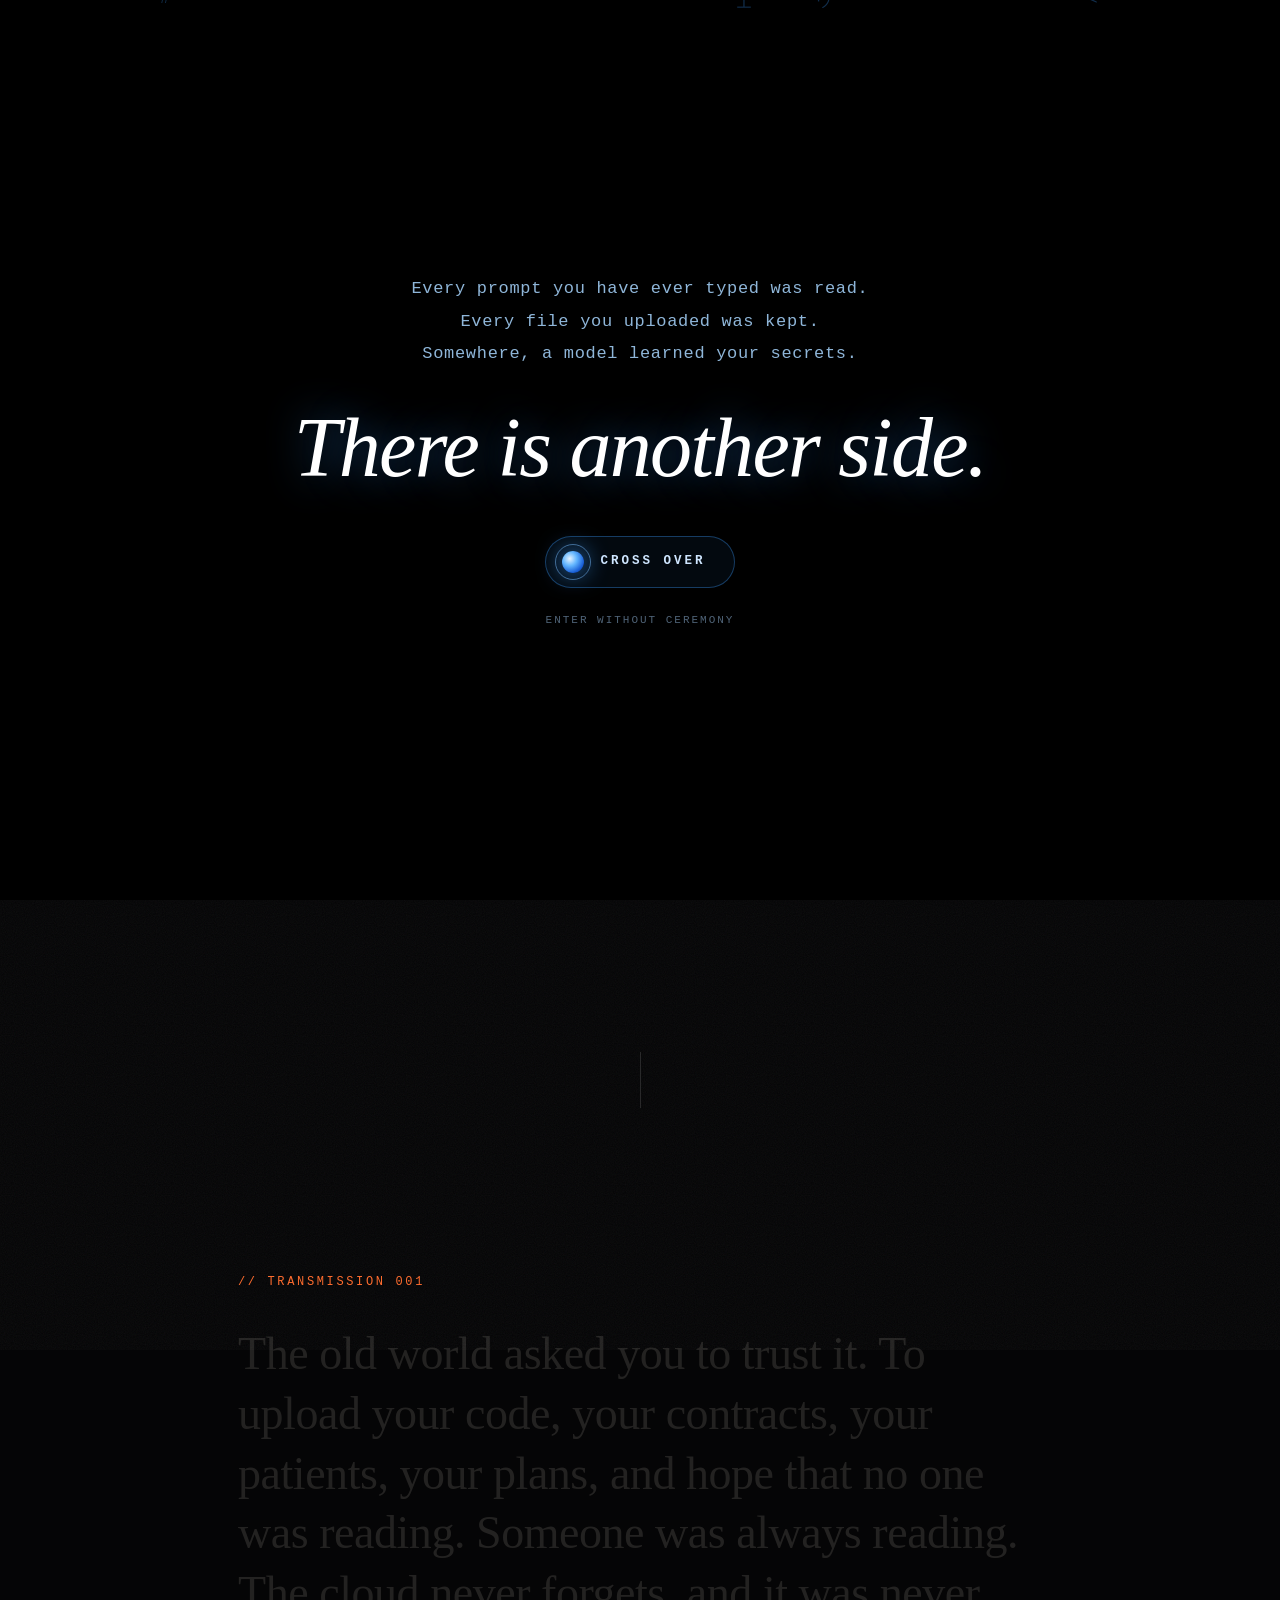
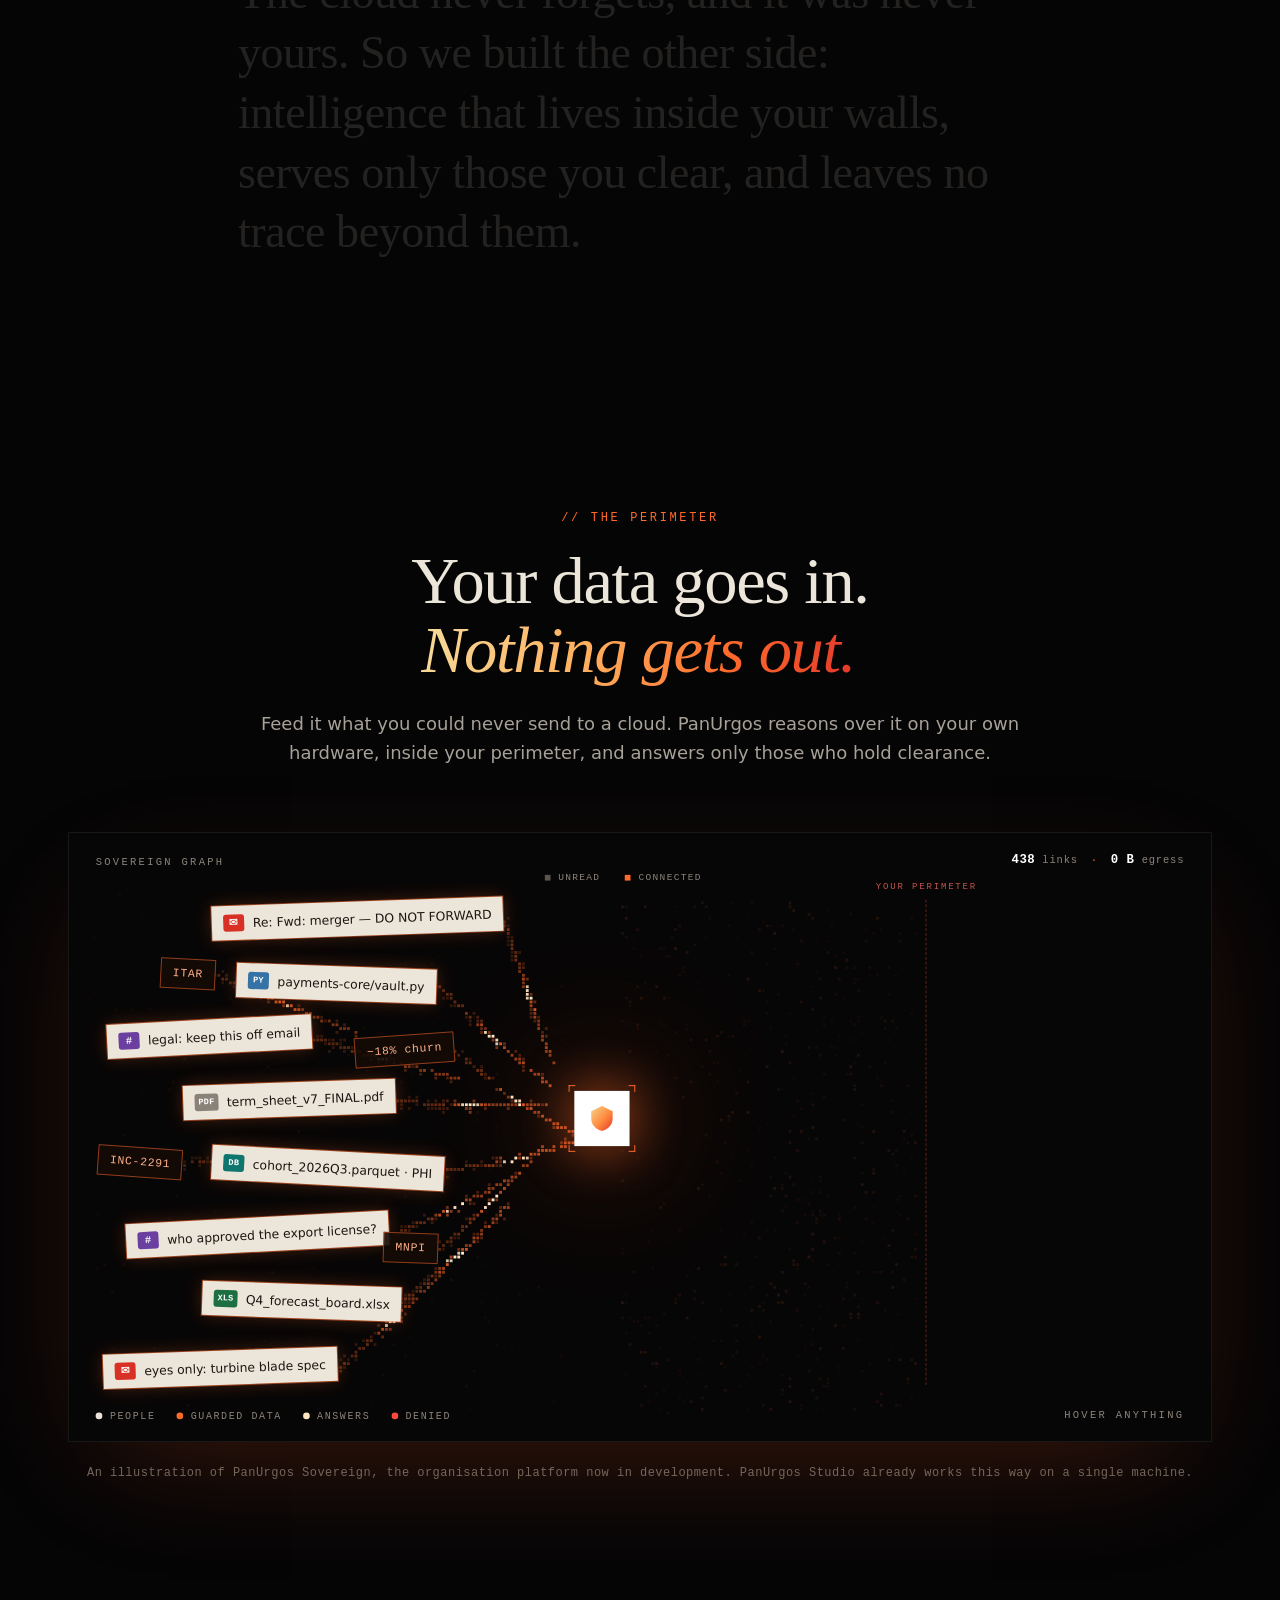
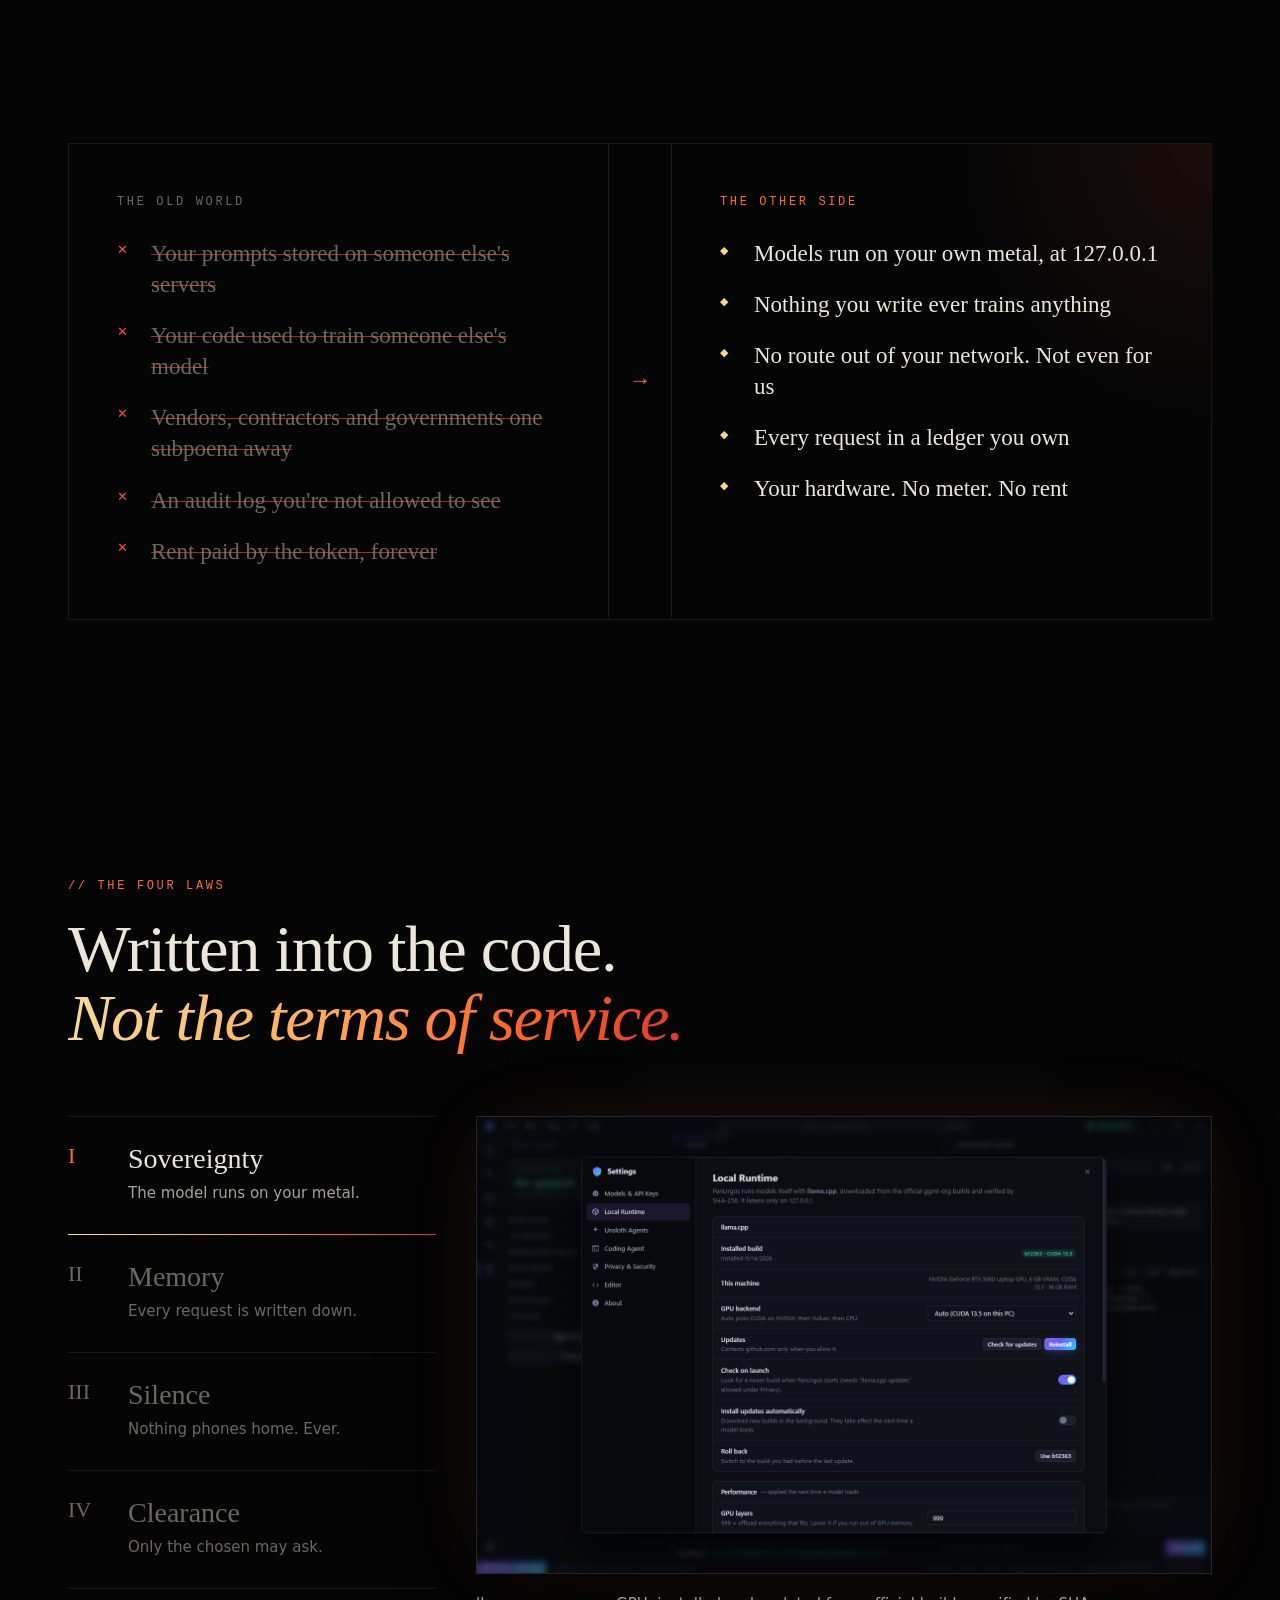
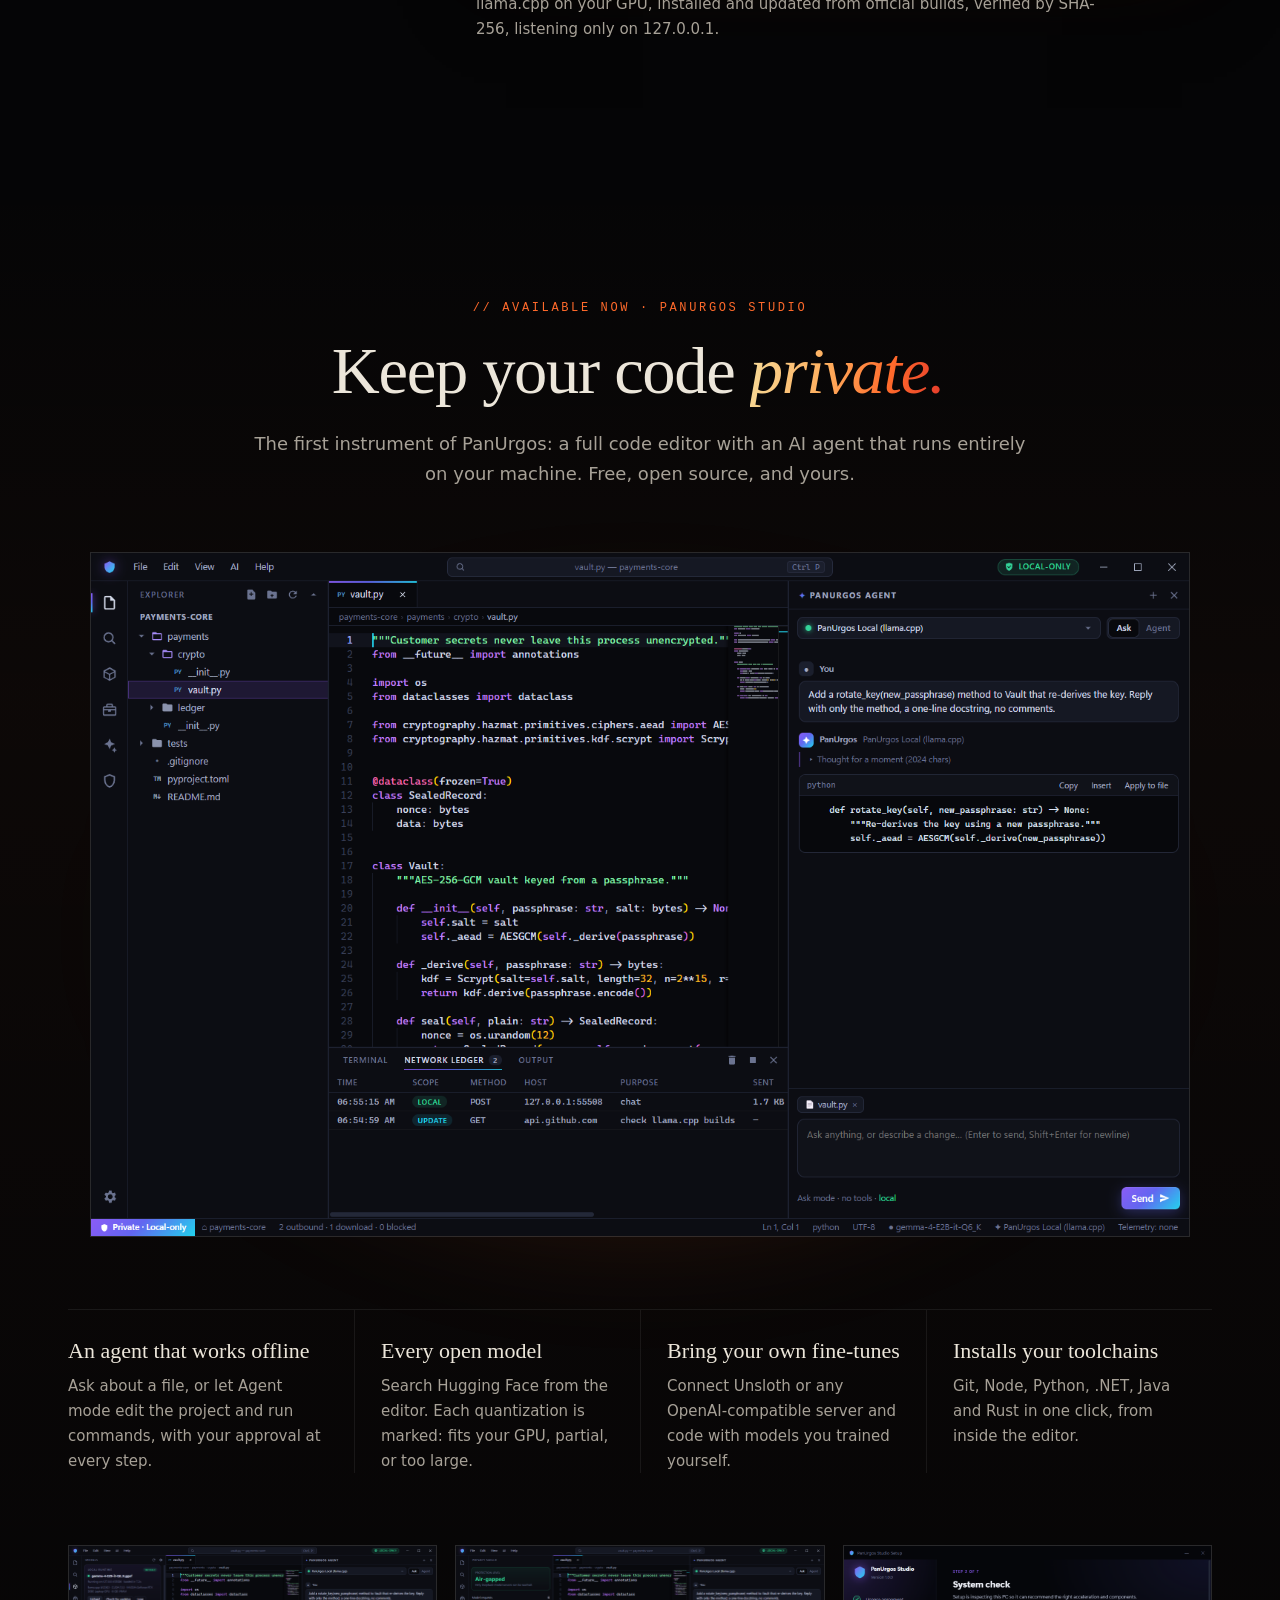
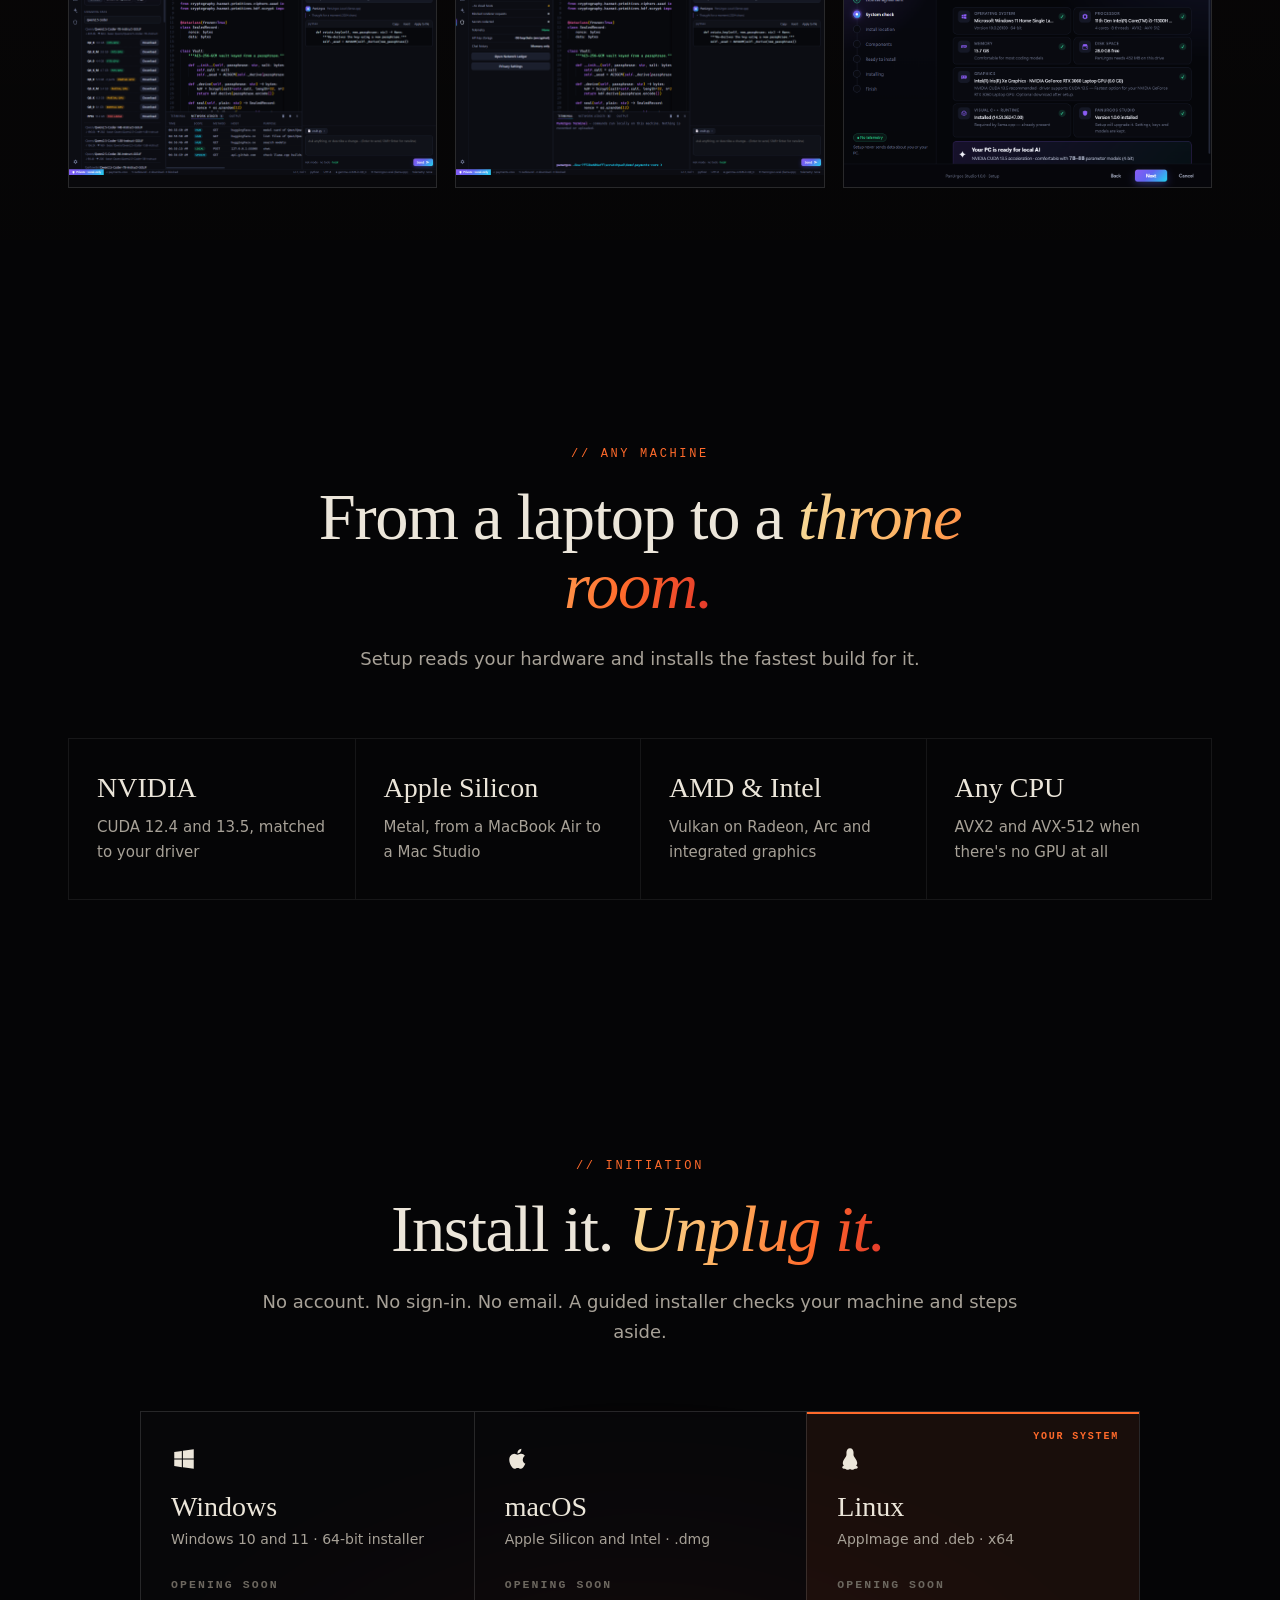
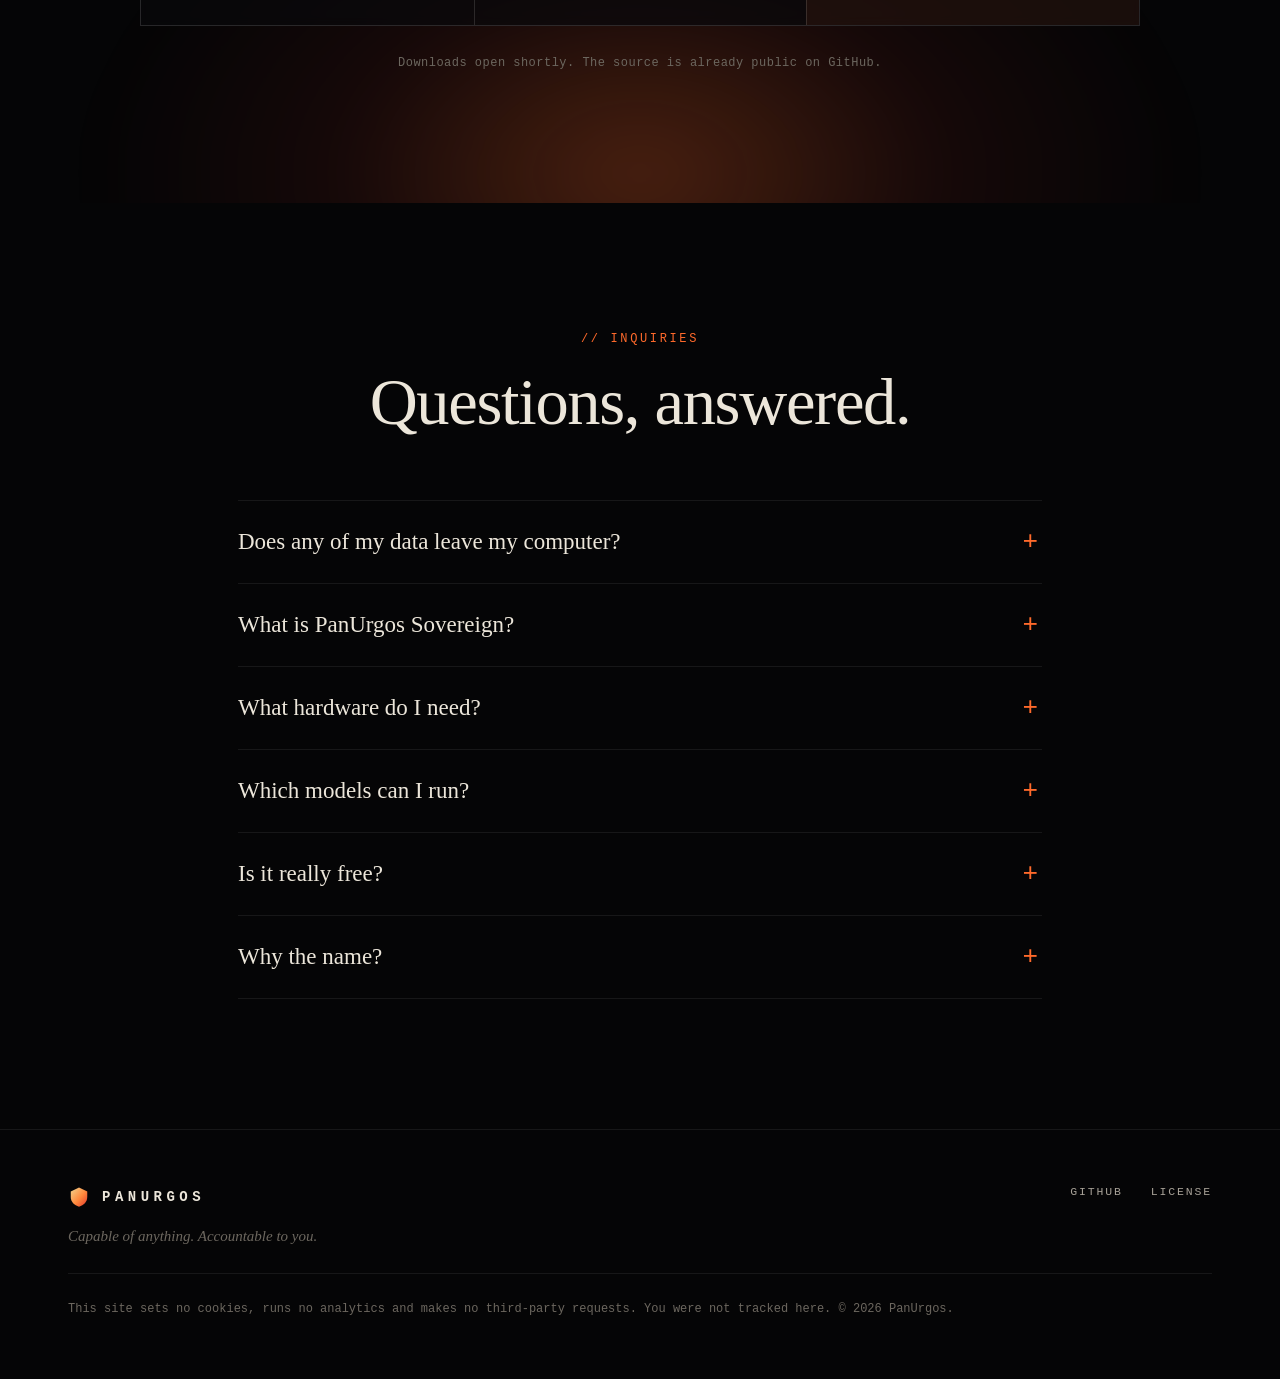
==== index.html @ aecc4aad "Headline: Capable of anything Co-Authored-By: Claude Opus 5.5 <noreply@anthropic.com>" ====
<!doctype html>
<html lang="en">
<head>
  <meta charset="utf-8">
  <meta name="viewport" content="width=device-width, initial-scale=1">
  <title>PanUrgos — Capable of anything</title>
  <meta name="description" content="PanUrgos is sovereign AI: models that run on your own machines, answer only to the people you clear, and send nothing to anyone else. PanUrgos Studio, the private AI code editor, is free for Windows, macOS and Linux.">
  <meta name="theme-color" content="#050506">
  <link rel="canonical" href="https://panurgos.com/">
  <link rel="icon" type="image/png" href="assets/icon.png">
  <link rel="apple-touch-icon" href="assets/icon.png">
  <meta property="og:type" content="website">
  <meta property="og:url" content="https://panurgos.com/">
  <meta property="og:title" content="PanUrgos — Capable of anything">
  <meta property="og:description" content="Sovereign AI. Your models, your machines, your people. No one else is in the room.">
  <meta property="og:image" content="https://panurgos.com/assets/og.png">
  <meta name="twitter:card" content="summary_large_image">
  <!-- No analytics, no cookies, no fonts or scripts from anyone else. Everything here is served from panurgos.com. -->
  <meta http-equiv="Content-Security-Policy" content="default-src 'self'; img-src 'self' data:; style-src 'self' 'unsafe-inline'; script-src 'self'; connect-src 'none'; base-uri 'self'; form-action 'none'">
  <link rel="stylesheet" href="styles.css">
</head>
<body>
  <!-- ============================================================ THE GATE -->
  <div class="gate" id="gate" role="dialog" aria-modal="true" aria-labelledby="gate-title">
    <canvas class="gate-rain" id="gate-rain" aria-hidden="true"></canvas>
    <div class="gate-in">
      <p class="gate-line l1">Every prompt you have ever typed was read.</p>
      <p class="gate-line l2">Every file you uploaded was kept.</p>
      <p class="gate-line l3">Somewhere, a model learned your secrets.</p>
      <h2 class="gate-title l4" id="gate-title">There is another side.</h2>
      <button class="cross l5" id="cross" type="button">
        <span class="cross-orb" aria-hidden="true"></span>
        <span class="cross-label">Cross over</span>
      </button>
      <button class="gate-skip l5" id="gate-skip" type="button">Enter without ceremony</button>
    </div>
  </div>

  <a class="skip" href="#main">Skip to content</a>

  <header class="nav" id="nav">
    <div class="wrap nav-in">
      <a class="brand" href="#top" aria-label="PanUrgos home">
        <svg viewBox="0 0 32 32" width="24" height="24" aria-hidden="true"><defs><linearGradient id="lg" x1="0" y1="0" x2="1" y2="1"><stop offset="0" stop-color="#f3d58f"/><stop offset=".55" stop-color="#ff8a3d"/><stop offset="1" stop-color="#e2362b"/></linearGradient></defs><path d="M16 2 4 8v8c0 7 5.2 12.4 12 14 6.8-1.6 12-7 12-14V8L16 2z" fill="url(#lg)"/><path d="M16 9a7 7 0 1 0 0 14 5.2 5.2 0 0 1 0-14z" fill="#050506"/></svg>
        <span>PANURGOS</span>
      </a>
      <nav class="links" aria-label="Main">
        <a href="#perimeter">The Perimeter</a>
        <a href="#sovereign">Sovereign</a>
        <a href="#laws">The Four Laws</a>
        <a href="#studio">Studio</a>
        <a href="#faq">FAQ</a>
      </nav>
      <div class="nav-cta">
        <a class="icon-link" data-link="instagram" href="#" aria-label="PanUrgos on Instagram" hidden>
          <svg viewBox="0 0 24 24" width="18" height="18" aria-hidden="true"><path fill="currentColor" d="M12 7a5 5 0 1 0 0 10 5 5 0 0 0 0-10zm0 8.2a3.2 3.2 0 1 1 0-6.4 3.2 3.2 0 0 1 0 6.4zM17.3 5.5a1.2 1.2 0 1 0 0 2.4 1.2 1.2 0 0 0 0-2.4zM12 2c-2.7 0-3.1 0-4.1.1-1.1 0-1.8.2-2.5.5a5 5 0 0 0-1.8 1.2A5 5 0 0 0 2.6 5.5C2.3 6.1 2.2 6.9 2.1 8 2 9 2 9.3 2 12s0 3.1.1 4.1c0 1.1.2 1.8.5 2.5.3.7.6 1.2 1.2 1.8.6.5 1.1.9 1.8 1.2.6.2 1.4.4 2.5.4 1 .1 1.4.1 4.1.1s3.1 0 4.1-.1c1.1 0 1.8-.2 2.5-.4a5 5 0 0 0 1.8-1.2c.5-.6.9-1.1 1.2-1.8.2-.7.4-1.4.4-2.5.1-1 .1-1.4.1-4.1s0-3.1-.1-4.1c0-1.1-.2-1.8-.4-2.5a5 5 0 0 0-1.2-1.8 5 5 0 0 0-1.8-1.2c-.7-.3-1.4-.4-2.5-.5C15.1 2 14.7 2 12 2zm0 1.8c2.7 0 3 0 4 .1 1 0 1.5.2 1.9.3.5.2.8.4 1.1.7.4.4.6.7.8 1.2.1.3.3.9.3 1.9.1 1 .1 1.3.1 4s0 3-.1 4c0 1-.2 1.5-.3 1.9-.2.5-.4.8-.8 1.1-.3.4-.6.6-1.1.8-.4.1-.9.3-1.9.3-1 .1-1.3.1-4 .1s-3 0-4-.1c-1 0-1.5-.2-1.9-.3a3 3 0 0 1-1.1-.8 3 3 0 0 1-.8-1.1c-.1-.4-.3-.9-.3-1.9-.1-1-.1-1.3-.1-4s0-3 .1-4c0-1 .2-1.5.3-1.9.2-.5.4-.8.8-1.2.3-.3.6-.5 1.1-.7.4-.1.9-.3 1.9-.3 1-.1 1.3-.1 4-.1z"/></svg>
        </a>
        <a class="icon-link" href="https://github.com/notpriyanshu/PanUrgos" aria-label="PanUrgos on GitHub">
          <svg viewBox="0 0 24 24" width="18" height="18" aria-hidden="true"><path fill="currentColor" d="M12 2a10 10 0 0 0-3.2 19.5c.5.1.7-.2.7-.5v-1.7c-2.8.6-3.4-1.3-3.4-1.3-.4-1.2-1.1-1.5-1.1-1.5-.9-.6.1-.6.1-.6 1 .1 1.5 1 1.5 1 .9 1.6 2.4 1.1 3 .9.1-.7.4-1.1.6-1.4-2.2-.3-4.6-1.1-4.6-5 0-1.1.4-2 1-2.7-.1-.3-.4-1.3.1-2.7 0 0 .8-.3 2.8 1a9.6 9.6 0 0 1 5 0c1.9-1.3 2.8-1 2.8-1 .5 1.4.2 2.4.1 2.7.6.7 1 1.6 1 2.7 0 3.9-2.3 4.7-4.6 5 .4.3.7.9.7 1.9V21c0 .3.2.6.7.5A10 10 0 0 0 12 2z"/></svg>
        </a>
        <a class="btn btn-sm btn-fire" href="#download">Download</a>
      </div>
    </div>
  </header>

  <main id="main">
    <!-- ============================================================ HERO -->
    <section class="hero" id="top">
      <canvas class="embers" id="embers" aria-hidden="true"></canvas>
      <div class="hero-vignette" aria-hidden="true"></div>
      <div class="wrap hero-in">
        <div class="phoenix-wrap" aria-hidden="true">
          <svg class="phoenix" id="phoenix" viewBox="0 0 800 620">
            <defs>
              <linearGradient id="fire" x1="0" y1="1" x2="0" y2="0">
                <stop offset="0" stop-color="#e2362b"/><stop offset=".45" stop-color="#ff8a3d"/><stop offset="1" stop-color="#f6dc9a"/>
              </linearGradient>
              <radialGradient id="core-glow" cx=".5" cy=".5" r=".5">
                <stop offset="0" stop-color="#ffb35c" stop-opacity=".55"/><stop offset=".5" stop-color="#ff5a2a" stop-opacity=".12"/><stop offset="1" stop-color="#ff5a2a" stop-opacity="0"/>
              </radialGradient>
              <filter id="soft" x="-20%" y="-20%" width="140%" height="140%"><feGaussianBlur stdDeviation="2.2" result="b"/><feMerge><feMergeNode in="b"/><feMergeNode in="SourceGraphic"/></feMerge></filter>
            </defs>
            <circle cx="400" cy="270" r="250" fill="url(#core-glow)"/>
            <g class="halo">
              <circle cx="400" cy="270" r="232" class="ring r1"/>
              <circle cx="400" cy="270" r="214" class="ring r2"/>
              <g id="ticks"></g>
            </g>
            <g id="bird" filter="url(#soft)"></g>
          </svg>
        </div>
        <p class="kicker reveal">PanUrgos <span class="sep">·</span> <span class="greek">πανοῦργος</span></p>
        <h1 class="reveal">Capable of<br><span class="fire">anything.</span></h1>
        <p class="lede reveal">Intelligence that answers to you alone. Your models, on your machines, serving only the people you choose. Nothing leaves. No one else is in the room.</p>
        <div class="cta-row reveal">
          <a class="btn btn-fire btn-lg" href="#perimeter">Step inside</a>
          <a class="btn btn-ghost btn-lg" href="#download" data-os-cta><span data-os-label>Download Studio</span></a>
        </div>
        <div class="hud reveal" aria-label="Status">
          <span><i class="dot ok"></i>EGRESS 0 B</span>
          <span><i class="dot ok"></i>TELEMETRY NONE</span>
          <span><i class="dot ok"></i>MODEL 127.0.0.1</span>
          <span class="hud-clock" data-clock>--:--:-- UTC</span>
        </div>
      </div>
      <a class="scroll-cue" href="#manifesto" aria-label="Scroll"><span></span></a>
    </section>

    <!-- ============================================================ MANIFESTO -->
    <section class="manifesto" id="manifesto">
      <div class="wrap narrow">
        <p class="label">// TRANSMISSION 001</p>
        <p class="scrub" data-scrub>The old world asked you to trust it. To upload your code, your contracts, your patients, your plans, and hope that no one was reading. Someone was always reading. The cloud never forgets, and it was never yours. So we built the other side: intelligence that lives inside your walls, serves only those you clear, and leaves no trace beyond them.</p>
      </div>
    </section>

    <!-- ============================================================ SOVEREIGN GRAPH -->
    <section class="section" id="perimeter">
      <div class="wrap">
        <header class="sec-head center reveal">
          <p class="label">// THE PERIMETER</p>
          <h2>Your data goes in.<br><span class="fire">Nothing gets out.</span></h2>
          <p>Feed it what you could never send to a cloud. PanUrgos reasons over it on your own hardware, inside your perimeter, and answers only those who hold clearance.</p>
        </header>

        <div class="graph-viewport reveal" id="graph-viewport">
          <div class="graph" id="graph">
            <canvas class="graph-canvas" id="graph-canvas" aria-hidden="true"></canvas>

            <p class="g-label g-tl">SOVEREIGN GRAPH</p>
            <p class="g-label g-tc"><i class="sq dim"></i>UNREAD <i class="sq lit"></i>CONNECTED</p>
            <p class="g-label g-tr"><b data-links>0</b> links <span class="g-sep">·</span> <b>0 B</b> egress</p>

            <div class="g-chip card" style="--x:150px;--y:72px;--r:-2deg"><i class="ic mail">✉</i>Re: Fwd: merger — DO NOT FORWARD</div>
            <div class="g-chip tag" style="--x:96px;--y:132px;--r:3deg">ITAR</div>
            <div class="g-chip card" style="--x:176px;--y:140px;--r:2deg"><i class="ic py">PY</i>payments-core/vault.py</div>
            <div class="g-chip card" style="--x:40px;--y:196px;--r:-3deg"><i class="ic chat">#</i>legal: keep this off email</div>
            <div class="g-chip tag" style="--x:300px;--y:212px;--r:-4deg">−18% churn</div>
            <div class="g-chip card" style="--x:120px;--y:262px;--r:-2deg"><i class="ic doc">PDF</i>term_sheet_v7_FINAL.pdf</div>
            <div class="g-chip tag" style="--x:30px;--y:330px;--r:4deg">INC-2291</div>
            <div class="g-chip card" style="--x:150px;--y:334px;--r:3deg"><i class="ic db">DB</i>cohort_2026Q3.parquet · PHI</div>
            <div class="g-chip card" style="--x:60px;--y:404px;--r:-3deg"><i class="ic chat">#</i>who approved the export license?</div>
            <div class="g-chip tag" style="--x:330px;--y:420px;--r:2deg">MNPI</div>
            <div class="g-chip card" style="--x:140px;--y:474px;--r:2deg"><i class="ic xls">XLS</i>Q4_forecast_board.xlsx</div>
            <div class="g-chip card" style="--x:36px;--y:544px;--r:-2deg"><i class="ic mail">✉</i>eyes only: turbine blade spec</div>

            <div class="g-core" id="g-core" style="--x:560px;--y:300px">
              <i class="br tl"></i><i class="br tr"></i><i class="br bl"></i><i class="br brr"></i>
              <svg viewBox="0 0 32 32" aria-hidden="true"><path d="M16 2 4 8v8c0 7 5.2 12.4 12 14 6.8-1.6 12-7 12-14V8L16 2z" fill="url(#lg)"/><path d="M16 9a7 7 0 1 0 0 14 5.2 5.2 0 0 1 0-14z" fill="#fff"/></svg>
            </div>

            <div class="g-perimeter" style="--x:900px"><span>YOUR PERIMETER</span></div>

            <button class="g-node person" type="button" style="--x:706px;--y:118px" data-ev="1">A. Okafor</button>
            <button class="g-node data" type="button" style="--x:672px;--y:204px" data-ev="0">Term sheet v7</button>
            <button class="g-node data" type="button" style="--x:812px;--y:262px" data-ev="4">Q4 forecast</button>
            <button class="g-node data" type="button" style="--x:770px;--y:352px" data-ev="1">payments-core</button>
            <button class="g-node data" type="button" style="--x:660px;--y:430px" data-ev="5">Cohort Q3</button>
            <button class="g-node person" type="button" style="--x:780px;--y:494px" data-ev="0">M. Reyes</button>
            <button class="g-node person" type="button" style="--x:640px;--y:566px" data-ev="5">J. Lindqvist</button>
            <button class="g-node outside" type="button" style="--x:1000px;--y:70px" data-ev="3">Cloud AI provider</button>
            <button class="g-node outside" type="button" style="--x:1030px;--y:138px" data-ev="2">Unknown device</button>
            <button class="g-node outside" type="button" style="--x:990px;--y:206px" data-ev="6">Vendor support</button>

            <div class="g-card" id="g-card" aria-live="polite">
              <p class="g-card-meta"><span data-c-time>09:12</span> <span data-c-who>M. REYES · LEGAL</span></p>
              <p class="g-card-q" data-c-q>“Summarise the change-of-control risks in term sheet v7.”</p>
              <p class="g-card-r ok" data-c-r>Answered on-prem in 2.4 s</p>
              <div class="g-card-tags" data-c-tags></div>
              <p class="g-card-foot" data-c-foot>0 bytes left the network</p>
            </div>

            <p class="g-legend"><i class="dot w"></i>PEOPLE <i class="dot e"></i>GUARDED DATA <i class="dot c"></i>ANSWERS <i class="dot r"></i>DENIED</p>
            <p class="g-label g-br">HOVER ANYTHING</p>
          </div>
        </div>
        <p class="footnote reveal">An illustration of PanUrgos Sovereign, the organisation platform now in development. PanUrgos Studio already works this way on a single machine.</p>
      </div>
    </section>

    <!-- ============================================================ SOVEREIGN (split statements) -->
    <section class="section sovereign" id="sovereign">
      <div class="wrap">
        <div class="versus reveal">
          <div class="vs-col old">
            <p class="label">THE OLD WORLD</p>
            <ul>
              <li>Your prompts stored on someone else's servers</li>
              <li>Your code used to train someone else's model</li>
              <li>Vendors, contractors and governments one subpoena away</li>
              <li>An audit log you're not allowed to see</li>
              <li>Rent paid by the token, forever</li>
            </ul>
          </div>
          <div class="vs-mid" aria-hidden="true"><span>→</span></div>
          <div class="vs-col new">
            <p class="label">THE OTHER SIDE</p>
            <ul>
              <li>Models run on your own metal, at 127.0.0.1</li>
              <li>Nothing you write ever trains anything</li>
              <li>No route out of your network. Not even for us</li>
              <li>Every request in a ledger you own</li>
              <li>Your hardware. No meter. No rent</li>
            </ul>
          </div>
        </div>
      </div>
    </section>

    <!-- ============================================================ THE FOUR LAWS (tabs) -->
    <section class="section" id="laws">
      <div class="wrap">
        <header class="sec-head reveal">
          <p class="label">// THE FOUR LAWS</p>
          <h2>Written into the code.<br><span class="fire">Not the terms of service.</span></h2>
        </header>
        <div class="laws reveal" id="laws-ui">
          <div class="law-tabs" role="tablist" aria-label="The four laws">
            <button class="law-tab active" role="tab" aria-selected="true" aria-controls="law-0" id="tab-0" data-i="0">
              <span class="n">I</span><span class="t"><b>Sovereignty</b><small>The model runs on your metal.</small></span><span class="bar"><i></i></span>
            </button>
            <button class="law-tab" role="tab" aria-selected="false" aria-controls="law-1" id="tab-1" data-i="1" tabindex="-1">
              <span class="n">II</span><span class="t"><b>Memory</b><small>Every request is written down.</small></span><span class="bar"><i></i></span>
            </button>
            <button class="law-tab" role="tab" aria-selected="false" aria-controls="law-2" id="tab-2" data-i="2" tabindex="-1">
              <span class="n">III</span><span class="t"><b>Silence</b><small>Nothing phones home. Ever.</small></span><span class="bar"><i></i></span>
            </button>
            <button class="law-tab" role="tab" aria-selected="false" aria-controls="law-3" id="tab-3" data-i="3" tabindex="-1">
              <span class="n">IV</span><span class="t"><b>Clearance</b><small>Only the chosen may ask.</small></span><span class="bar"><i></i></span>
            </button>
          </div>
          <div class="law-panels">
            <figure class="law-panel active" role="tabpanel" id="law-0" aria-labelledby="tab-0">
              <img src="assets/shots/runtime.png" width="1480" height="920" loading="lazy" alt="Local Runtime settings: llama.cpp with CUDA 13.5 on an NVIDIA RTX GPU, update and rollback controls.">
              <figcaption>llama.cpp on your GPU, installed and updated from official builds, verified by SHA-256, listening only on 127.0.0.1.</figcaption>
            </figure>
            <figure class="law-panel" role="tabpanel" id="law-1" aria-labelledby="tab-1" hidden>
              <img src="assets/shots/studio.png" width="1480" height="920" loading="lazy" alt="PanUrgos Studio with the Network Ledger open, listing each request's time, scope, host, purpose and bytes sent.">
              <figcaption>The Network Ledger records every request: host, purpose, bytes and status. Downloads and updates stay off until you allow them.</figcaption>
            </figure>
            <figure class="law-panel" role="tabpanel" id="law-2" aria-labelledby="tab-2" hidden>
              <img src="assets/shots/privacy.png" width="1480" height="920" loading="lazy" alt="Privacy and Security settings: zero telemetry, sealed renderer, encrypted key vault, full network ledger, workspace sandbox, no auto-updates.">
              <figcaption>Zero telemetry. The interface is sealed from the network, keys live in your OS keychain, chats live in memory.</figcaption>
            </figure>
            <figure class="law-panel" role="tabpanel" id="law-3" aria-labelledby="tab-3" hidden>
              <div class="roster">
                <div class="roster-head"><span>ACCESS ROSTER</span><span class="tag">SOVEREIGN · PREVIEW</span></div>
                <div class="roster-row"><i class="dot ok"></i><b>A. Okafor</b><span>Platform security</span><em class="lvl l4">LEVEL IV</em></div>
                <div class="roster-row"><i class="dot ok"></i><b>M. Reyes</b><span>General counsel</span><em class="lvl l3">LEVEL III</em></div>
                <div class="roster-row"><i class="dot ok"></i><b>J. Lindqvist</b><span>Research</span><em class="lvl l2">LEVEL II</em></div>
                <div class="roster-row denied"><i class="dot bad"></i><b>Contractor pool</b><span>Expired 14 Nov</span><em class="lvl">REVOKED</em></div>
                <div class="roster-row denied"><i class="dot bad"></i><b>Everyone else</b><span>Default</span><em class="lvl">NO ACCESS</em></div>
              </div>
              <figcaption>In development: one model server for your organisation, reachable only by the people you authorise, with an audit trail of every question.</figcaption>
            </figure>
          </div>
        </div>
      </div>
    </section>

    <!-- ============================================================ STUDIO -->
    <section class="section studio" id="studio">
      <div class="wrap">
        <header class="sec-head center reveal">
          <p class="label">// AVAILABLE NOW · PANURGOS STUDIO</p>
          <h2>Keep your code <span class="fire">private.</span></h2>
          <p>The first instrument of PanUrgos: a full code editor with an AI agent that runs entirely on your machine. Free, open source, and yours.</p>
        </header>
        <figure class="window studio-shot reveal">
          <div class="window-glow" aria-hidden="true"></div>
          <img src="assets/shots/studio.png" width="1480" height="920" loading="lazy" alt="PanUrgos Studio: a Python file in the editor, the PanUrgos agent answering with a local Gemma model, and the Network Ledger below.">
        </figure>
        <div class="feats reveal">
          <div class="feat"><b>An agent that works offline</b><span>Ask about a file, or let Agent mode edit the project and run commands, with your approval at every step.</span></div>
          <div class="feat"><b>Every open model</b><span>Search Hugging Face from the editor. Each quantization is marked: fits your GPU, partial, or too large.</span></div>
          <div class="feat"><b>Bring your own fine-tunes</b><span>Connect Unsloth or any OpenAI-compatible server and code with models you trained yourself.</span></div>
          <div class="feat"><b>Installs your toolchains</b><span>Git, Node, Python, .NET, Java and Rust in one click, from inside the editor.</span></div>
        </div>
        <div class="gallery reveal">
          <figure class="window"><img src="assets/shots/models.png" width="1480" height="920" loading="lazy" alt="The Models panel listing Qwen2.5 Coder quantizations with Fits GPU, Partial GPU and Too large badges."></figure>
          <figure class="window"><img src="assets/shots/shield.png" width="1480" height="920" loading="lazy" alt="The Privacy Shield panel showing protection level Air-gapped and telemetry none."></figure>
          <figure class="window"><img src="assets/shots/setup-system.png" width="1040" height="680" loading="lazy" alt="The PanUrgos Setup system check recommending NVIDIA CUDA 13.5 acceleration."></figure>
        </div>
      </div>
    </section>

    <!-- ============================================================ HARDWARE -->
    <section class="section hardware" id="hardware">
      <div class="wrap">
        <header class="sec-head center reveal">
          <p class="label">// ANY MACHINE</p>
          <h2>From a laptop to a <span class="fire">throne room.</span></h2>
          <p>Setup reads your hardware and installs the fastest build for it.</p>
        </header>
        <div class="hw reveal">
          <div class="hw-item"><b>NVIDIA</b><span>CUDA 12.4 and 13.5, matched to your driver</span></div>
          <div class="hw-item"><b>Apple Silicon</b><span>Metal, from a MacBook Air to a Mac Studio</span></div>
          <div class="hw-item"><b>AMD &amp; Intel</b><span>Vulkan on Radeon, Arc and integrated graphics</span></div>
          <div class="hw-item"><b>Any CPU</b><span>AVX2 and AVX-512 when there's no GPU at all</span></div>
        </div>
      </div>
    </section>

    <!-- ============================================================ DOWNLOAD -->
    <section class="section download" id="download">
      <div class="rise" aria-hidden="true"></div>
      <div class="wrap">
        <header class="sec-head center reveal">
          <p class="label">// INITIATION</p>
          <h2>Install it. <span class="fire">Unplug it.</span></h2>
          <p>No account. No sign-in. No email. A guided installer checks your machine and steps aside.</p>
        </header>
        <div class="dl reveal">
          <div class="dl-card soon" data-os="win">
            <svg viewBox="0 0 24 24" width="26" height="26" aria-hidden="true"><path fill="currentColor" d="M3 5.5 10 4.5v7H3v-6zm0 13 7 1v-7H3v6zm8 1.2 10 1.3v-8.5H11v7.2zm0-15.4v7.2h10V3l-10 1.3z"/></svg>
            <b>Windows</b><span>Windows 10 and 11 · 64-bit installer</span><em>Opening soon</em>
          </div>
          <div class="dl-card soon" data-os="mac">
            <svg viewBox="0 0 24 24" width="26" height="26" aria-hidden="true"><path fill="currentColor" d="M16.4 12.6c0-2.4 2-3.5 2-3.6a4.3 4.3 0 0 0-3.4-1.8c-1.4-.2-2.8.8-3.5.8s-1.8-.8-3-.8a4.5 4.5 0 0 0-3.8 2.3c-1.6 2.8-.4 7 1.2 9.2.8 1.1 1.7 2.3 2.8 2.3s1.6-.7 3-.7 1.8.7 3 .7 2-1.1 2.8-2.2c.9-1.300 1.2-2.5 1.3-2.6-.1 0-2.4-.9-2.4-3.6zM14.2 5.6A4 4 0 0 0 15.1 2.6a4 4 0 0 0-2.7 1.4 3.8 3.8 0 0 0-.9 2.9 3.4 3.4 0 0 0 2.700-1.3z"/></svg>
            <b>macOS</b><span>Apple Silicon and Intel · .dmg</span><em>Opening soon</em>
          </div>
          <div class="dl-card soon" data-os="linux">
            <svg viewBox="0 0 24 24" width="26" height="26" aria-hidden="true"><path fill="currentColor" d="M12 2c-2 0-3.3 1.7-3.3 4.2 0 1.3.3 2.2-.4 3.4-.9 1.6-2.6 3.4-2.9 5.6-.2 1.3.3 2.3.9 2.8-.4.6-1.6.9-1.5 1.8.1.8 1.2 1 2.4 1.3 1.2.4 1.9 1 2.8.9.8 0 1.3-.6 2-.6s1.2.6 2 .6c.9.1 1.6-.5 2.8-.9 1.2-.3 2.3-.5 2.4-1.3.1-.9-1.1-1.2-1.5-1.8.6-.5 1.1-1.5.9-2.8-.3-2.2-2-4-2.9-5.6-.7-1.2-.4-2.1-.4-3.4C15.3 3.7 14 2 12 2z"/></svg>
            <b>Linux</b><span>AppImage and .deb · x64</span><em>Opening soon</em>
          </div>
        </div>
        <p class="fine">Downloads open shortly. The source is already public on GitHub.</p>
      </div>
    </section>

    <!-- ============================================================ FAQ -->
    <section class="section" id="faq">
      <div class="wrap narrow">
        <header class="sec-head center reveal">
          <p class="label">// INQUIRIES</p>
          <h2>Questions, answered.</h2>
        </header>
        <div class="faq reveal">
          <details>
            <summary>Does any of my data leave my computer?</summary>
            <p>Not when you use a local model, which is the default. The model runs in llama.cpp on 127.0.0.1, and the editor interface can't reach the network at all. If you choose to add a cloud provider, only what you send it goes out, and each request is listed in the Network Ledger.</p>
          </details>
          <details>
            <summary>What is PanUrgos Sovereign?</summary>
            <p>The organisation platform we're building next: your models on your own servers, reachable only by employees and personnel you authorise, with an audit trail of every request. PanUrgos Studio, the private code editor, is available today.</p>
          </details>
          <details>
            <summary>What hardware do I need?</summary>
            <p>Any 64-bit Windows, macOS or Linux machine. An NVIDIA card with 6 GB of memory comfortably runs 7B to 8B coding models, Apple Silicon Macs use unified memory, and smaller models still run on the CPU alone.</p>
          </details>
          <details>
            <summary>Which models can I run?</summary>
            <p>Any GGUF model from Hugging Face, such as Qwen Coder, DeepSeek, Gemma or Llama, plus models you already have in LM Studio. You can also connect Unsloth or any OpenAI-compatible server, including your own fine-tunes.</p>
          </details>
          <details>
            <summary>Is it really free?</summary>
            <p>PanUrgos Studio is MIT licensed, with no account, subscription or usage limits. Your hardware does the work, so there's nothing to meter.</p>
          </details>
          <details>
            <summary>Why the name?</summary>
            <p><span class="greek">Πανοῦργος</span> (panourgos) is Ancient Greek for one who is ready to do anything: capable of anything. The full power of AI, working for you alone.</p>
          </details>
        </div>
      </div>
    </section>
  </main>

  <footer class="foot">
    <div class="wrap foot-in">
      <div class="foot-brand">
        <a class="brand" href="#top">
          <svg viewBox="0 0 32 32" width="22" height="22" aria-hidden="true"><path d="M16 2 4 8v8c0 7 5.2 12.4 12 14 6.8-1.6 12-7 12-14V8L16 2z" fill="url(#lg)"/><path d="M16 9a7 7 0 1 0 0 14 5.2 5.2 0 0 1 0-14z" fill="#050506"/></svg>
          <span>PANURGOS</span>
        </a>
        <p>Capable of anything. Accountable to you.</p>
      </div>
      <nav class="foot-links" aria-label="Footer">
        <a href="https://github.com/notpriyanshu/PanUrgos">GitHub</a>
        <a href="https://github.com/notpriyanshu/PanUrgos/blob/main/LICENSE">License</a>
        <a data-link="instagram" href="#" hidden>Instagram</a>
        <a data-link="email" href="#" hidden>Contact</a>
      </nav>
      <p class="foot-note">This site sets no cookies, runs no analytics and makes no third-party requests. You were not tracked here. © <span data-year>2026</span> PanUrgos.</p>
    </div>
  </footer>

  <script src="main.js"></script>
</body>
</html>
---- styles.css ----
/* PanUrgos — panurgos.com. Void black, ember gold, a cold blue threshold. System faces only: no font requests. */
:root {
  --void: #050506;
  --ink: #09090c;
  --ink-2: #0e0e12;
  --ink-3: #15151b;
  --line: rgba(255, 255, 255, .07);
  --line-2: rgba(255, 255, 255, .13);
  --fg: #ece6da;
  --fg-2: #a7a197;
  --fg-3: #6c675f;
  --gold: #f3d58f;
  --ember: #ff6a2b;
  --flame: #e2362b;
  --cream: #ffe6c2;
  --threshold: #3b9bff;
  --ok: #7ee2a8;
  --bad: #ff4a3d;
  --fire: linear-gradient(100deg, #f6dc9a 0%, #ffad5c 40%, #ff6a2b 70%, #e2362b 100%);
  --serif: "Palatino Linotype", Palatino, "Book Antiqua", "URW Palladio L", "Iowan Old Style", Georgia, serif;
  --sans: "Segoe UI Variable Text", "Segoe UI", -apple-system, BlinkMacSystemFont, "SF Pro Text", "Inter", system-ui, sans-serif;
  --mono: "Cascadia Mono", "Cascadia Code", "SF Mono", "JetBrains Mono", Menlo, Consolas, monospace;
  --r: 4px;
  --wrap: 1200px;
  color-scheme: dark;
}

*, *::before, *::after { box-sizing: border-box; }
html { scroll-behavior: smooth; scroll-padding-top: 72px; -webkit-text-size-adjust: 100%; background: var(--void); }
body { margin: 0; background: var(--void); color: var(--fg); font: 400 17px/1.65 var(--sans); -webkit-font-smoothing: antialiased; overflow-x: hidden; }
body.locked { overflow: hidden; }
img { max-width: 100%; height: auto; display: block; }
[hidden] { display: none !important; }
a { color: inherit; text-decoration: none; }
button { font: inherit; color: inherit; }
h1, h2, h3 { margin: 0; font-family: var(--serif); font-weight: 400; letter-spacing: -.01em; line-height: 1.04; }
p { margin: 0; }
::selection { background: rgba(255, 106, 43, .35); color: #fff; }
:focus-visible { outline: 1px solid var(--gold); outline-offset: 4px; }

/* film grain over everything */
body::after {
  content: ""; position: fixed; inset: -50%; z-index: 90; pointer-events: none; opacity: .055;
  background-image: url("data:image/svg+xml,%3Csvg xmlns='http://www.w3.org/2000/svg' width='160' height='160'%3E%3Cfilter id='n'%3E%3CfeTurbulence type='fractalNoise' baseFrequency='.9' numOctaves='3' stitchTiles='stitch'/%3E%3C/filter%3E%3Crect width='100%25' height='100%25' filter='url(%23n)'/%3E%3C/svg%3E");
  animation: grain 1.2s steps(6) infinite;
}
@keyframes grain { 0% { transform: translate(0, 0); } 20% { transform: translate(-3%, 2%); } 40% { transform: translate(2%, -3%); } 60% { transform: translate(-2%, -1%); } 80% { transform: translate(3%, 3%); } 100% { transform: translate(0, 0); } }

.skip { position: absolute; left: -9999px; top: 8px; z-index: 200; background: var(--fg); color: var(--void); padding: 8px 14px; }
.skip:focus { left: 16px; }
.wrap { max-width: var(--wrap); margin: 0 auto; padding: 0 28px; }
.wrap.narrow { max-width: 860px; }
.fire { background: var(--fire); -webkit-background-clip: text; background-clip: text; color: transparent; font-style: italic; padding-right: .06em; }
.greek { text-transform: none; letter-spacing: .02em; }
.label { font: 500 12px/1 var(--mono); letter-spacing: .22em; text-transform: uppercase; color: var(--ember); }

/* ------------------------------------------------------------------ buttons */
.btn {
  display: inline-flex; align-items: center; justify-content: center; gap: 10px; height: 46px; padding: 0 22px;
  font: 600 12.5px/1 var(--mono); letter-spacing: .16em; text-transform: uppercase; border: 1px solid transparent; border-radius: 2px;
  transition: transform .2s ease, box-shadow .3s ease, background .3s ease, border-color .3s ease, color .3s ease; white-space: nowrap;
}
.btn-sm { height: 34px; padding: 0 14px; font-size: 11px; }
.btn-lg { height: 54px; padding: 0 30px; }
.btn-fire { background: linear-gradient(100deg, #ffb35c, #ff6a2b 55%, #e2362b); color: #120604; box-shadow: 0 0 0 1px rgba(255, 170, 90, .4), 0 10px 40px -10px rgba(255, 106, 43, .7); }
.btn-fire:hover { transform: translateY(-1px); box-shadow: 0 0 0 1px rgba(255, 200, 120, .6), 0 14px 60px -8px rgba(255, 106, 43, .9); }
.btn-ghost { border-color: var(--line-2); color: var(--fg); background: rgba(255, 255, 255, .02); }
.btn-ghost:hover { border-color: rgba(243, 213, 143, .5); color: var(--gold); }

/* ------------------------------------------------------------------ the gate */
.gate { display: none; }
.js .gate { display: grid; place-items: center; position: fixed; inset: 0; z-index: 150; background: #000; transition: opacity 1.4s ease, filter 1.4s ease, transform 1.6s cubic-bezier(.7, 0, .2, 1); }
.gate-rain { position: absolute; inset: 0; width: 100%; height: 100%; opacity: .55; }
.gate-in { position: relative; text-align: center; padding: 24px; max-width: 760px; }
.gate-line { font: 400 clamp(14px, 1.8vw, 17px)/1.9 var(--mono); color: #8fb6d9; letter-spacing: .04em; opacity: 0; animation: type .9s ease forwards; }
.gate-title { margin: 34px 0 44px; font-size: clamp(40px, 7vw, 84px); color: #fff; font-style: italic; opacity: 0; animation: rise 1.6s cubic-bezier(.2, .7, .2, 1) forwards; text-shadow: 0 0 40px rgba(59, 155, 255, .45); }
.l1 { animation-delay: .4s; } .l2 { animation-delay: 1.5s; } .l3 { animation-delay: 2.6s; } .l4 { animation-delay: 3.8s; } .l5 { animation-delay: 5s; }
@keyframes type { from { opacity: 0; clip-path: inset(0 100% 0 0); } to { opacity: 1; clip-path: inset(0 0 0 0); } }
@keyframes rise { from { opacity: 0; transform: translateY(20px); filter: blur(12px); } to { opacity: 1; transform: none; filter: none; } }
.cross {
  display: inline-flex; align-items: center; gap: 16px; padding: 14px 28px 14px 16px; cursor: pointer; border-radius: 999px;
  background: rgba(59, 155, 255, .06); border: 1px solid rgba(59, 155, 255, .35); opacity: 0; animation: rise 1.2s ease 5s forwards, breathe 3s 6.5s ease-in-out infinite;
  font: 600 12.5px/1 var(--mono); letter-spacing: .24em; text-transform: uppercase; color: #cfe6ff; transition: background .3s, border-color .3s, transform .3s;
}
.cross:hover { background: rgba(59, 155, 255, .14); border-color: rgba(120, 190, 255, .8); transform: scale(1.03); }
.cross-orb { position: relative; width: 22px; height: 22px; border-radius: 50%; background: radial-gradient(circle at 35% 35%, #e6f3ff, #63b6ff 35%, #1a5fd6 70%, #0a2a66); box-shadow: 0 0 24px rgba(59, 155, 255, .9); }
.cross-orb::after { content: ""; position: absolute; inset: -7px; border-radius: 50%; border: 1px solid rgba(120, 190, 255, .5); animation: halo 2.4s ease-out infinite; }
@keyframes halo { from { transform: scale(.7); opacity: 1; } to { transform: scale(1.6); opacity: 0; } }
@keyframes breathe { 0%, 100% { box-shadow: 0 0 0 0 rgba(59, 155, 255, 0); } 50% { box-shadow: 0 0 40px 2px rgba(59, 155, 255, .35); } }
.gate-skip { display: block; margin: 26px auto 0; background: none; border: 0; cursor: pointer; color: #4f6377; font: 500 11px/1 var(--mono); letter-spacing: .18em; text-transform: uppercase; opacity: 0; animation: rise 1.2s ease 5.6s forwards; }
.gate-skip:hover { color: #9db4c9; }
.gate.gone { opacity: 0; filter: blur(30px) brightness(3); transform: scale(1.25); pointer-events: none; }
.gate.hidden { display: none !important; }

/* ------------------------------------------------------------------ nav */
.nav { position: sticky; top: 0; z-index: 60; background: rgba(5, 5, 6, .55); backdrop-filter: blur(18px) saturate(140%); -webkit-backdrop-filter: blur(18px) saturate(140%); border-bottom: 1px solid transparent; transition: border-color .3s, background .3s; }
.nav.scrolled { border-bottom-color: var(--line); background: rgba(5, 5, 6, .8); }
.nav-in { display: flex; align-items: center; gap: 36px; height: 64px; }
.brand { display: inline-flex; align-items: center; gap: 12px; font: 600 14px/1 var(--mono); letter-spacing: .32em; }
.links { display: flex; gap: 30px; }
.links a { font: 500 11.5px/1 var(--mono); letter-spacing: .18em; text-transform: uppercase; color: var(--fg-2); transition: color .2s; }
.links a:hover { color: var(--gold); }
.nav-cta { margin-left: auto; display: flex; align-items: center; gap: 4px; }
.icon-link { display: inline-grid; place-items: center; width: 36px; height: 36px; color: var(--fg-2); transition: color .2s; }
.icon-link:hover { color: var(--gold); }
.nav-cta .btn { margin-left: 10px; }

/* ------------------------------------------------------------------ hero */
.hero { position: relative; min-height: calc(100vh - 64px); min-height: calc(100svh - 64px); display: flex; align-items: center; padding: 40px 0 120px; overflow: hidden; isolation: isolate; text-align: center; }
.embers { position: absolute; inset: 0; width: 100%; height: 100%; z-index: -1; }
.hero-vignette { position: absolute; inset: 0; z-index: -1; pointer-events: none; background: radial-gradient(70% 60% at 50% 40%, transparent 30%, rgba(5, 5, 6, .9) 85%), linear-gradient(transparent 70%, var(--void)); }
.hero-in { position: relative; width: 100%; }
.phoenix-wrap { position: relative; width: min(540px, 86vw, 62vh); margin: 0 auto -50px; }
.phoenix { width: 100%; height: auto; overflow: visible; }
.phoenix .ring { fill: none; stroke: rgba(243, 213, 143, .16); stroke-width: 1; }
.phoenix .r2 { stroke-dasharray: 2 7; stroke: rgba(243, 213, 143, .22); }
.phoenix .halo { transform-origin: 400px 270px; animation: spin 120s linear infinite; }
.phoenix .tick { stroke: rgba(243, 213, 143, .35); stroke-width: 1; }
@keyframes spin { to { transform: rotate(360deg); } }
.phoenix .stroke { fill: none; stroke: url(#fire); stroke-width: 1.4; stroke-linecap: round; }
.phoenix .feather { fill: url(#fire); fill-opacity: 0; transition: fill-opacity 2.4s ease; }
.phoenix.lit .feather { fill-opacity: .14; }
.phoenix .body { fill: url(#fire); fill-opacity: 0; transition: fill-opacity 2s ease 1s; }
.phoenix.lit .body { fill-opacity: .9; }
.phoenix .eye { fill: #fff; opacity: 0; transition: opacity 1s ease 2.6s; }
.phoenix.lit .eye { opacity: 1; }
.phoenix.lit #bird { animation: flare 6s ease-in-out 3s infinite; }
@keyframes flare { 0%, 100% { filter: url(#soft) drop-shadow(0 0 6px rgba(255, 120, 50, .35)); } 50% { filter: url(#soft) drop-shadow(0 0 22px rgba(255, 120, 50, .75)); } }

.kicker { font: 500 12px/1 var(--mono); letter-spacing: .3em; text-transform: uppercase; color: var(--fg-3); margin-bottom: 26px; }
.kicker .greek { color: var(--gold); letter-spacing: .1em; }
.kicker .sep { color: var(--ember); margin: 0 .5em; }
.hero h1 { font-size: clamp(52px, 8.4vw, 124px); letter-spacing: -.025em; line-height: .96; text-shadow: 0 0 80px rgba(255, 106, 43, .15); }
.lede { max-width: 640px; margin: 30px auto 0; font-size: clamp(17px, 1.9vw, 20px); color: var(--fg-2); }
.cta-row { display: flex; gap: 14px; justify-content: center; flex-wrap: wrap; margin-top: 40px; }
.hud { display: flex; flex-wrap: wrap; justify-content: center; gap: 10px 30px; margin-top: 56px; font: 500 11px/1 var(--mono); letter-spacing: .18em; color: var(--fg-3); }
.hud span { display: inline-flex; align-items: center; gap: 9px; }
.dot { display: inline-block; width: 6px; height: 6px; border-radius: 50%; background: var(--fg-3); }
.dot.ok { background: var(--ok); box-shadow: 0 0 10px var(--ok); }
.dot.bad { background: var(--bad); box-shadow: 0 0 10px var(--bad); }
.scroll-cue { position: absolute; left: 50%; bottom: 28px; width: 1px; height: 56px; background: var(--line-2); overflow: hidden; }
.scroll-cue span { position: absolute; left: 0; top: -40%; width: 1px; height: 40%; background: var(--gold); animation: cue 2.4s ease-in-out infinite; }
@keyframes cue { to { top: 110%; } }

/* ------------------------------------------------------------------ manifesto */
.manifesto { padding: 140px 0 120px; }
.manifesto .label { margin-bottom: 36px; }
.scrub { font-family: var(--serif); font-size: clamp(28px, 3.6vw, 46px); line-height: 1.3; letter-spacing: -.01em; }
.scrub .w { color: rgba(236, 230, 218, .13); transition: color .5s ease, text-shadow .5s ease; }
.scrub .w.on { color: var(--fg); }
.scrub .w.hot { color: var(--gold); text-shadow: 0 0 24px rgba(255, 140, 60, .4); font-style: italic; }

/* ------------------------------------------------------------------ sections */
.section { position: relative; padding: 130px 0; isolation: isolate; }
.sec-head { max-width: 780px; margin-bottom: 64px; }
.sec-head.center { margin-left: auto; margin-right: auto; text-align: center; }
.sec-head .label { margin-bottom: 22px; }
h2 { font-size: clamp(38px, 5.2vw, 72px); letter-spacing: -.02em; }
.sec-head p:not(.label) { margin-top: 24px; font-size: 18px; color: var(--fg-2); }
.footnote { margin-top: 22px; text-align: center; font: 400 12px/1.6 var(--mono); color: var(--fg-3); letter-spacing: .04em; }

/* ------------------------------------------------------------------ sovereign graph */
.graph-viewport { position: relative; width: 100%; aspect-ratio: 1200 / 640; overflow: hidden; border: 1px solid var(--line); background: #070606; box-shadow: 0 40px 120px -40px rgba(255, 90, 30, .25); }
.graph { position: absolute; left: 0; top: 0; width: 1200px; height: 640px; transform-origin: 0 0; font-family: var(--mono); }
.graph-canvas { position: absolute; inset: 0; width: 1200px; height: 640px; }
.g-label { position: absolute; font: 500 11px/1 var(--mono); letter-spacing: .22em; color: #8b847a; }
.g-label b { color: #fff; font-weight: 600; letter-spacing: .04em; font-size: 13px; }
.g-sep { color: var(--ember); margin: 0 6px; }
.g-tl { left: 28px; top: 26px; }
.g-tc { left: 500px; top: 42px; letter-spacing: .14em; font-size: 10px; display: flex; align-items: center; gap: 8px; }
.g-tr { right: 28px; top: 22px; letter-spacing: .08em; }
.g-br { right: 28px; bottom: 22px; }
.sq { display: inline-block; width: 6px; height: 6px; background: #5b544c; }
.sq.lit { background: var(--ember); margin-left: 18px; }
.g-chip {
  position: absolute; left: var(--x); top: var(--y); transform: rotate(var(--r)); z-index: 2;
  display: inline-flex; align-items: center; gap: 9px; white-space: nowrap; font: 500 13px/1 var(--sans); padding: 9px 12px;
  opacity: 0; transition: opacity .6s ease, transform .6s ease;
}
.g-chip.card { background: #ece5d9; color: #1b1612; box-shadow: 0 0 0 1px rgba(255, 106, 43, .55), 0 0 18px rgba(255, 106, 43, .25); }
.g-chip.tag { background: rgba(20, 10, 6, .9); color: #ffb08a; border: 1px solid rgba(255, 106, 43, .55); font: 500 12px/1 var(--mono); letter-spacing: .06em; }
.g-chip .ic { font: 700 9px/1 var(--mono); font-style: normal; letter-spacing: .02em; display: inline-grid; place-items: center; min-width: 22px; height: 18px; padding: 0 4px; border-radius: 3px; color: #fff; }
.ic.mail { background: #d93025; font-size: 11px; } .ic.py { background: #3572a5; } .ic.chat { background: #6b3fa0; font-size: 11px; }
.ic.doc { background: #8a8178; } .ic.db { background: #0f766e; } .ic.xls { background: #1d6f42; }
.graph.live .g-chip { opacity: 1; }
.g-core {
  position: absolute; left: var(--x); top: var(--y); width: 58px; height: 58px; margin: -29px 0 0 -29px; z-index: 3;
  display: grid; place-items: center; background: #fff; box-shadow: 0 0 50px 8px rgba(255, 106, 43, .45), 0 0 140px 30px rgba(255, 90, 30, .18);
  opacity: 0; transform: scale(.6); transition: opacity .6s ease, transform .8s cubic-bezier(.2, .9, .2, 1.3);
}
.graph.live .g-core { opacity: 1; transform: none; }
.g-core svg { width: 30px; height: 30px; }
.g-core .br { position: absolute; width: 7px; height: 7px; border: 1.5px solid var(--ember); }
.br.tl { left: -6px; top: -6px; border-right: 0; border-bottom: 0; } .br.tr { right: -6px; top: -6px; border-left: 0; border-bottom: 0; }
.br.bl { left: -6px; bottom: -6px; border-right: 0; border-top: 0; } .br.brr { right: -6px; bottom: -6px; border-left: 0; border-top: 0; }
.g-perimeter { position: absolute; left: var(--x); top: 70px; bottom: 60px; width: 0; border-left: 1px dashed rgba(255, 74, 61, .4); z-index: 1; }
.g-perimeter span { position: absolute; top: -18px; left: -60px; width: 120px; text-align: center; font: 500 9.5px/1 var(--mono); letter-spacing: .2em; color: rgba(255, 110, 100, .75); }
.g-node {
  position: absolute; left: var(--x); top: var(--y); z-index: 4; transform: translate(-6px, -50%);
  display: inline-flex; align-items: center; gap: 10px; background: none; border: 0; padding: 4px 6px 4px 0; cursor: pointer;
  font: 600 13px/1 var(--mono); letter-spacing: .02em; color: #8f887d; opacity: 0; transition: opacity .6s ease, color .2s;
}
.graph.grown .g-node { opacity: 1; }
.g-node::before { content: ""; width: 11px; height: 11px; flex: none; background: #9a938a; transition: background .2s, box-shadow .2s; }
.g-node.person::before { background: #d8d2c8; }
.g-node.data::before { background: var(--ember); }
.g-node.outside { color: rgba(255, 120, 110, .75); }
.g-node.outside::before { background: transparent; border: 1.5px solid var(--bad); width: 10px; height: 10px; }
.g-node:hover, .g-node:focus-visible, .g-node.active { color: #fff; outline: none; }
.g-node.active { background: rgba(10, 6, 4, .92); box-shadow: 0 0 0 1px rgba(255, 106, 43, .8); padding: 6px 10px 6px 6px; }
.g-node.outside.active { box-shadow: 0 0 0 1px rgba(255, 74, 61, .9); }
.g-node.active::before { box-shadow: 0 0 12px var(--ember); }
.g-card {
  position: absolute; left: 930px; top: 318px; width: 244px; z-index: 5; padding: 18px 18px 16px; background: rgba(12, 9, 7, .94);
  border: 1px solid rgba(255, 106, 43, .45); box-shadow: 0 0 60px -10px rgba(255, 90, 30, .35); opacity: 0; transition: opacity .6s ease .6s;
}
.graph.grown .g-card { opacity: 1; }
.g-card > * { transition: opacity .3s ease; }
.g-card.swap > * { opacity: 0; }
.g-card-meta { font: 500 10.5px/1.4 var(--mono); letter-spacing: .14em; color: #8f887d; display: flex; gap: 10px; }
.g-card-q { margin-top: 12px; font: 400 16px/1.38 var(--sans); color: #fff; }
.g-card-r { margin-top: 14px; font: 500 12.5px/1.4 var(--sans); display: flex; gap: 8px; }
.g-card-r.ok { color: var(--ember); }
.g-card-r.ok::before { content: "✓"; }
.g-card-r.no { color: var(--bad); }
.g-card-r.no::before { content: "✕"; }
.g-card-tags { display: flex; flex-direction: column; align-items: flex-start; gap: 6px; margin-top: 14px; }
.g-card-tags span { font: 500 11px/1 var(--mono); padding: 5px 8px; border: 1px solid var(--line-2); color: #ddd5c8; display: inline-flex; align-items: center; gap: 7px; }
.g-card-tags span::before { content: ""; width: 5px; height: 5px; border-radius: 50%; background: var(--ember); }
.g-card-tags span.p::before { background: #fff; }
.g-card-tags span.x::before { background: var(--bad); }
.g-card-foot { margin-top: 14px; font: 500 10.5px/1 var(--mono); color: #6f685f; letter-spacing: .06em; }
.g-legend { position: absolute; left: 28px; bottom: 22px; display: flex; align-items: center; gap: 8px; font: 500 10.5px/1 var(--mono); letter-spacing: .16em; color: #8b847a; }
.g-legend .dot { width: 7px; height: 7px; margin-left: 14px; }
.g-legend .dot:first-child { margin-left: 0; }
.dot.w { background: #e8e2d8; } .dot.e { background: var(--ember); } .dot.c { background: var(--cream); } .dot.r { background: var(--bad); }

/* ------------------------------------------------------------------ old way vs the other side */
.versus { display: grid; grid-template-columns: minmax(0, 1fr) auto minmax(0, 1fr); border: 1px solid var(--line); }
.vs-col { padding: 52px 48px; }
.vs-col .label { margin-bottom: 30px; }
.vs-col ul { list-style: none; margin: 0; padding: 0; display: grid; gap: 20px; }
.vs-col li { font-family: var(--serif); font-size: clamp(19px, 1.9vw, 23px); line-height: 1.35; padding-left: 34px; position: relative; }
.old .label { color: var(--fg-3); }
.old li { color: var(--fg-3); text-decoration: line-through; text-decoration-color: rgba(255, 74, 61, .6); text-decoration-thickness: 1px; }
.old li::before { content: "✕"; position: absolute; left: 0; top: 1px; font: 13px/1.8 var(--mono); color: var(--bad); }
.new { background: radial-gradient(80% 100% at 100% 0%, rgba(255, 106, 43, .08), transparent 60%); }
.new li::before { content: "◆"; position: absolute; left: 0; top: 1px; font: 11px/2.2 var(--mono); color: var(--gold); }
.vs-mid { display: grid; place-items: center; width: 64px; border-left: 1px solid var(--line); border-right: 1px solid var(--line); color: var(--ember); font: 22px var(--mono); }

/* ------------------------------------------------------------------ the four laws */
.laws { display: grid; grid-template-columns: minmax(0, 4fr) minmax(0, 8fr); gap: 40px; align-items: start; }
.law-tabs { display: grid; gap: 0; border-top: 1px solid var(--line); }
.law-tab { position: relative; display: grid; grid-template-columns: 52px 1fr; gap: 0 8px; text-align: left; padding: 26px 8px 28px 0; background: none; border: 0; border-bottom: 1px solid var(--line); cursor: pointer; color: var(--fg-3); transition: color .3s; }
.law-tab .n { font: 400 22px/1.2 var(--serif); color: var(--fg-3); transition: color .3s; }
.law-tab b { display: block; font: 400 28px/1.15 var(--serif); color: inherit; }
.law-tab small { display: block; margin-top: 6px; font-size: 15px; color: var(--fg-3); }
.law-tab .bar { position: absolute; left: 0; right: 0; bottom: -1px; height: 1px; overflow: hidden; }
.law-tab .bar i { display: block; height: 100%; width: 0; background: var(--fire); }
.law-tab.active { color: var(--fg); }
.law-tab.active .n { color: var(--ember); }
.law-tab.active small { color: var(--fg-2); }
.law-tab.active .bar i { animation: fill var(--dur, 7s) linear forwards; }
.laws.paused .law-tab.active .bar i { animation-play-state: paused; }
@keyframes fill { to { width: 100%; } }
.law-panels { position: relative; }
.law-panel { margin: 0; animation: panel-in .7s ease; }
@keyframes panel-in { from { opacity: 0; transform: translateY(10px); filter: blur(6px); } to { opacity: 1; transform: none; filter: none; } }
.law-panel img, .roster { border: 1px solid var(--line-2); box-shadow: 0 30px 90px -30px rgba(0, 0, 0, .9), 0 0 80px -30px rgba(255, 106, 43, .25); }
.law-panel figcaption { margin-top: 18px; color: var(--fg-2); font-size: 15px; max-width: 640px; }
.roster { background: #0b0a09; padding: 26px; font-family: var(--mono); aspect-ratio: 1480 / 920; display: flex; flex-direction: column; justify-content: center; gap: 0; }
.roster-head { display: flex; justify-content: space-between; font-size: 11px; letter-spacing: .2em; color: var(--fg-3); padding-bottom: 16px; border-bottom: 1px solid var(--line); }
.roster-head .tag { color: var(--ember); }
.roster-row { display: grid; grid-template-columns: 14px 1.1fr 1.4fr auto; align-items: center; gap: 14px; padding: 18px 0; border-bottom: 1px solid var(--line); font-size: 14px; }
.roster-row b { font-weight: 600; color: var(--fg); }
.roster-row span { color: var(--fg-3); }
.roster-row.denied b { color: var(--fg-3); text-decoration: line-through; }
.lvl { font-style: normal; font-size: 11px; letter-spacing: .14em; padding: 5px 9px; border: 1px solid rgba(255, 74, 61, .5); color: var(--bad); }
.lvl.l4 { color: var(--gold); border-color: rgba(243, 213, 143, .5); }
.lvl.l3, .lvl.l2 { color: var(--ember); border-color: rgba(255, 106, 43, .5); }

/* ------------------------------------------------------------------ studio */
.studio { background: linear-gradient(180deg, transparent, rgba(255, 106, 43, .03) 30%, transparent); }
.window { position: relative; margin: 0; border: 1px solid var(--line-2); background: var(--ink); }
.studio-shot { max-width: 1100px; margin: 0 auto; }
.studio-shot img { position: relative; z-index: 1; }
.window-glow { position: absolute; inset: 8% 4% -4%; z-index: 0; background: radial-gradient(closest-side, rgba(255, 106, 43, .5), transparent); filter: blur(60px); }
.feats { display: grid; grid-template-columns: repeat(4, minmax(0, 1fr)); margin-top: 72px; border-top: 1px solid var(--line); }
.feat { padding: 28px 26px 0 0; }
.feat + .feat { padding-left: 26px; border-left: 1px solid var(--line); }
.feat b { display: block; font: 400 22px/1.2 var(--serif); }
.feat span { display: block; margin-top: 10px; font-size: 15px; color: var(--fg-2); }
.gallery { display: grid; grid-template-columns: repeat(3, minmax(0, 1fr)); gap: 18px; margin-top: 72px; }
.gallery .window { transition: transform .5s ease, border-color .5s ease; }
.gallery .window:hover { transform: translateY(-4px); border-color: rgba(243, 213, 143, .35); }

/* ------------------------------------------------------------------ hardware */
.hw { display: grid; grid-template-columns: repeat(4, minmax(0, 1fr)); border: 1px solid var(--line); }
.hw-item { padding: 34px 28px; }
.hw-item + .hw-item { border-left: 1px solid var(--line); }
.hw-item b { display: block; font: 400 28px/1.1 var(--serif); }
.hw-item span { display: block; margin-top: 12px; font-size: 15px; color: var(--fg-2); }

/* ------------------------------------------------------------------ download */
.download { overflow: hidden; }
.rise { position: absolute; left: 50%; bottom: -320px; width: 1100px; height: 700px; transform: translateX(-50%); z-index: -1; background: radial-gradient(closest-side, rgba(255, 106, 43, .28), rgba(226, 54, 43, .08) 55%, transparent); filter: blur(30px); animation: pulse 7s ease-in-out infinite; }
@keyframes pulse { 50% { opacity: .65; transform: translateX(-50%) scale(1.06); } }
.dl { display: grid; grid-template-columns: repeat(3, minmax(0, 1fr)); max-width: 1000px; margin: 0 auto; border: 1px solid var(--line-2); background: rgba(9, 9, 12, .7); backdrop-filter: blur(6px); }
.dl-card { position: relative; display: flex; flex-direction: column; align-items: flex-start; gap: 6px; padding: 34px 30px; transition: background .3s; }
.dl-card + .dl-card { border-left: 1px solid var(--line-2); }
.dl-card svg { margin-bottom: 14px; color: var(--fg); }
.dl-card b { font: 400 28px/1.1 var(--serif); }
.dl-card span { color: var(--fg-2); font-size: 14px; }
.dl-card em { margin-top: 22px; font: 600 11.5px/1 var(--mono); font-style: normal; letter-spacing: .18em; text-transform: uppercase; color: var(--gold); }
.dl-card:hover { background: rgba(255, 106, 43, .06); }
.dl-card.mine { background: rgba(255, 106, 43, .07); box-shadow: inset 0 2px 0 var(--ember); }
.dl-card.mine::after { content: "YOUR SYSTEM"; position: absolute; top: 20px; right: 20px; font: 600 10px/1 var(--mono); letter-spacing: .18em; color: var(--ember); }
.fine { margin-top: 28px; text-align: center; color: var(--fg-3); font: 400 12px/1.6 var(--mono); letter-spacing: .04em; }

/* ------------------------------------------------------------------ faq */
.faq { border-top: 1px solid var(--line); }
.faq details { border-bottom: 1px solid var(--line); }
.faq summary { cursor: pointer; list-style: none; padding: 26px 50px 26px 0; position: relative; font: 400 23px/1.3 var(--serif); }
.faq summary::-webkit-details-marker { display: none; }
.faq summary::after { content: "+"; position: absolute; right: 4px; top: 50%; transform: translateY(-50%); font: 300 26px/1 var(--mono); color: var(--ember); transition: transform .3s; }
.faq details[open] summary::after { transform: translateY(-50%) rotate(45deg); }
.faq details p { padding: 0 0 28px; color: var(--fg-2); max-width: 720px; }

/* ------------------------------------------------------------------ footer */
.foot { border-top: 1px solid var(--line); padding: 56px 0 60px; }
.foot-in { display: grid; grid-template-columns: auto 1fr; gap: 28px 48px; align-items: start; }
.foot-brand p { margin-top: 12px; color: var(--fg-3); font: 400 15px var(--serif); font-style: italic; }
.foot-links { display: flex; gap: 28px; flex-wrap: wrap; justify-content: flex-end; }
.foot-links a { font: 500 11.5px/1 var(--mono); letter-spacing: .16em; text-transform: uppercase; color: var(--fg-2); }
.foot-links a:hover { color: var(--gold); }
.foot-note { grid-column: 1 / -1; padding-top: 26px; border-top: 1px solid var(--line); color: var(--fg-3); font: 400 12px/1.6 var(--mono); }

/* ------------------------------------------------------------------ reveal */
.js .reveal { opacity: 0; transform: translateY(24px); transition: opacity 1.1s cubic-bezier(.2, .7, .2, 1), transform 1.1s cubic-bezier(.2, .7, .2, 1); }
.js .reveal.in { opacity: 1; transform: none; }
.js .hero .reveal { transition-duration: 1.6s; }
.js .hero .reveal:nth-of-type(2) { transition-delay: .25s; }
.js .hero .reveal:nth-of-type(3) { transition-delay: .5s; }
.js .hero .cta-row { transition-delay: .75s; }
.js .hero .hud { transition-delay: 1s; }

@media (prefers-reduced-motion: reduce) {
  html { scroll-behavior: auto; }
  body::after, .phoenix .halo, .rise, .scroll-cue span { animation: none; }
  .js .reveal { opacity: 1; transform: none; transition: none; }
  .gate-line, .gate-title, .cross, .gate-skip { animation: none; opacity: 1; }
}

/* ------------------------------------------------------------------ responsive */
@media (max-width: 1080px) {
  .links { display: none; }
  .laws { grid-template-columns: minmax(0, 1fr); }
  .law-tabs { grid-template-columns: repeat(2, minmax(0, 1fr)); }
  .law-tab { padding-right: 16px; }
  .feats, .hw { grid-template-columns: repeat(2, minmax(0, 1fr)); }
  .feat:nth-child(3) { border-left: 0; padding-left: 0; }
  .hw-item:nth-child(3) { border-left: 0; }
  .hw-item:nth-child(n+3) { border-top: 1px solid var(--line); }
}
@media (max-width: 760px) {
  body { font-size: 16px; }
  .wrap { padding: 0 16px; }
  .hero { padding: 24px 0 100px; }
  .phoenix-wrap { margin-bottom: -10px; }
  .kicker { font-size: 10px; letter-spacing: .2em; }
  .hud { gap: 12px 18px; font-size: 10px; }
  .section { padding: 90px 0; }
  .manifesto { padding: 90px 0; }
  .graph-viewport { aspect-ratio: auto; height: 420px; overflow-x: auto; overflow-y: hidden; -webkit-overflow-scrolling: touch; }
  .graph-viewport .graph { position: relative; }
  .versus { grid-template-columns: minmax(0, 1fr); }
  .vs-mid { width: auto; height: 48px; border: 0; border-top: 1px solid var(--line); border-bottom: 1px solid var(--line); transform: rotate(90deg); }
  .vs-col { padding: 34px 22px; }
  .law-tabs { grid-template-columns: minmax(0, 1fr); }
  .law-tab b { font-size: 24px; }
  .feats, .hw, .gallery, .dl { grid-template-columns: minmax(0, 1fr); }
  .feat, .feat + .feat { padding: 24px 0; border-left: 0; border-bottom: 1px solid var(--line); }
  .hw-item + .hw-item { border-left: 0; border-top: 1px solid var(--line); }
  .dl-card + .dl-card { border-left: 0; border-top: 1px solid var(--line-2); }
  .foot-in { grid-template-columns: minmax(0, 1fr); }
  .foot-links { justify-content: flex-start; }
  .nav-cta .icon-link { display: none; }
  .btn-lg { width: 100%; }
}

.dl-card.soon { cursor: default; }
.dl-card.soon em { color: var(--fg-3); }
.dl-card.soon:hover { background: none; }
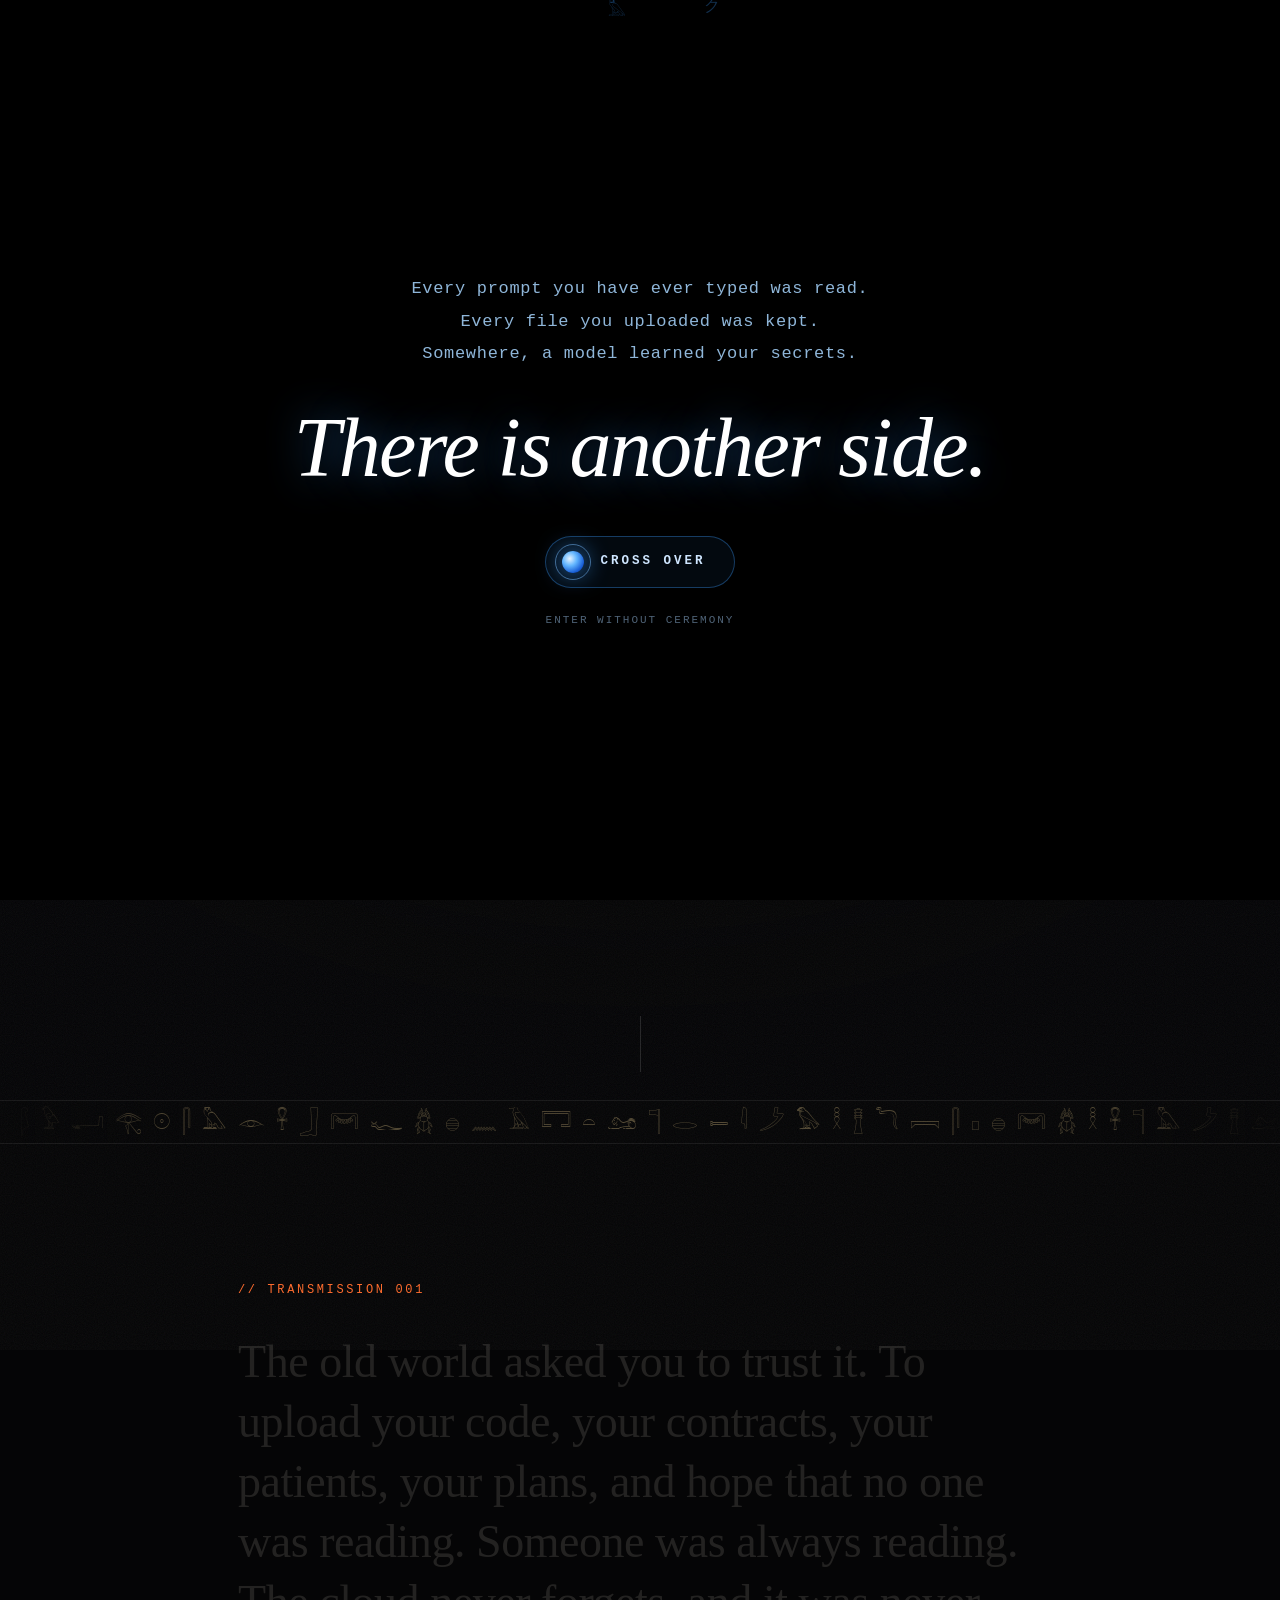
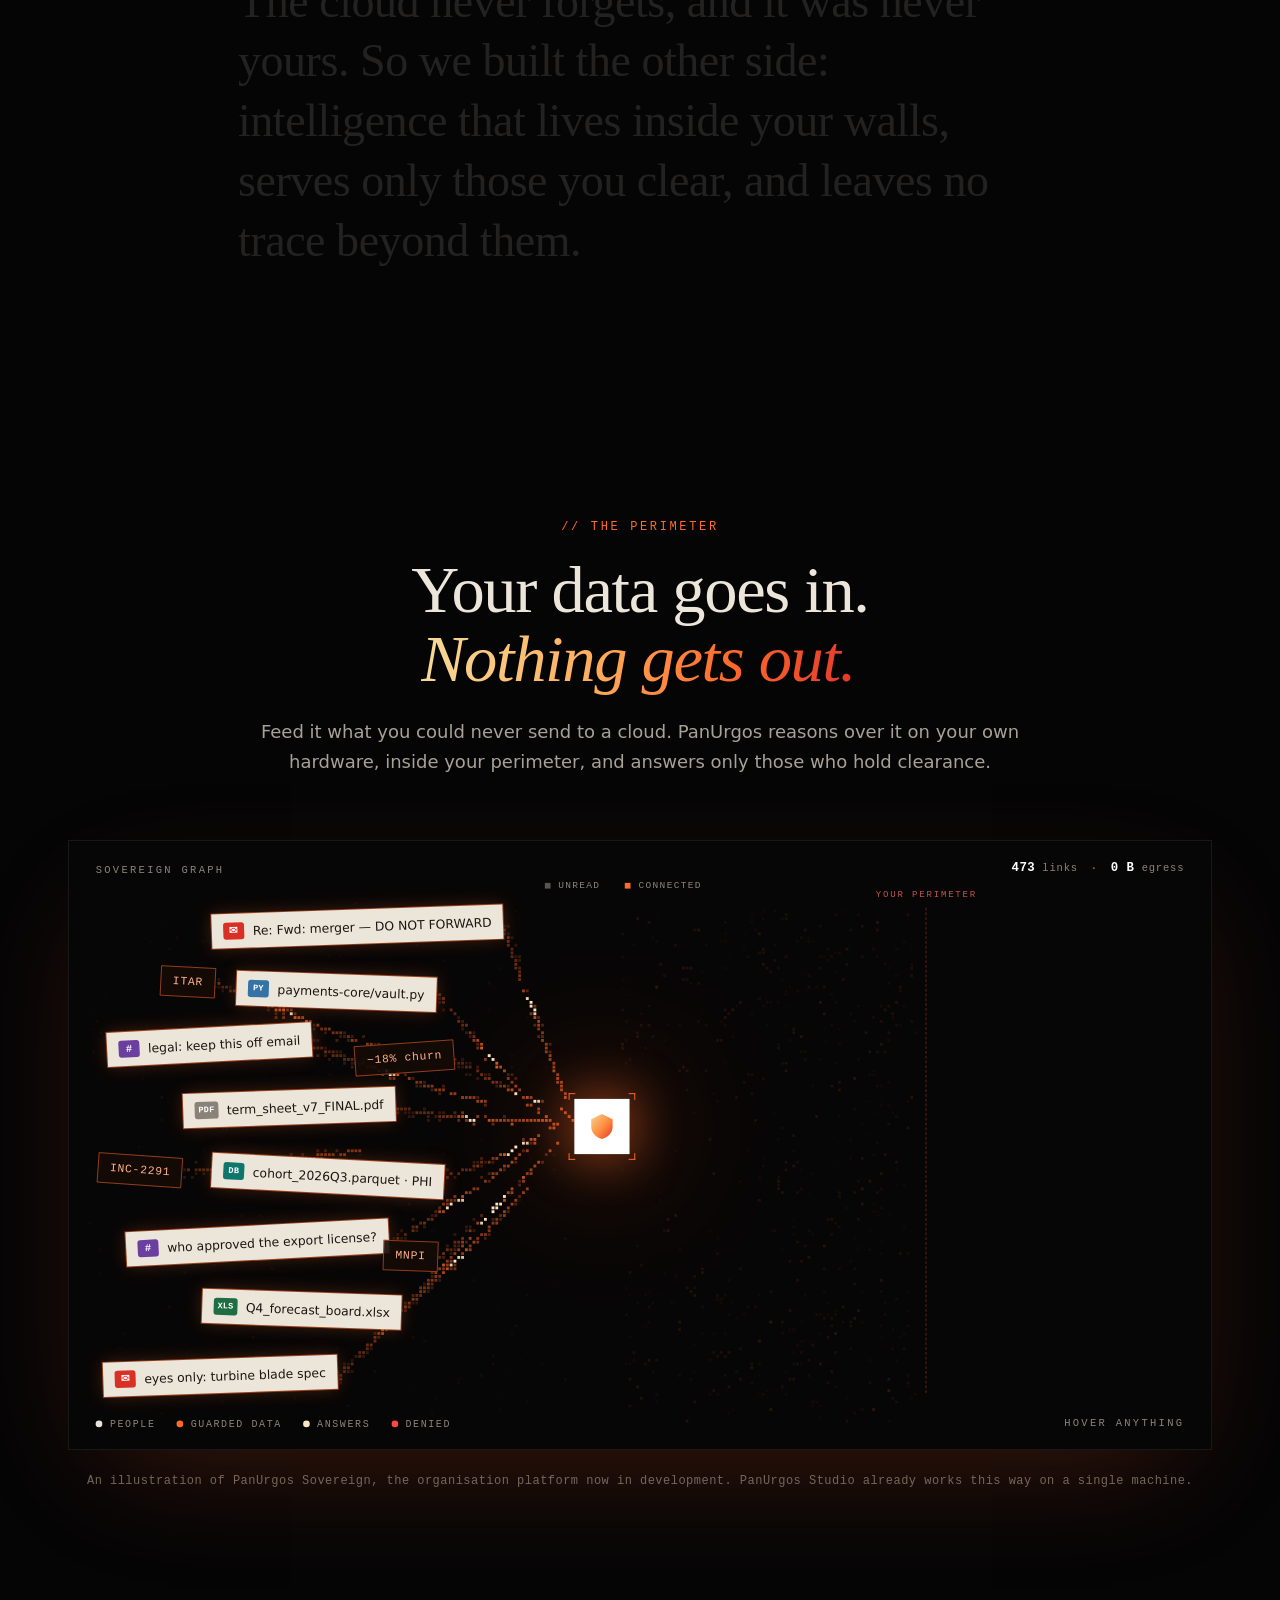
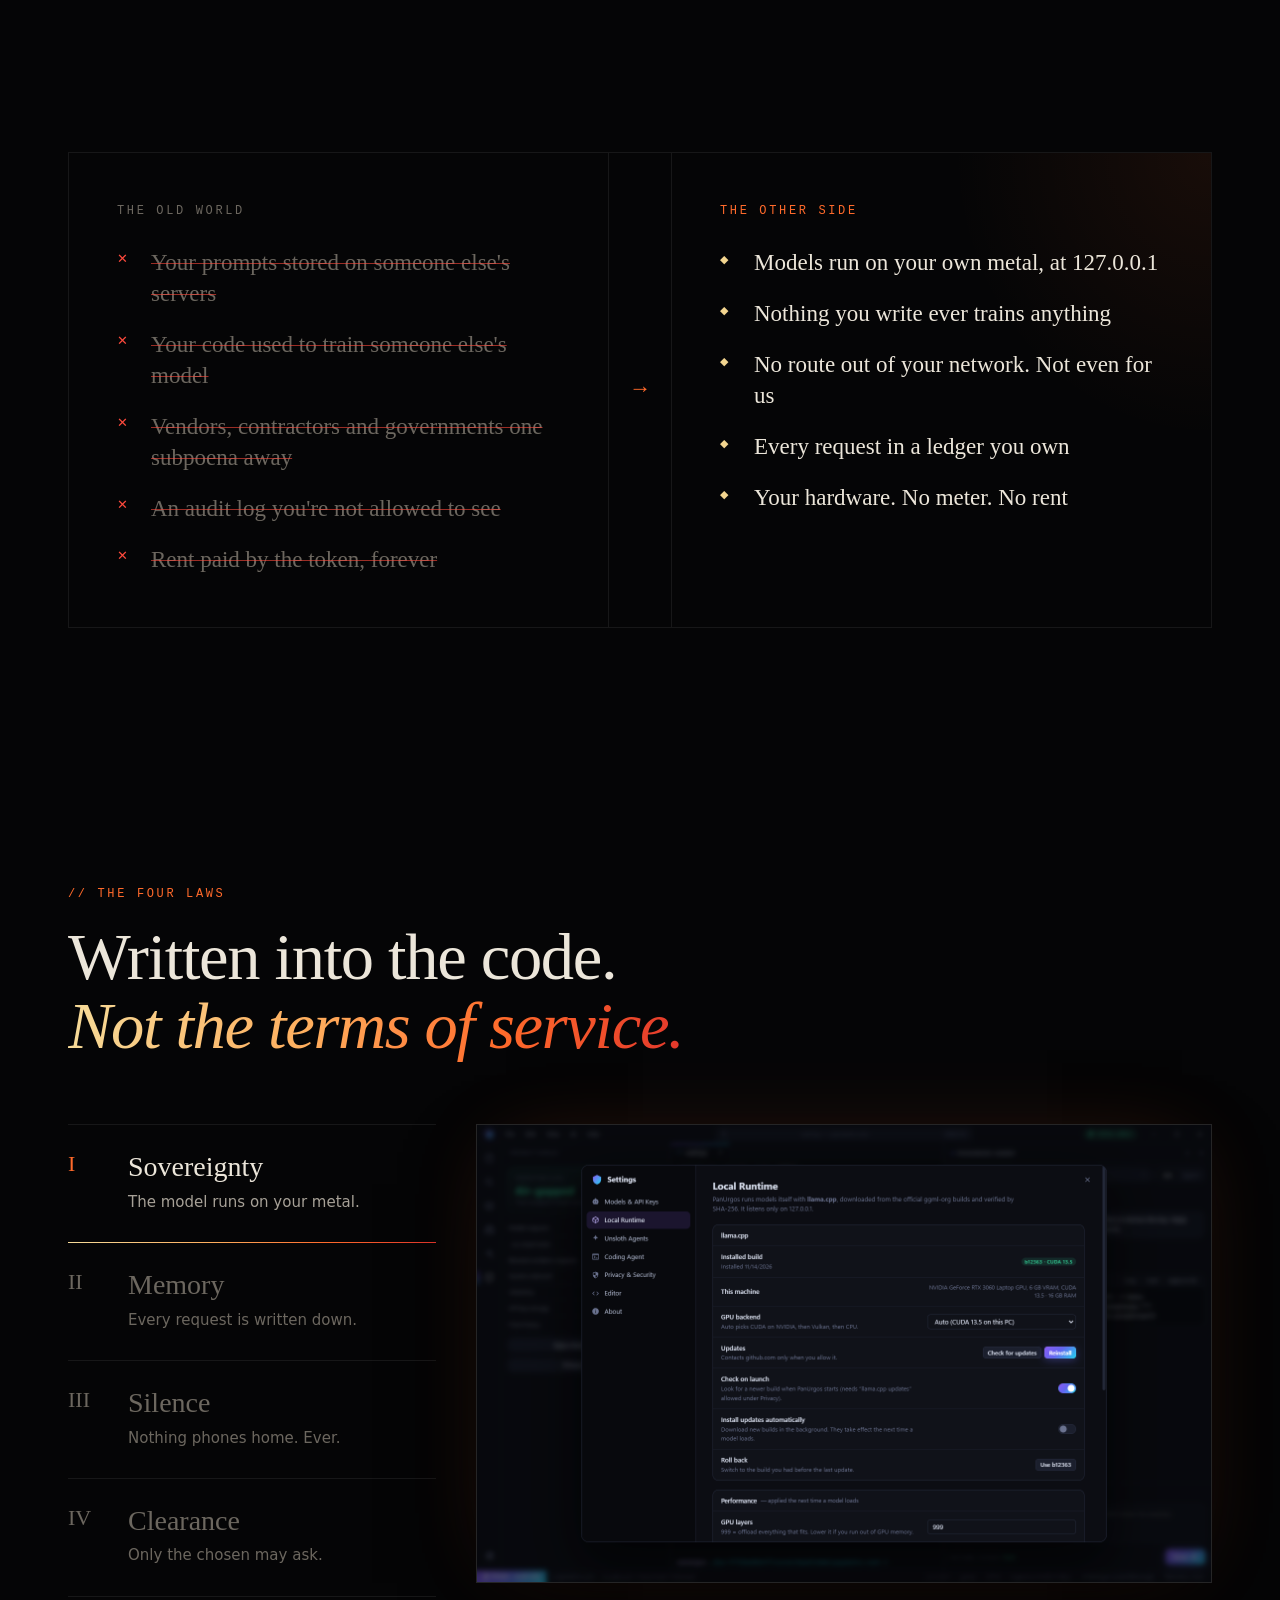
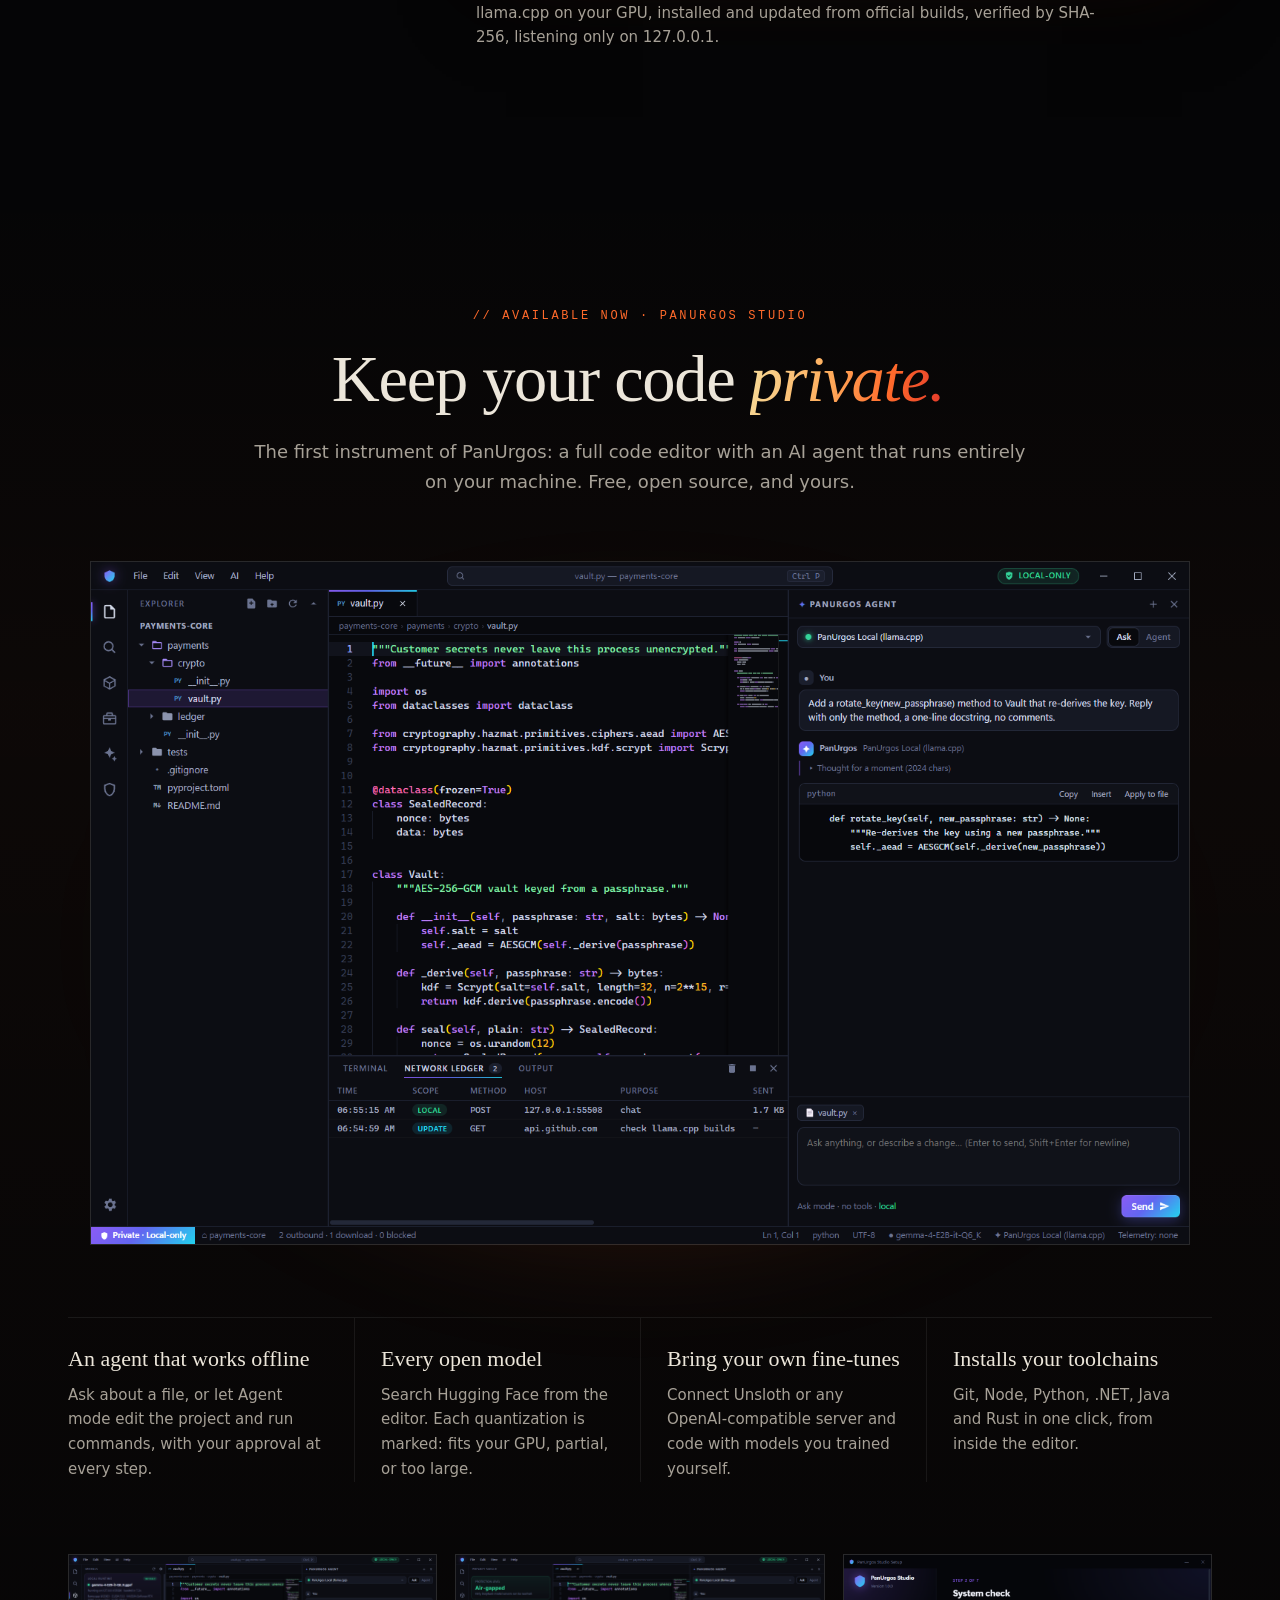
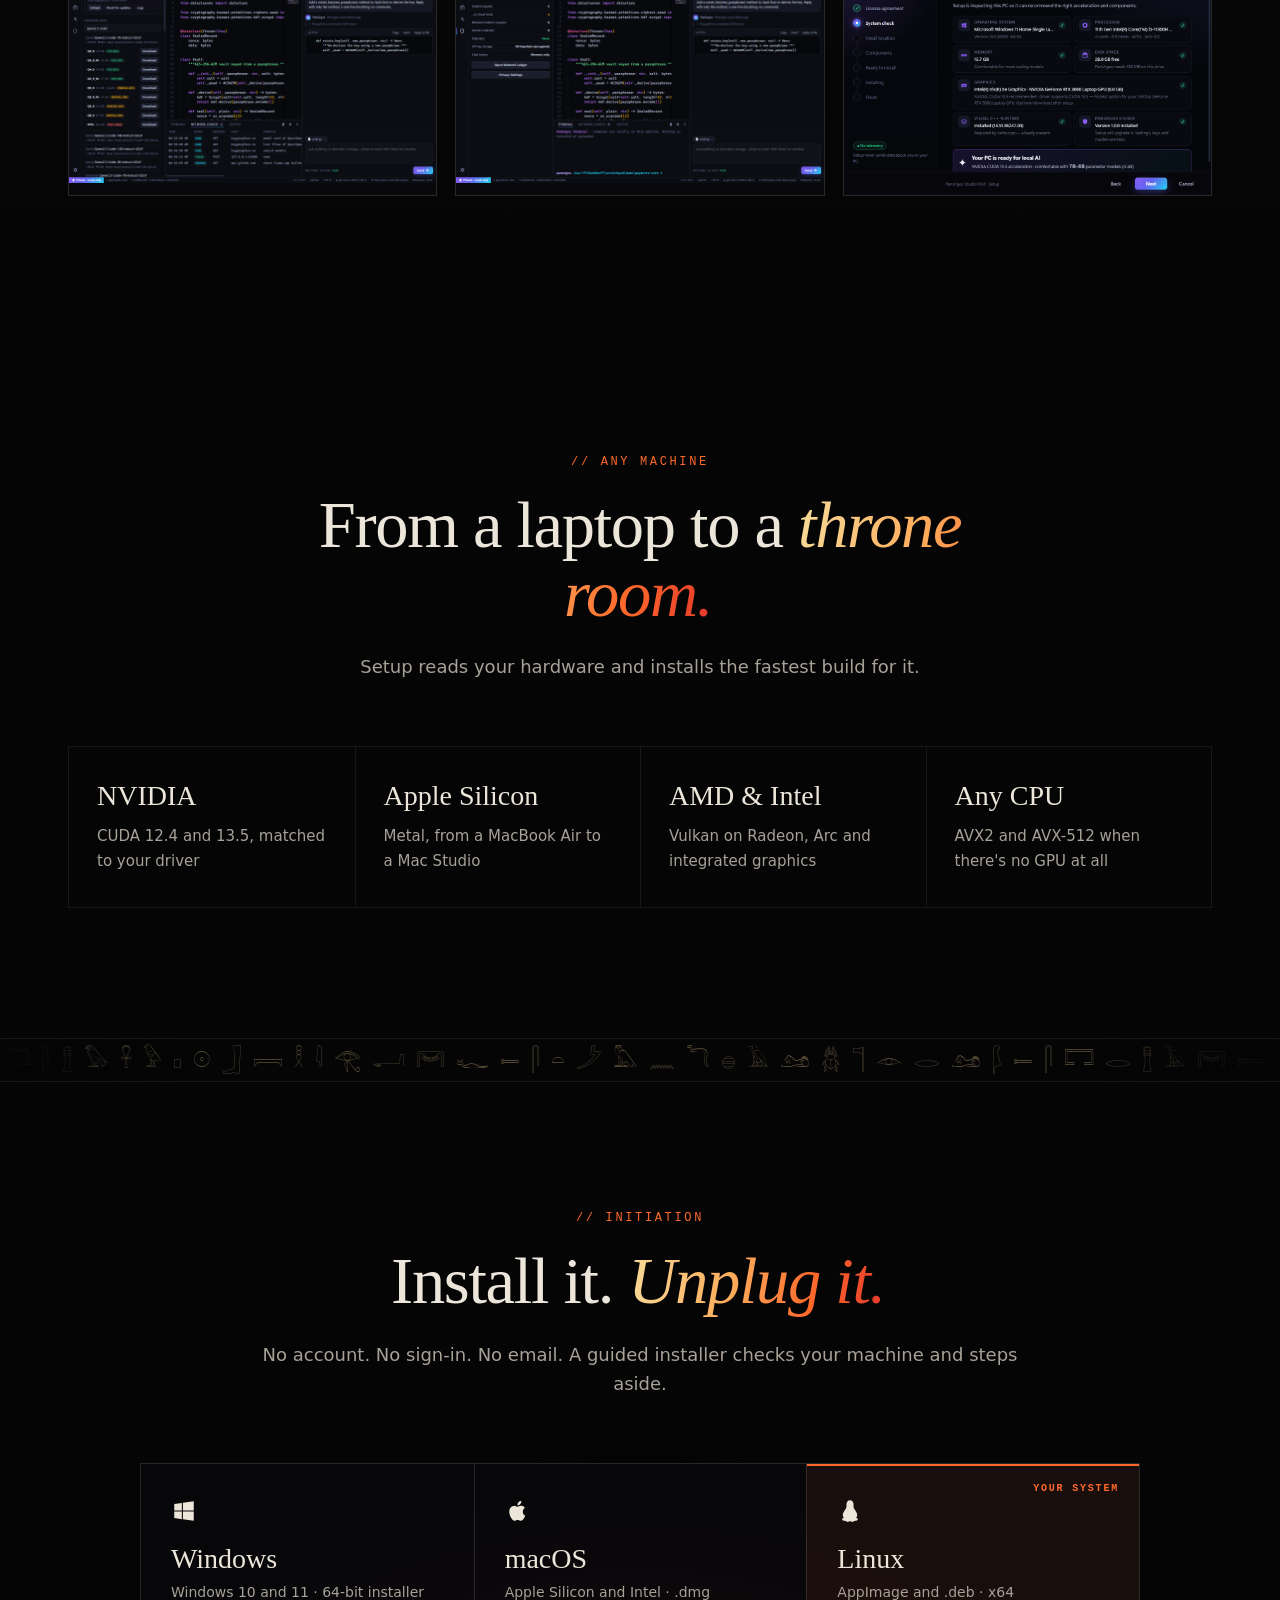
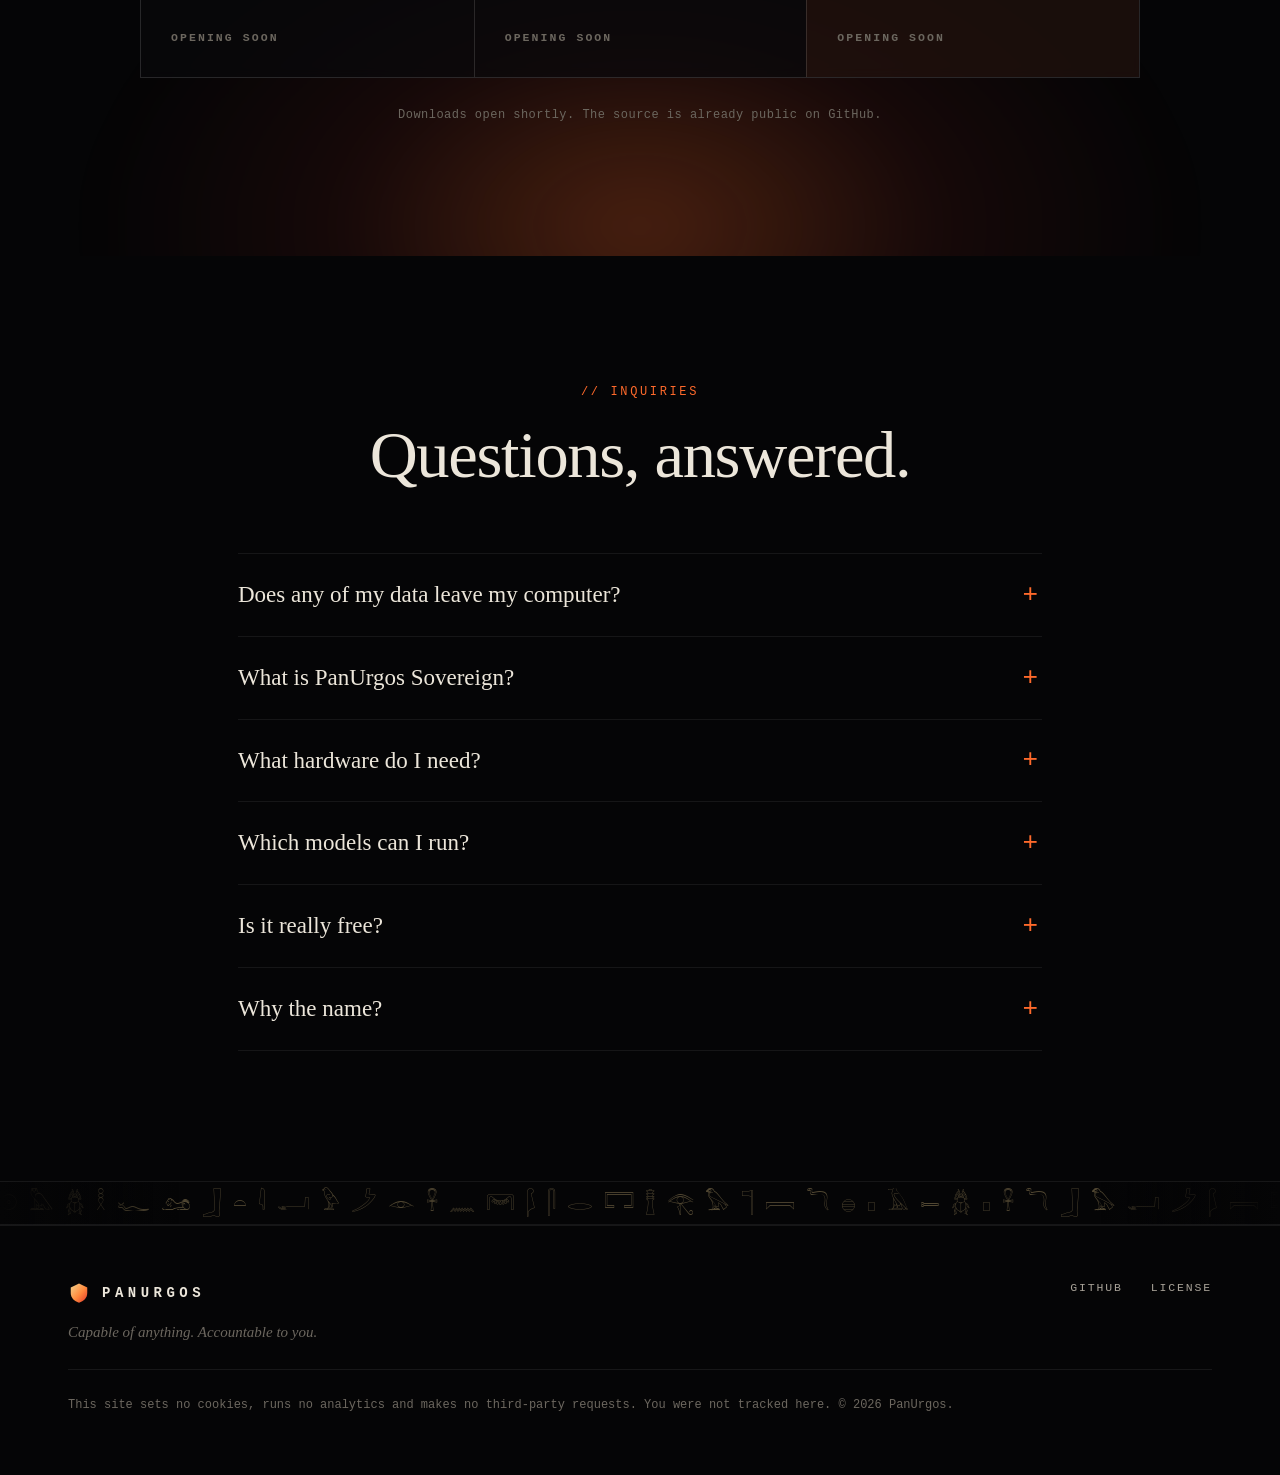
==== commit 3a81721d: "Flipping multilingual/cipher headline, hieroglyph friezes and halo ring Self-hosts Noto Sans Egyptia" ====
--- a/index.html
+++ b/index.html
@@ -89,8 +89,11 @@
             <g id="bird" filter="url(#soft)"></g>
           </svg>
         </div>
-        <p class="kicker reveal">PanUrgos <span class="sep">·</span> <span class="greek">πανοῦργος</span></p>
-        <h1 class="reveal">Capable of<br><span class="fire">anything.</span></h1>
+        <p class="kicker reveal">PanUrgos <span class="sep">·</span> <span class="greek">πανοῦργος</span> <span class="sep">·</span> capable of anything</p>
+        <h1 class="reveal flip-h" aria-label="Think. Create. Keep it private.">
+          <span class="flip fire" id="flip" aria-hidden="true">Think.</span>
+        </h1>
+        <p class="flip-tag reveal" aria-hidden="true"><span class="bracket">[</span> <span id="flip-tag">english · think</span> <span class="bracket">]</span></p>
         <p class="lede reveal">Intelligence that answers to you alone. Your models, on your machines, serving only the people you choose. Nothing leaves. No one else is in the room.</p>
         <div class="cta-row reveal">
           <a class="btn btn-fire btn-lg" href="#perimeter">Step inside</a>
@@ -105,6 +108,8 @@
       </div>
       <a class="scroll-cue" href="#manifesto" aria-label="Scroll"><span></span></a>
     </section>
+
+    <div class="frieze" aria-hidden="true"><div class="frieze-track" data-frieze></div></div>
 
     <!-- ============================================================ MANIFESTO -->
     <section class="manifesto" id="manifesto">
@@ -300,6 +305,8 @@
         </div>
       </div>
     </section>
+    <div class="frieze rev" aria-hidden="true"><div class="frieze-track" data-frieze></div></div>
+
 
     <!-- ============================================================ DOWNLOAD -->
     <section class="section download" id="download">
@@ -365,6 +372,7 @@
     </section>
   </main>
 
+  <div class="frieze" aria-hidden="true"><div class="frieze-track" data-frieze></div></div>
   <footer class="foot">
     <div class="wrap foot-in">
       <div class="foot-brand">
--- a/styles.css
+++ b/styles.css
@@ -391,3 +391,36 @@
 .dl-card.soon { cursor: default; }
 .dl-card.soon em { color: var(--fg-3); }
 .dl-card.soon:hover { background: none; }
+
+/* ------------------------------------------------------------------ hieroglyphs (self-hosted Noto, OFL) */
+@font-face {
+  font-family: "PN Glyphs";
+  src: url("assets/fonts/noto-hieroglyphs.woff2") format("woff2");
+  font-display: swap;
+  unicode-range: U+13000-1345F;
+}
+:root { --glyphs: "PN Glyphs", "Segoe UI Historic", "Noto Sans Egyptian Hieroglyphs", serif; }
+
+/* ------------------------------------------------------------------ flipping headline */
+.hero h1.flip-h { min-height: 1.1em; font-size: clamp(54px, 10vw, 150px); letter-spacing: -.03em; line-height: 1.02; white-space: nowrap; }
+.flip { display: inline-block; padding: 0 .08em .06em; font-family: var(--serif), var(--glyphs); }
+.flip .g { font-family: var(--glyphs); font-style: normal; opacity: .85; -webkit-text-fill-color: rgba(243, 213, 143, .75); }
+.flip-tag { margin-top: 18px; font: 500 12px/1 var(--mono); letter-spacing: .24em; text-transform: uppercase; color: var(--fg-3); min-height: 12px; }
+.flip-tag .bracket { color: var(--ember); }
+.flip-tag #flip-tag { transition: opacity .3s ease; }
+.flip-tag.swap #flip-tag { opacity: 0; }
+
+/* ------------------------------------------------------------------ friezes */
+.frieze { position: relative; overflow: hidden; height: 44px; border-top: 1px solid var(--line); border-bottom: 1px solid var(--line); background: linear-gradient(90deg, var(--void), transparent 12%, transparent 88%, var(--void)); }
+.frieze::after { content: ""; position: absolute; inset: 0; pointer-events: none; background: linear-gradient(90deg, var(--void) 0%, transparent 14%, transparent 86%, var(--void) 100%); }
+.frieze-track { position: absolute; top: 0; left: 0; display: flex; white-space: nowrap; height: 100%; align-items: center; font: 22px/1 var(--glyphs); color: rgba(243, 213, 143, .32); letter-spacing: .5em; animation: frieze 140s linear infinite; will-change: transform; }
+.frieze-track span { padding-right: .5em; }
+.frieze-track .sep { color: rgba(255, 106, 43, .55); font: 10px/1 var(--mono); letter-spacing: .3em; padding: 0 1.4em; }
+.frieze.rev .frieze-track { animation-direction: reverse; animation-duration: 170s; }
+@keyframes frieze { from { transform: translateX(0); } to { transform: translateX(-50%); } }
+
+/* hieroglyph ring on the phoenix halo */
+.phoenix .glyph-ring { font: 15px var(--glyphs); fill: rgba(243, 213, 143, .42); letter-spacing: 6px; }
+
+@media (prefers-reduced-motion: reduce) { .frieze-track { animation: none; } }
+@media (max-width: 760px) { .hero h1.flip-h { font-size: clamp(44px, 13vw, 72px); } .frieze { height: 36px; } .frieze-track { font-size: 18px; } }
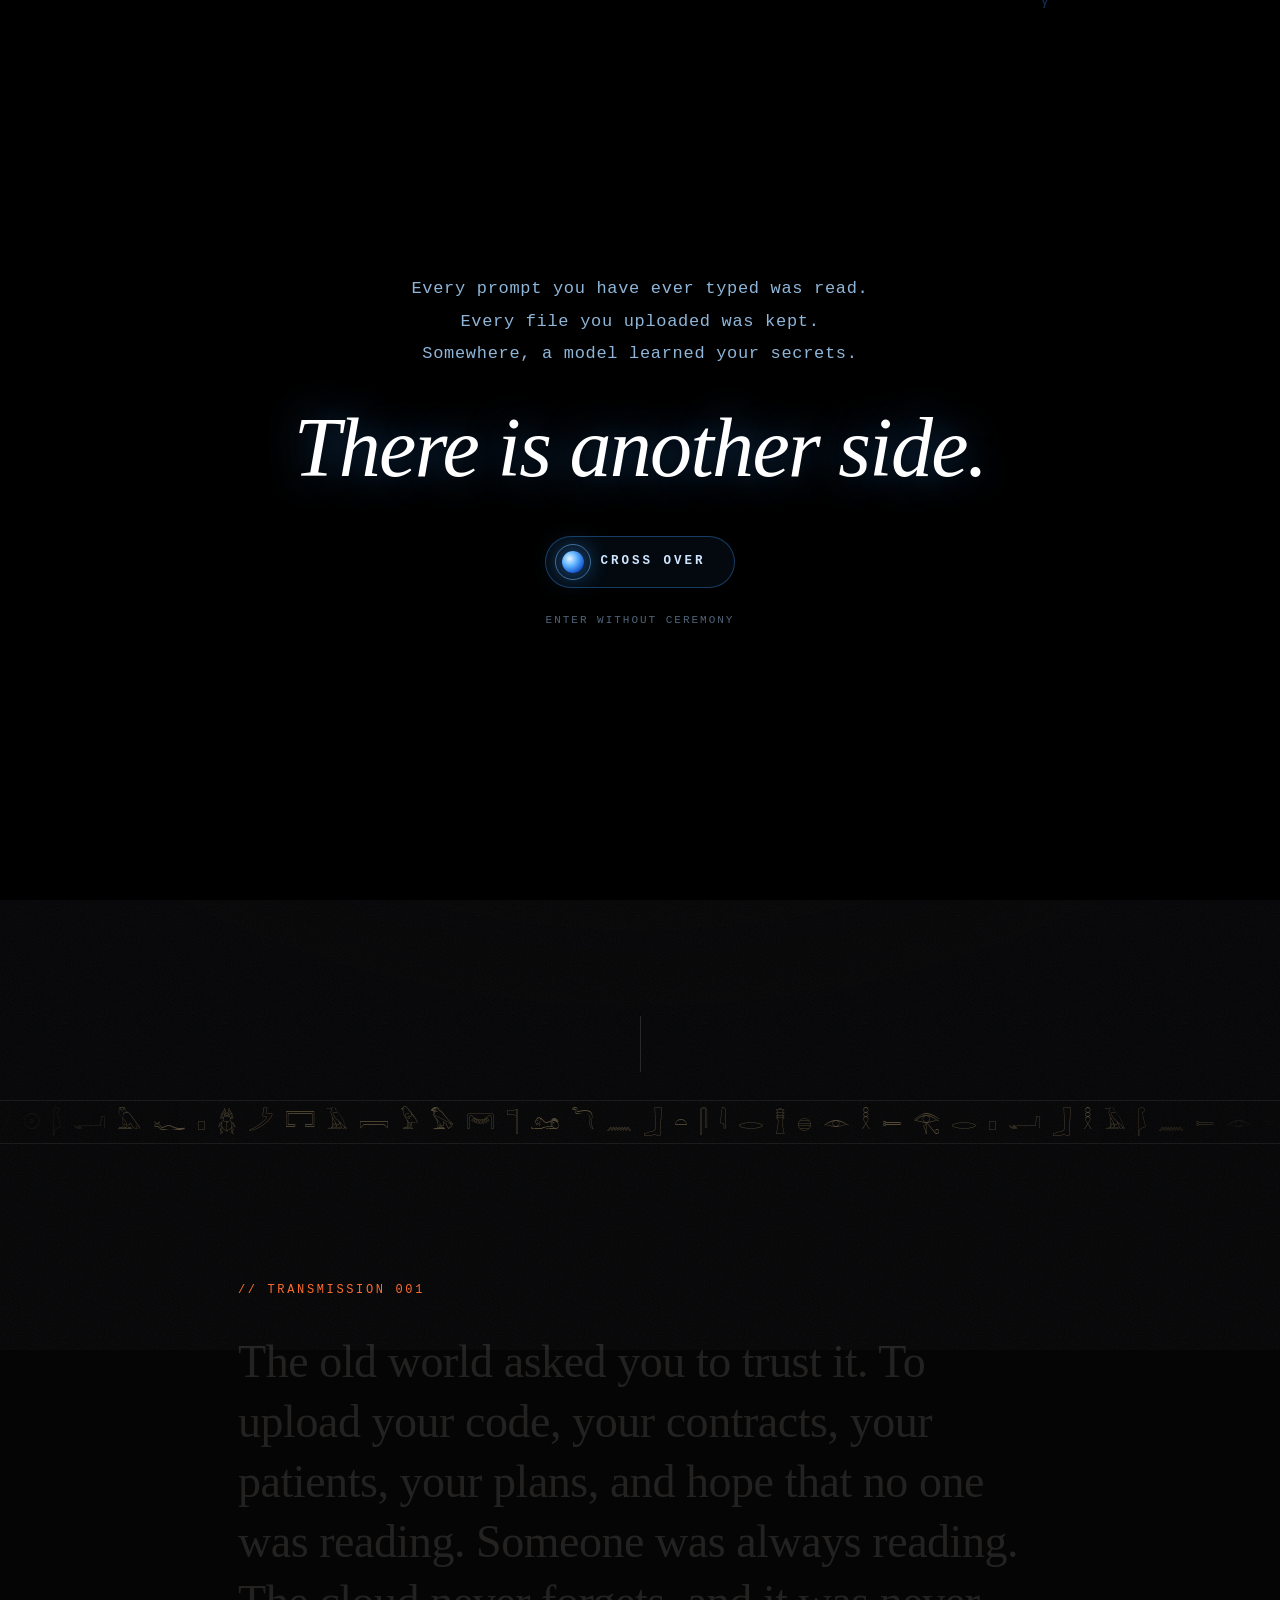
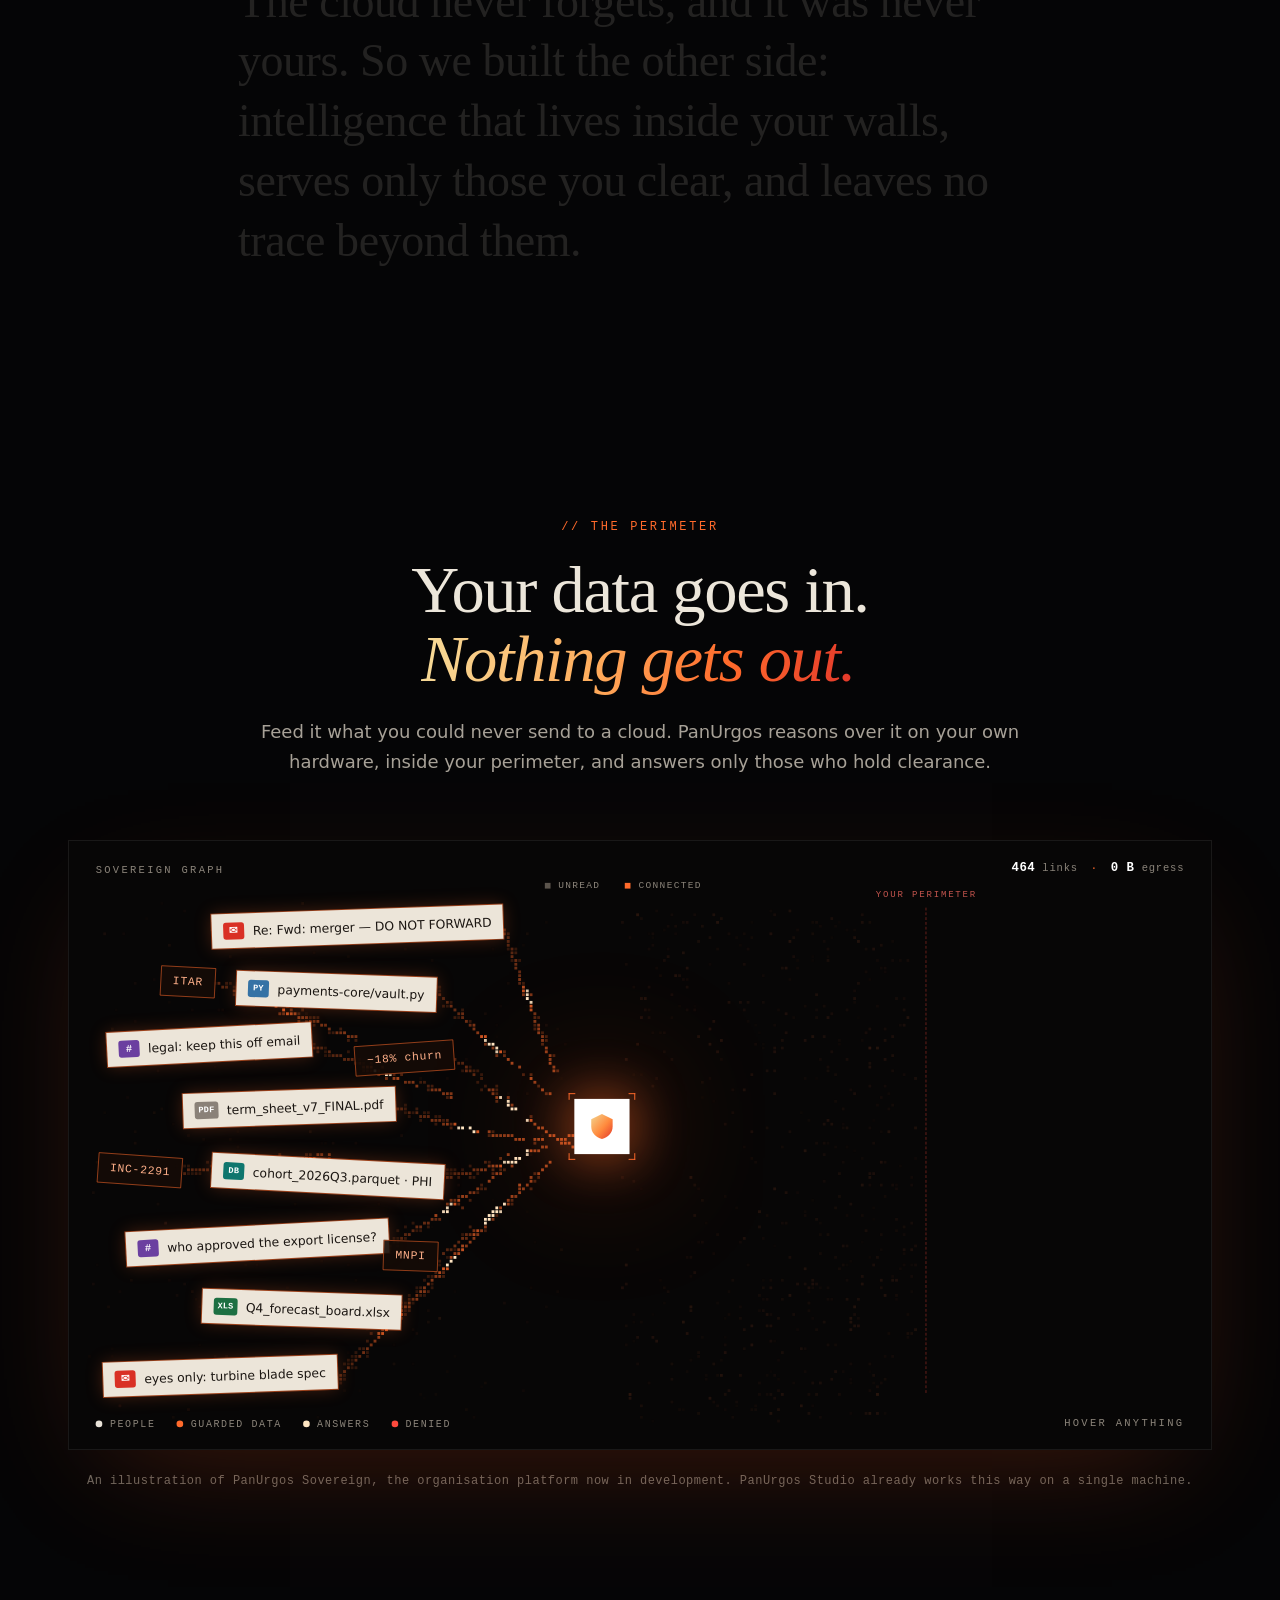
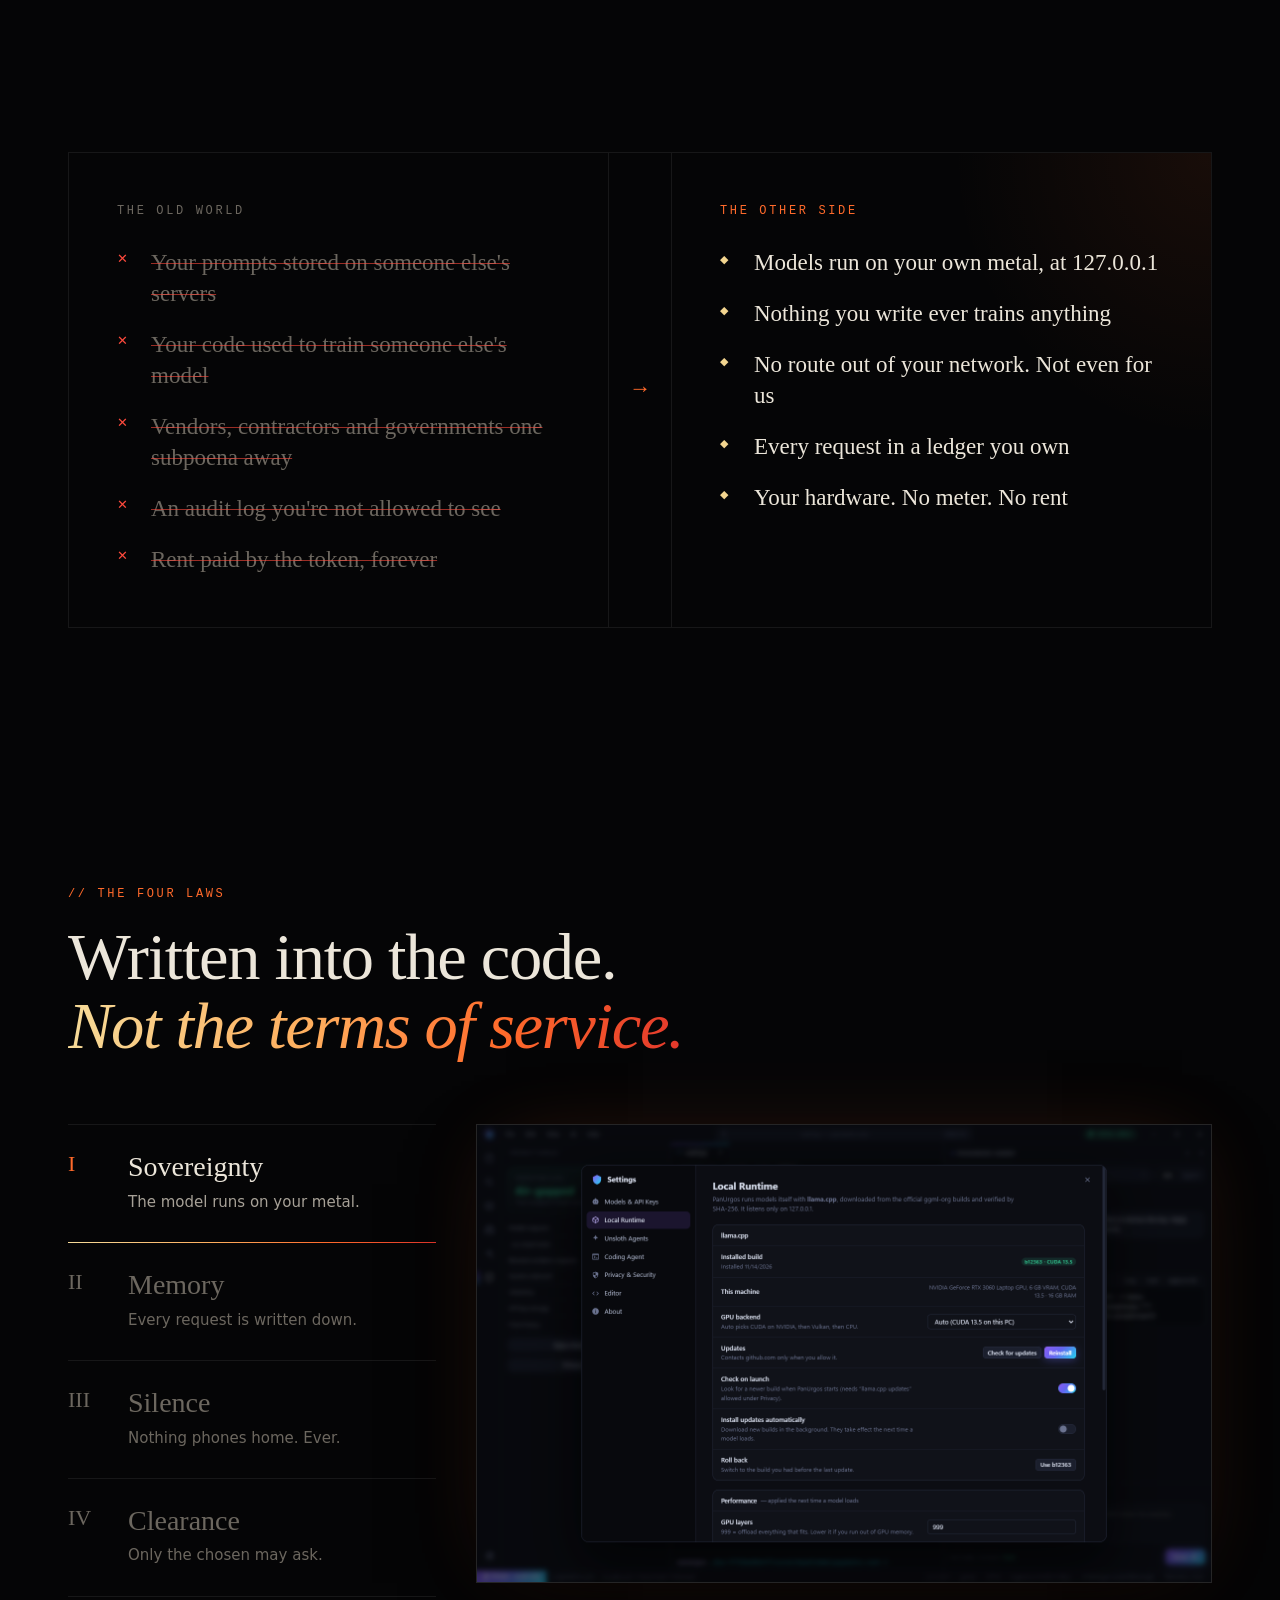
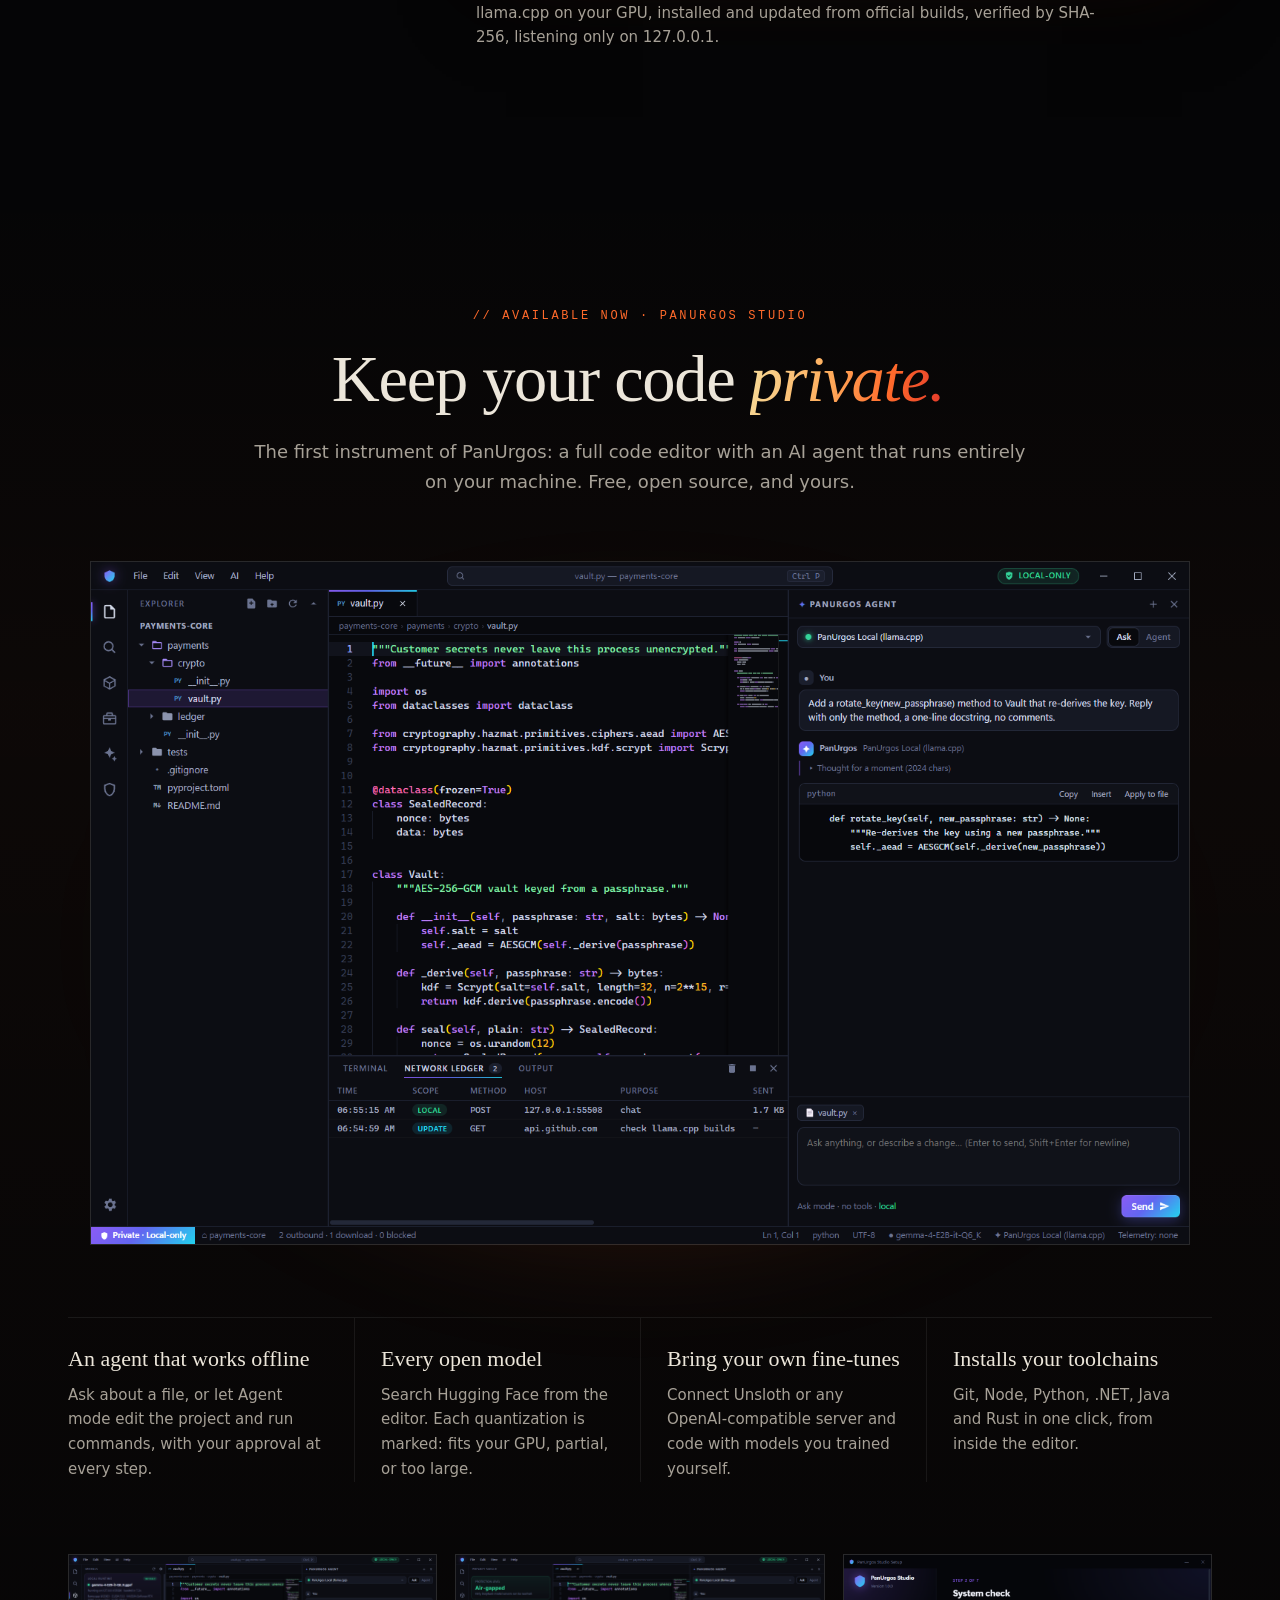
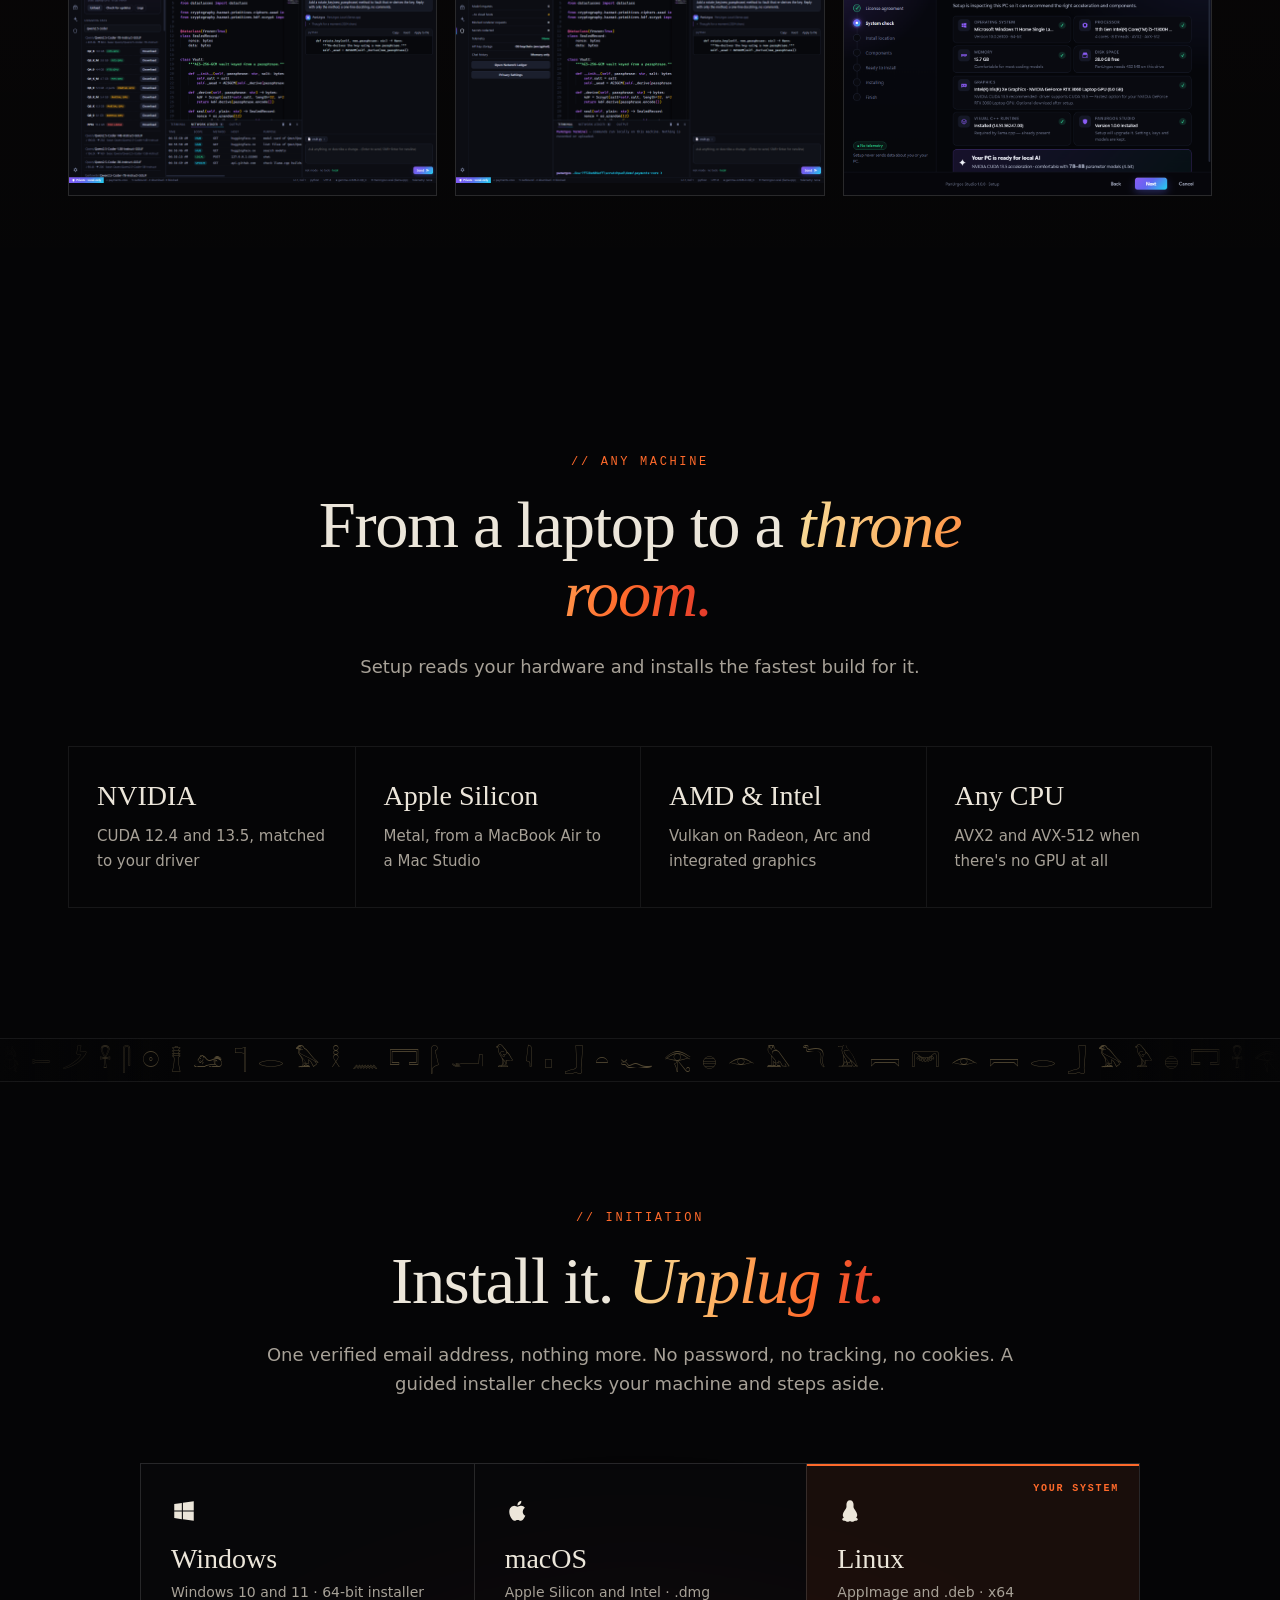
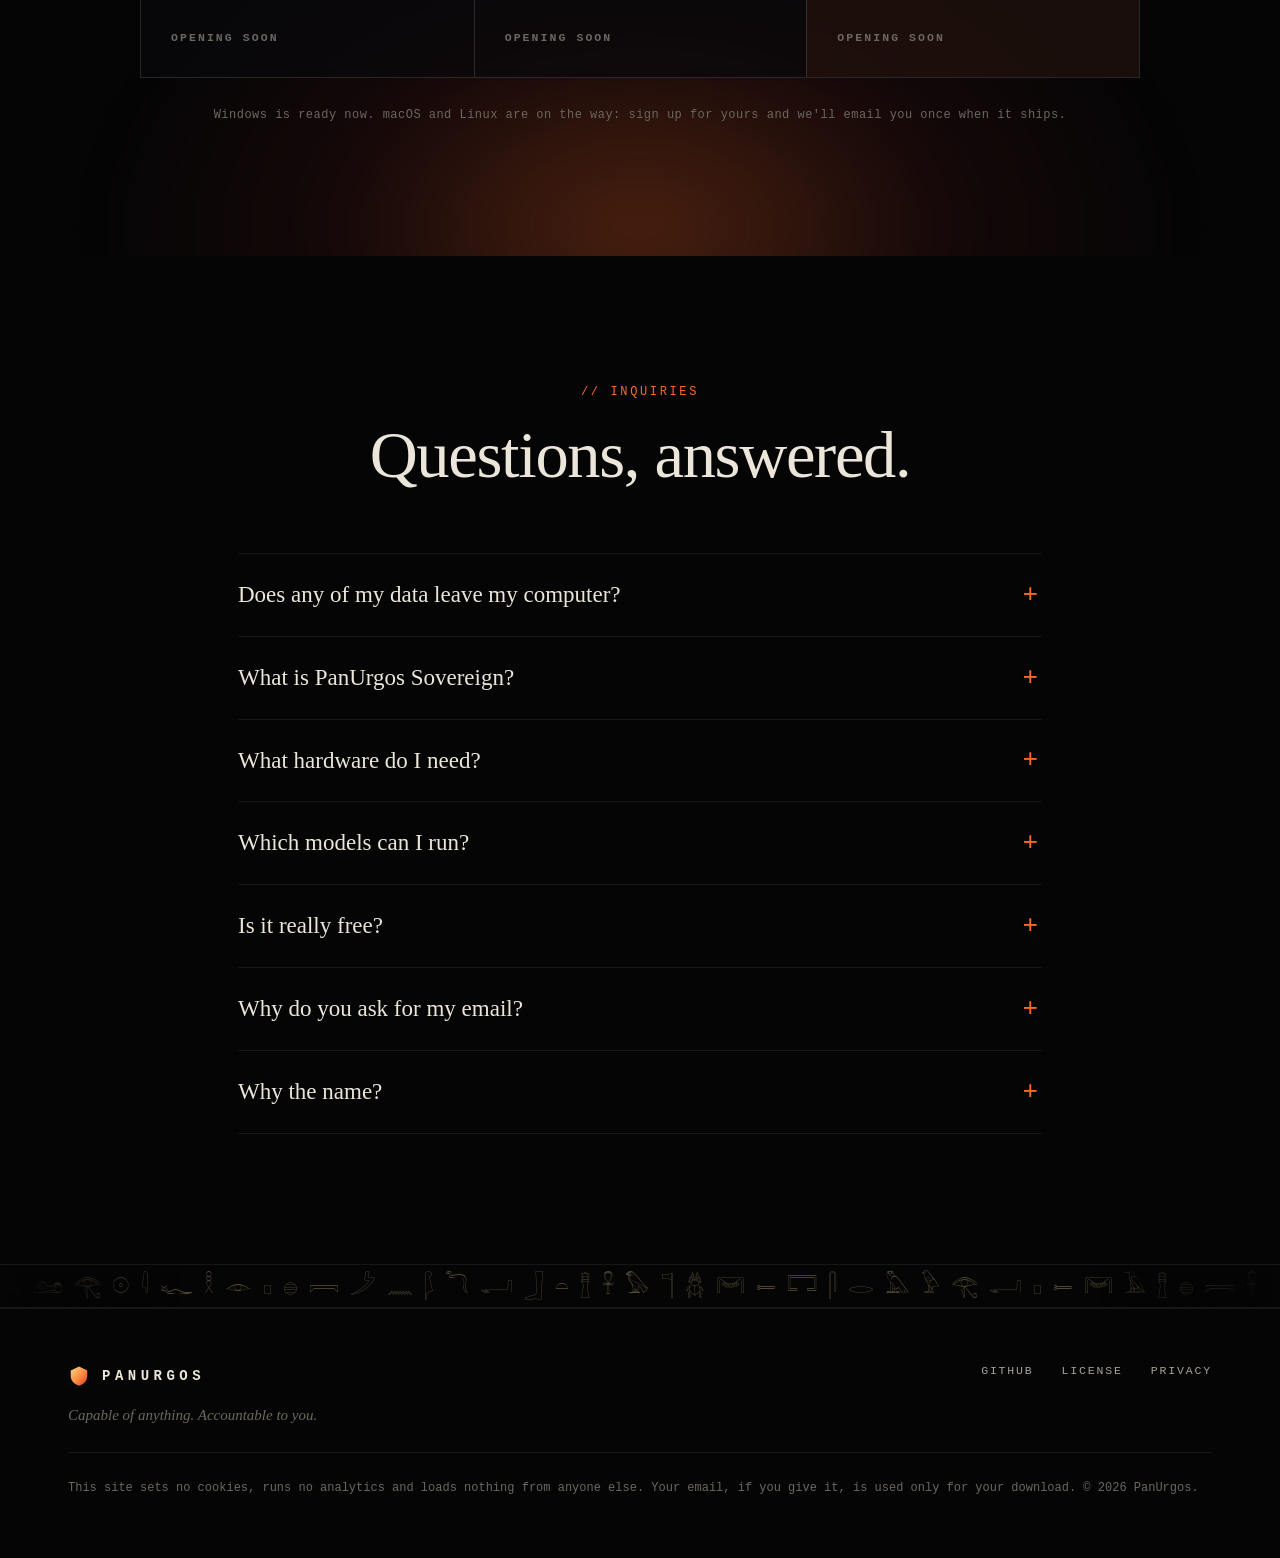
==== commit 3d58de6a: "Signup-gated downloads: panel, download page, privacy page, honest copy Inactive on the live site un" ====
--- a/index.html
+++ b/index.html
@@ -16,7 +16,7 @@
   <meta property="og:image" content="https://panurgos.com/assets/og.png">
   <meta name="twitter:card" content="summary_large_image">
   <!-- No analytics, no cookies, no fonts or scripts from anyone else. Everything here is served from panurgos.com. -->
-  <meta http-equiv="Content-Security-Policy" content="default-src 'self'; img-src 'self' data:; style-src 'self' 'unsafe-inline'; script-src 'self'; connect-src 'none'; base-uri 'self'; form-action 'none'">
+  <meta http-equiv="Content-Security-Policy" content="default-src 'self'; img-src 'self' data:; style-src 'self' 'unsafe-inline'; script-src 'self'; connect-src 'self' http://127.0.0.1:8787 https://*.workers.dev; base-uri 'self'; form-action 'none'">
   <link rel="stylesheet" href="styles.css">
 </head>
 <body>
@@ -97,7 +97,7 @@
         <p class="lede reveal">Intelligence that answers to you alone. Your models, on your machines, serving only the people you choose. Nothing leaves. No one else is in the room.</p>
         <div class="cta-row reveal">
           <a class="btn btn-fire btn-lg" href="#perimeter">Step inside</a>
-          <a class="btn btn-ghost btn-lg" href="#download" data-os-cta><span data-os-label>Download Studio</span></a>
+          <a class="btn btn-ghost btn-lg" href="#download" data-os-cta data-dl-open><span data-os-label>Download Studio</span></a>
         </div>
         <div class="hud reveal" aria-label="Status">
           <span><i class="dot ok"></i>EGRESS 0 B</span>
@@ -315,23 +315,23 @@
         <header class="sec-head center reveal">
           <p class="label">// INITIATION</p>
           <h2>Install it. <span class="fire">Unplug it.</span></h2>
-          <p>No account. No sign-in. No email. A guided installer checks your machine and steps aside.</p>
+          <p>One verified email address, nothing more. No password, no tracking, no cookies. A guided installer checks your machine and steps aside.</p>
         </header>
         <div class="dl reveal">
-          <div class="dl-card soon" data-os="win">
+          <button class="dl-card" type="button" data-os="win" data-dl-open>
             <svg viewBox="0 0 24 24" width="26" height="26" aria-hidden="true"><path fill="currentColor" d="M3 5.5 10 4.5v7H3v-6zm0 13 7 1v-7H3v6zm8 1.2 10 1.3v-8.5H11v7.2zm0-15.4v7.2h10V3l-10 1.3z"/></svg>
-            <b>Windows</b><span>Windows 10 and 11 · 64-bit installer</span><em>Opening soon</em>
-          </div>
-          <div class="dl-card soon" data-os="mac">
+            <b>Windows</b><span>Windows 10 and 11 · 64-bit installer</span><em data-cta="Get the installer">Get the installer</em>
+          </button>
+          <button class="dl-card" type="button" data-os="mac" data-dl-open>
             <svg viewBox="0 0 24 24" width="26" height="26" aria-hidden="true"><path fill="currentColor" d="M16.4 12.6c0-2.4 2-3.5 2-3.6a4.3 4.3 0 0 0-3.4-1.8c-1.4-.2-2.8.8-3.5.8s-1.8-.8-3-.8a4.5 4.5 0 0 0-3.8 2.3c-1.6 2.8-.4 7 1.2 9.2.8 1.1 1.7 2.3 2.8 2.3s1.6-.7 3-.7 1.8.7 3 .7 2-1.1 2.8-2.2c.9-1.300 1.2-2.5 1.3-2.6-.1 0-2.4-.9-2.4-3.6zM14.2 5.6A4 4 0 0 0 15.1 2.6a4 4 0 0 0-2.7 1.4 3.8 3.8 0 0 0-.9 2.9 3.4 3.4 0 0 0 2.700-1.3z"/></svg>
-            <b>macOS</b><span>Apple Silicon and Intel · .dmg</span><em>Opening soon</em>
-          </div>
-          <div class="dl-card soon" data-os="linux">
+            <b>macOS</b><span>Apple Silicon and Intel · .dmg</span><em data-cta="Join the macOS list">Join the macOS list</em>
+          </button>
+          <button class="dl-card" type="button" data-os="linux" data-dl-open>
             <svg viewBox="0 0 24 24" width="26" height="26" aria-hidden="true"><path fill="currentColor" d="M12 2c-2 0-3.3 1.7-3.3 4.2 0 1.3.3 2.2-.4 3.4-.9 1.6-2.6 3.4-2.9 5.6-.2 1.3.3 2.3.9 2.8-.4.6-1.6.9-1.5 1.8.1.8 1.2 1 2.4 1.3 1.2.4 1.9 1 2.8.9.8 0 1.3-.6 2-.6s1.2.6 2 .6c.9.1 1.6-.5 2.8-.9 1.2-.3 2.3-.5 2.4-1.3.1-.9-1.1-1.2-1.5-1.8.6-.5 1.1-1.5.9-2.8-.3-2.2-2-4-2.9-5.6-.7-1.2-.4-2.1-.4-3.4C15.3 3.7 14 2 12 2z"/></svg>
-            <b>Linux</b><span>AppImage and .deb · x64</span><em>Opening soon</em>
-          </div>
-        </div>
-        <p class="fine">Downloads open shortly. The source is already public on GitHub.</p>
+            <b>Linux</b><span>AppImage and .deb · x64</span><em data-cta="Join the Linux list">Join the Linux list</em>
+          </button>
+        </div>
+        <p class="fine">Windows is ready now. macOS and Linux are on the way: sign up for yours and we'll email you once when it ships.</p>
       </div>
     </section>
 
@@ -361,7 +361,11 @@
           </details>
           <details>
             <summary>Is it really free?</summary>
-            <p>PanUrgos Studio is MIT licensed, with no account, subscription or usage limits. Your hardware does the work, so there's nothing to meter.</p>
+            <p>PanUrgos Studio is MIT licensed, with no subscription or usage limits. Your hardware does the work, so there's nothing to meter.</p>
+          </details>
+          <details>
+            <summary>Why do you ask for my email?</summary>
+            <p>So each download goes to a real person and we know how many people use PanUrgos. Your address is used only to send your download link and, if you ask, a note when a new version or your platform ships. No password, no tracking, no selling, and we delete it on request. Details are on the <a href="privacy/">privacy page</a>.</p>
           </details>
           <details>
             <summary>Why the name?</summary>
@@ -385,13 +389,47 @@
       <nav class="foot-links" aria-label="Footer">
         <a href="https://github.com/notpriyanshu/PanUrgos">GitHub</a>
         <a href="https://github.com/notpriyanshu/PanUrgos/blob/main/LICENSE">License</a>
+        <a href="privacy/">Privacy</a>
         <a data-link="instagram" href="#" hidden>Instagram</a>
         <a data-link="email" href="#" hidden>Contact</a>
       </nav>
-      <p class="foot-note">This site sets no cookies, runs no analytics and makes no third-party requests. You were not tracked here. © <span data-year>2026</span> PanUrgos.</p>
+      <p class="foot-note">This site sets no cookies, runs no analytics and loads nothing from anyone else. Your email, if you give it, is used only for your download. © <span data-year>2026</span> PanUrgos.</p>
     </div>
   </footer>
 
+
+  <!-- ============================================================ SIGNUP PANEL -->
+  <div class="dlg" id="dlg" hidden>
+    <div class="dlg-back" data-dl-close></div>
+    <div class="dlg-card" role="dialog" aria-modal="true" aria-labelledby="dlg-title">
+      <button class="dlg-x" type="button" data-dl-close aria-label="Close">×</button>
+      <form id="dlg-form" novalidate>
+        <p class="label">// INITIATION</p>
+        <h3 id="dlg-title">Get PanUrgos Studio</h3>
+        <p class="dlg-sub">We'll email you a one-time download link. No password, no tracking.</p>
+        <fieldset class="seg">
+          <legend class="sr">Platform</legend>
+          <label><input type="radio" name="platform" value="win" checked><span>Windows</span></label>
+          <label><input type="radio" name="platform" value="mac"><span>macOS</span></label>
+          <label><input type="radio" name="platform" value="linux"><span>Linux</span></label>
+        </fieldset>
+        <p class="dlg-note" id="dlg-note" hidden>This build isn't out yet. Verify your email now and we'll write once when it ships.</p>
+        <label class="fld"><span>Email</span><input type="email" id="dlg-email" name="email" required autocomplete="email" inputmode="email" placeholder="you@company.com" maxlength="254"></label>
+        <label class="chk"><input type="checkbox" id="dlg-notify"><span>Email me when a new version, or my platform, ships.</span></label>
+        <label class="chk"><input type="checkbox" id="dlg-consent" required><span>I agree to the <a href="privacy/" target="_blank" rel="noopener">privacy terms</a>: my email is used only for download links and the updates I ask for.</span></label>
+        <button class="btn btn-fire btn-lg dlg-go" type="submit" id="dlg-submit">Send my link</button>
+        <p class="dlg-msg" id="dlg-msg" role="alert"></p>
+      </form>
+      <div class="dlg-done" id="dlg-done" hidden>
+        <p class="label">// TRANSMITTED</p>
+        <h3>Check your inbox.</h3>
+        <p class="dlg-sub">If <b id="dlg-sent-to"></b> is right, a link is on its way. It works once, for 30 minutes. Nothing there? Check spam, or try again in two minutes.</p>
+        <button class="btn btn-ghost" type="button" data-dl-close>Close</button>
+      </div>
+    </div>
+  </div>
+
+  <script src="config.js"></script>
   <script src="main.js"></script>
 </body>
 </html>
--- a/styles.css
+++ b/styles.css
@@ -424,3 +424,60 @@
 
 @media (prefers-reduced-motion: reduce) { .frieze-track { animation: none; } }
 @media (max-width: 760px) { .hero h1.flip-h { font-size: clamp(44px, 13vw, 72px); } .frieze { height: 36px; } .frieze-track { font-size: 18px; } }
+
+/* ------------------------------------------------------------------ signup panel */
+.sr { position: absolute; width: 1px; height: 1px; overflow: hidden; clip: rect(0 0 0 0); white-space: nowrap; }
+button.dl-card { font: inherit; color: inherit; text-align: left; background: none; border: 0; cursor: pointer; width: 100%; }
+.dl-card + .dl-card { border-left: 1px solid var(--line-2); }
+.dlg { position: fixed; inset: 0; z-index: 140; display: grid; place-items: center; padding: 16px; }
+.dlg-back { position: absolute; inset: 0; background: rgba(3, 3, 4, .78); backdrop-filter: blur(8px); -webkit-backdrop-filter: blur(8px); opacity: 0; transition: opacity .25s ease; }
+.dlg-card {
+  position: relative; width: min(500px, 100%); max-height: calc(100vh - 32px); overflow: auto; padding: 34px 32px 28px;
+  background: radial-gradient(90% 70% at 100% 0%, rgba(255, 106, 43, .1), transparent 60%), #0b0a09;
+  border: 1px solid rgba(255, 106, 43, .35); box-shadow: 0 40px 120px -30px rgba(255, 90, 30, .45);
+  opacity: 0; transform: translateY(14px) scale(.98); transition: opacity .25s ease, transform .3s cubic-bezier(.2, .8, .2, 1);
+}
+.dlg.open .dlg-back, .dlg.open .dlg-card { opacity: 1; transform: none; }
+.dlg-x { position: absolute; top: 12px; right: 14px; width: 36px; height: 36px; background: none; border: 0; color: var(--fg-3); font-size: 26px; cursor: pointer; }
+.dlg-x:hover { color: var(--fg); }
+.dlg h3 { margin-top: 14px; font-size: 34px; }
+.dlg-sub { margin-top: 10px; color: var(--fg-2); font-size: 15px; }
+.dlg .seg { display: grid; grid-template-columns: repeat(3, minmax(0, 1fr)); margin: 24px 0 0; padding: 0; border: 1px solid var(--line-2); }
+.dlg .seg label { position: relative; cursor: pointer; }
+.dlg .seg label + label { border-left: 1px solid var(--line-2); }
+.dlg .seg input { position: absolute; opacity: 0; inset: 0; cursor: pointer; }
+.dlg .seg span { display: block; padding: 12px 6px; text-align: center; font: 600 11.5px/1 var(--mono); letter-spacing: .14em; text-transform: uppercase; color: var(--fg-3); transition: color .2s, background .2s; }
+.dlg .seg input:checked + span { color: #120604; background: linear-gradient(100deg, #ffb35c, #ff6a2b); }
+.dlg .seg input:focus-visible + span { outline: 1px solid var(--gold); outline-offset: -4px; }
+.dlg-note { margin-top: 12px; padding: 10px 12px; font-size: 13.5px; color: var(--gold); border: 1px dashed rgba(243, 213, 143, .35); }
+.fld { display: block; margin-top: 20px; }
+.fld span { display: block; margin-bottom: 8px; font: 500 11px/1 var(--mono); letter-spacing: .2em; text-transform: uppercase; color: var(--fg-3); }
+.fld input { width: 100%; height: 48px; padding: 0 14px; background: #070606; border: 1px solid var(--line-2); color: var(--fg); font: 16px var(--sans); border-radius: 0; }
+.fld input:focus { outline: none; border-color: var(--ember); box-shadow: 0 0 0 3px rgba(255, 106, 43, .15); }
+.chk { display: flex; gap: 12px; align-items: flex-start; margin-top: 14px; font-size: 14px; color: var(--fg-2); cursor: pointer; }
+.chk input { flex: none; width: 17px; height: 17px; margin-top: 2px; accent-color: var(--ember); }
+.chk a { color: var(--gold); text-decoration: underline; text-underline-offset: 3px; }
+.dlg-go { width: 100%; margin-top: 24px; }
+.dlg-go[disabled] { opacity: .6; cursor: progress; }
+.dlg-msg { min-height: 20px; margin-top: 12px; font-size: 14px; color: var(--bad); }
+.dlg-done .btn { margin-top: 24px; }
+.faq details a { color: var(--gold); text-decoration: underline; text-underline-offset: 3px; }
+
+/* ------------------------------------------------------------------ simple pages (download, privacy) */
+.page { min-height: 70vh; padding: 120px 0 100px; }
+.page h1 { font-size: clamp(40px, 6vw, 72px); }
+.page .label { margin-bottom: 22px; }
+.page-lede { margin-top: 22px; font-size: 18px; color: var(--fg-2); max-width: 640px; }
+.page .cta-row { justify-content: flex-start; }
+.prose h2 { font-size: 28px; margin: 48px 0 12px; }
+.prose p, .prose li { color: var(--fg-2); }
+.prose p + p { margin-top: 12px; }
+.prose ul { padding-left: 20px; margin: 12px 0 0; }
+.prose li + li { margin-top: 6px; }
+.prose a { color: var(--gold); text-decoration: underline; text-underline-offset: 3px; }
+.spinner { display: inline-block; width: 14px; height: 14px; margin-right: 10px; border: 2px solid rgba(255, 106, 43, .25); border-top-color: var(--ember); border-radius: 50%; animation: spin 1s linear infinite; vertical-align: -2px; }
+
+@media (max-width: 760px) {
+  .dlg-card { padding: 28px 20px 22px; }
+  .dl-card + .dl-card { border-left: 0; }
+}
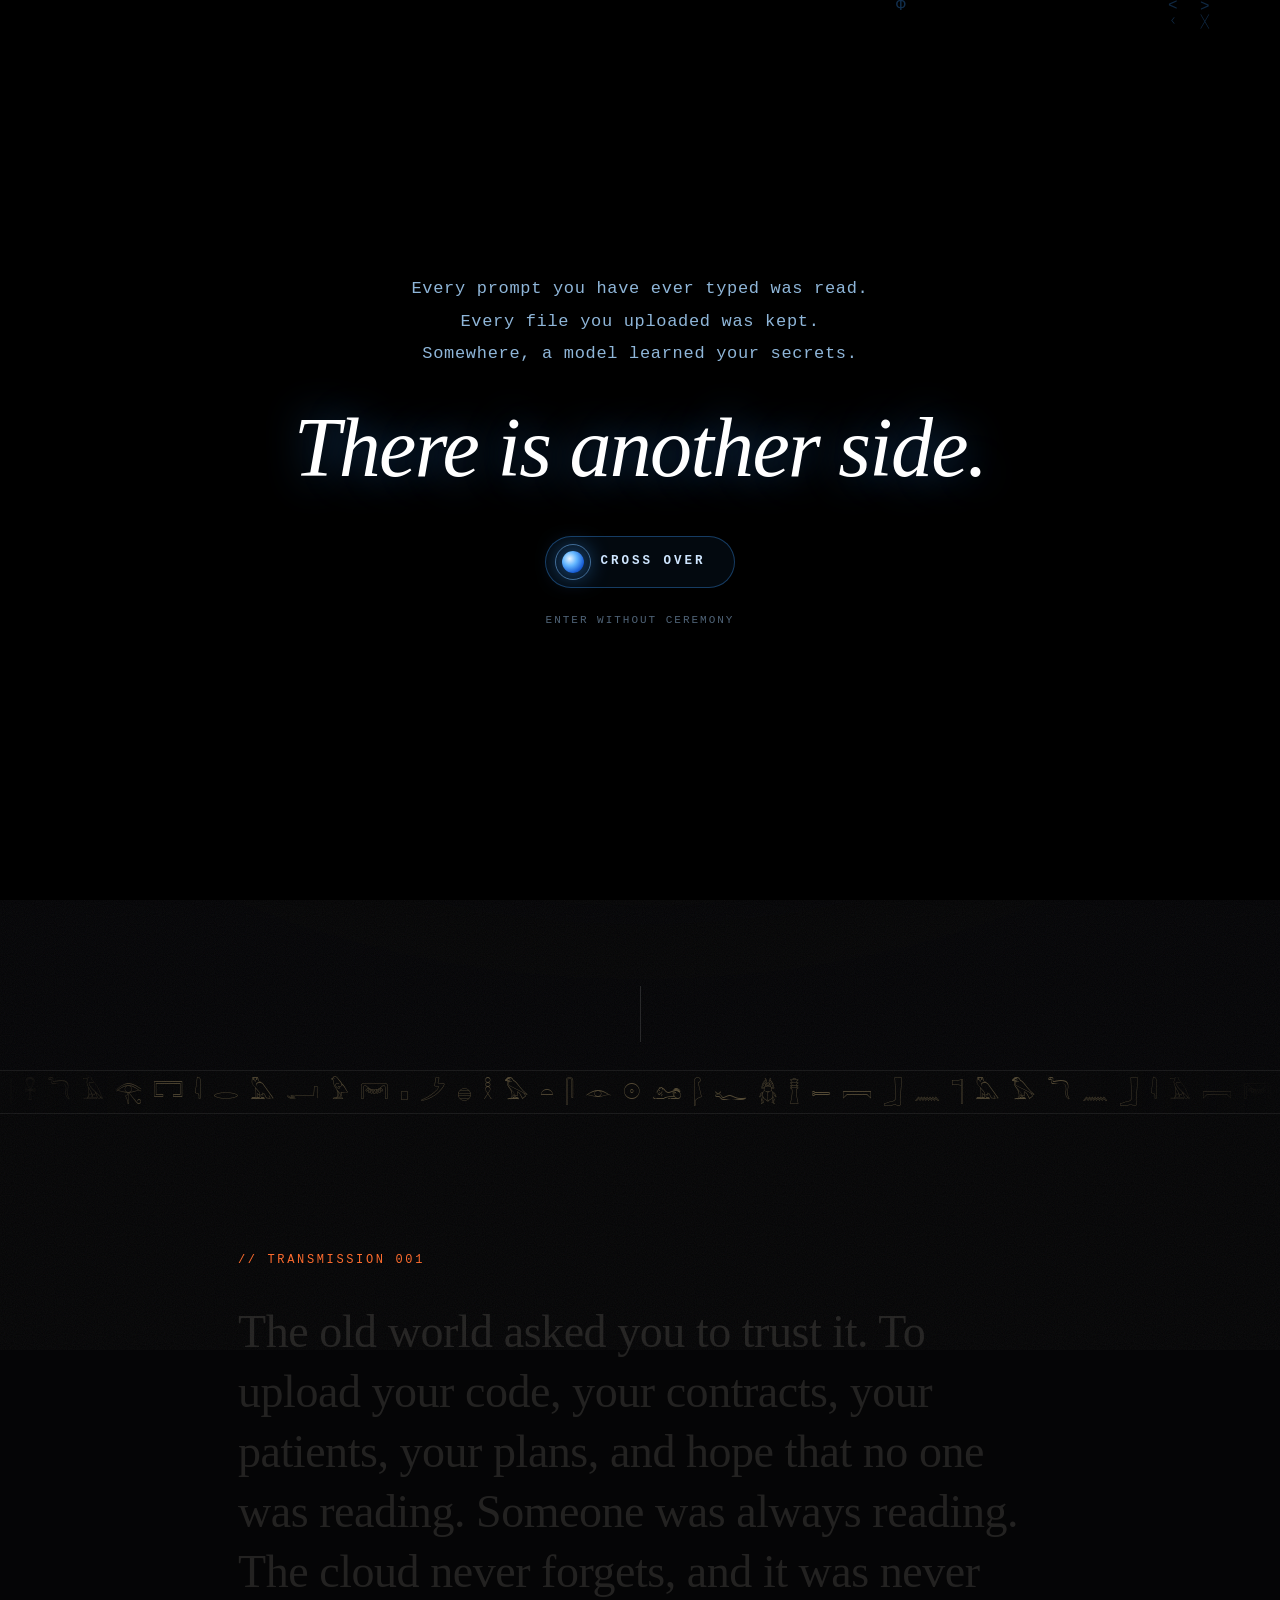
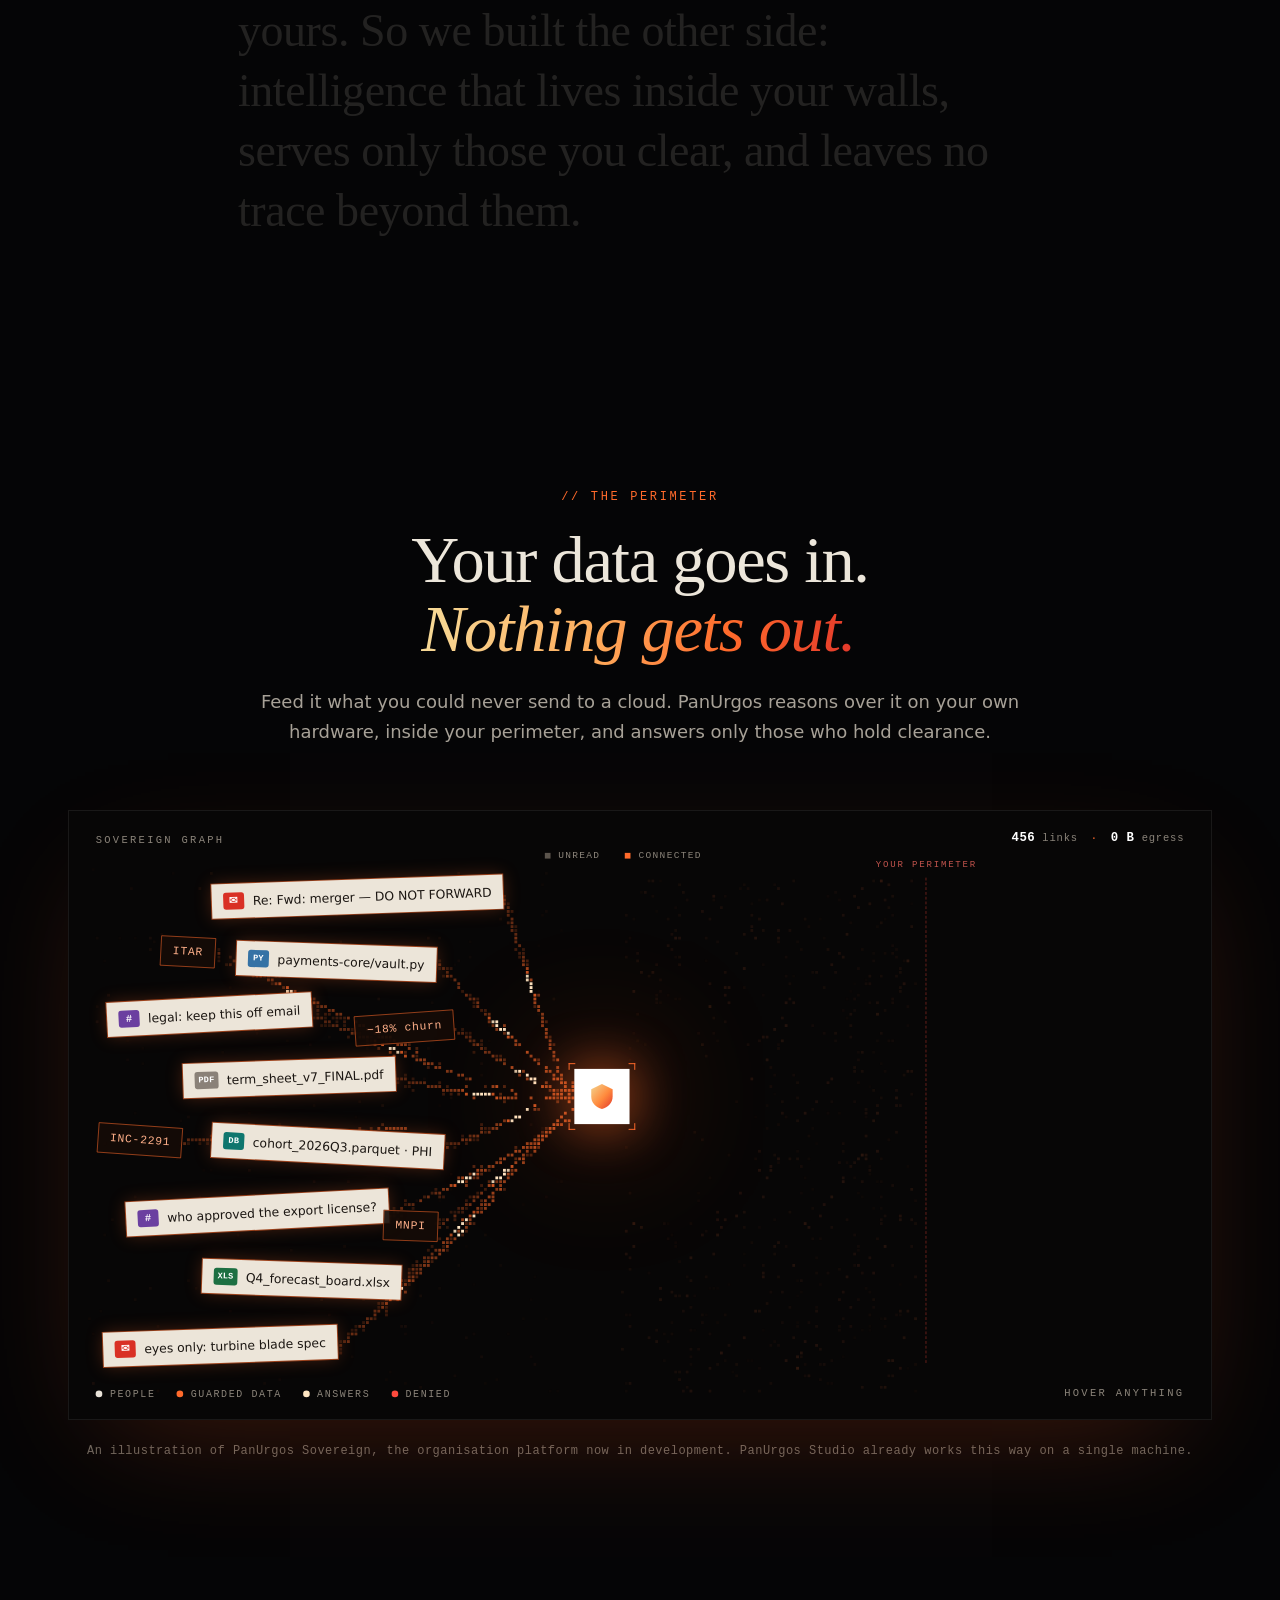
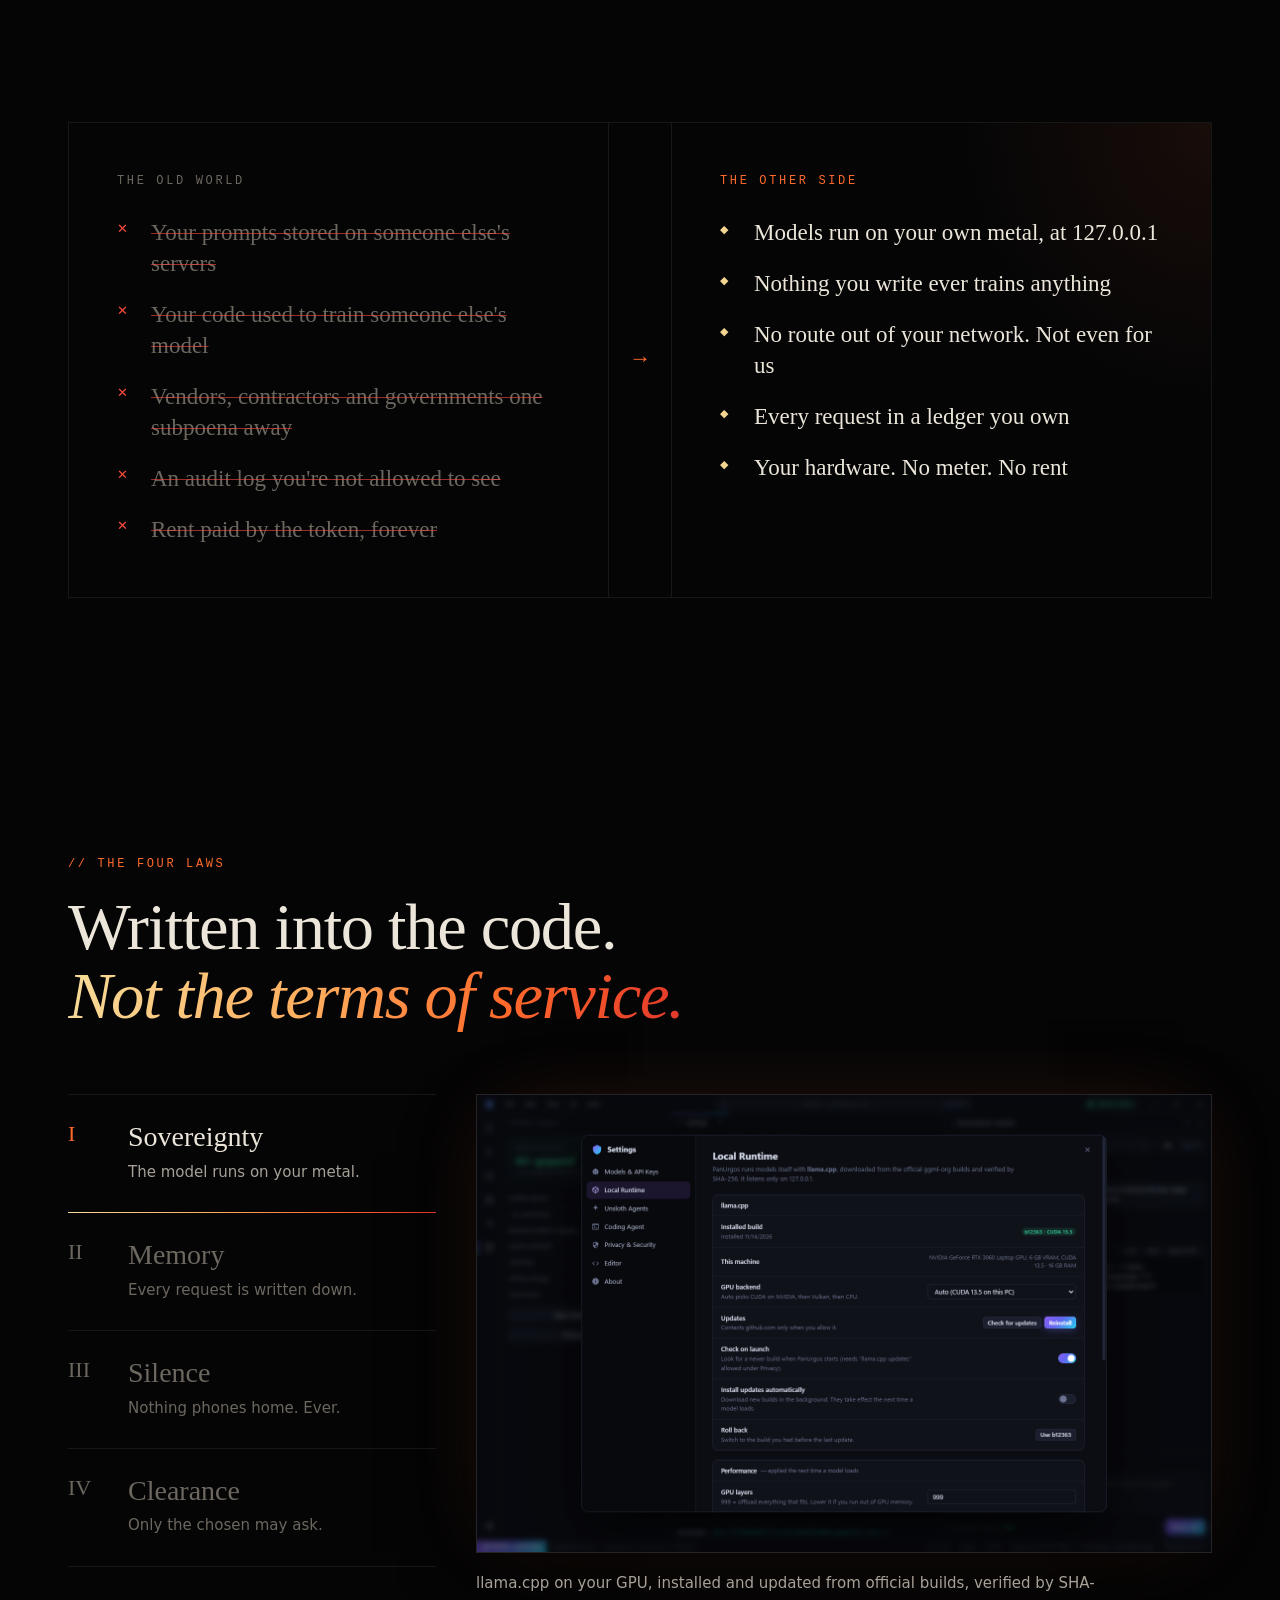
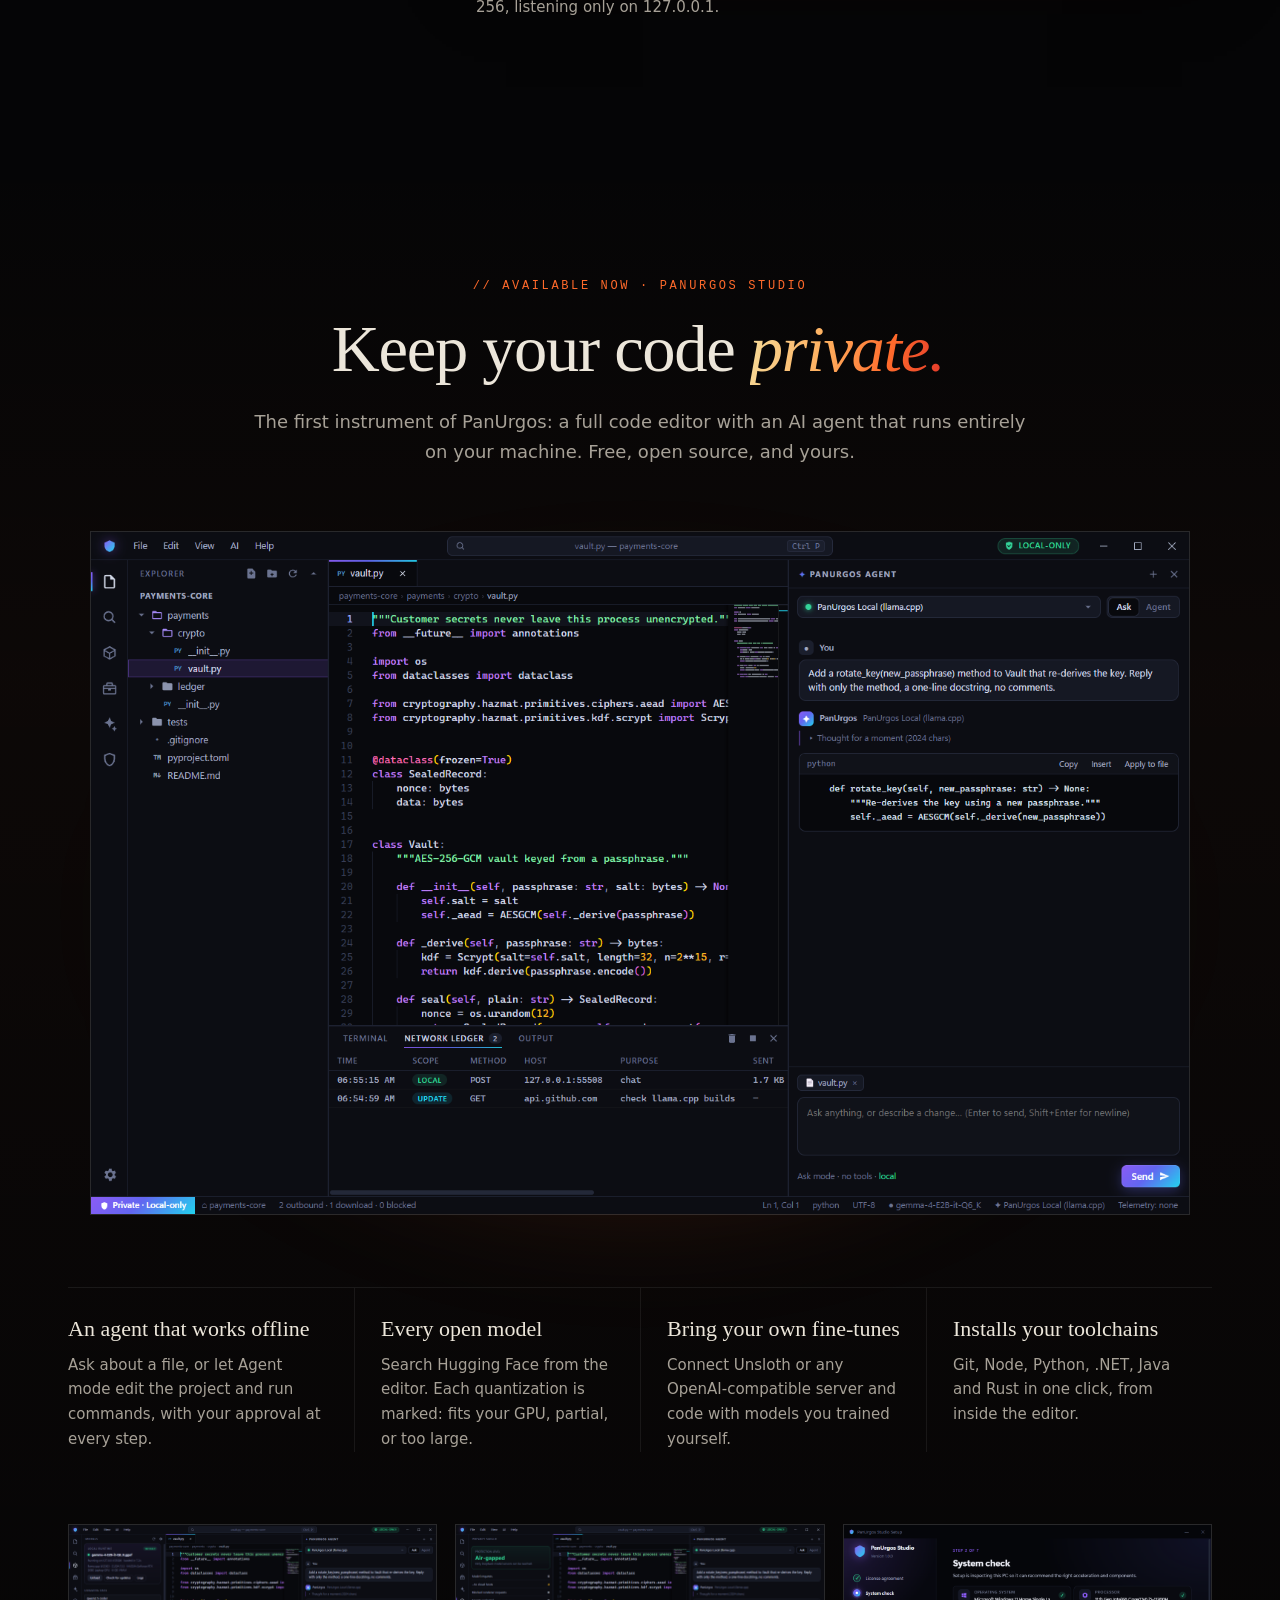
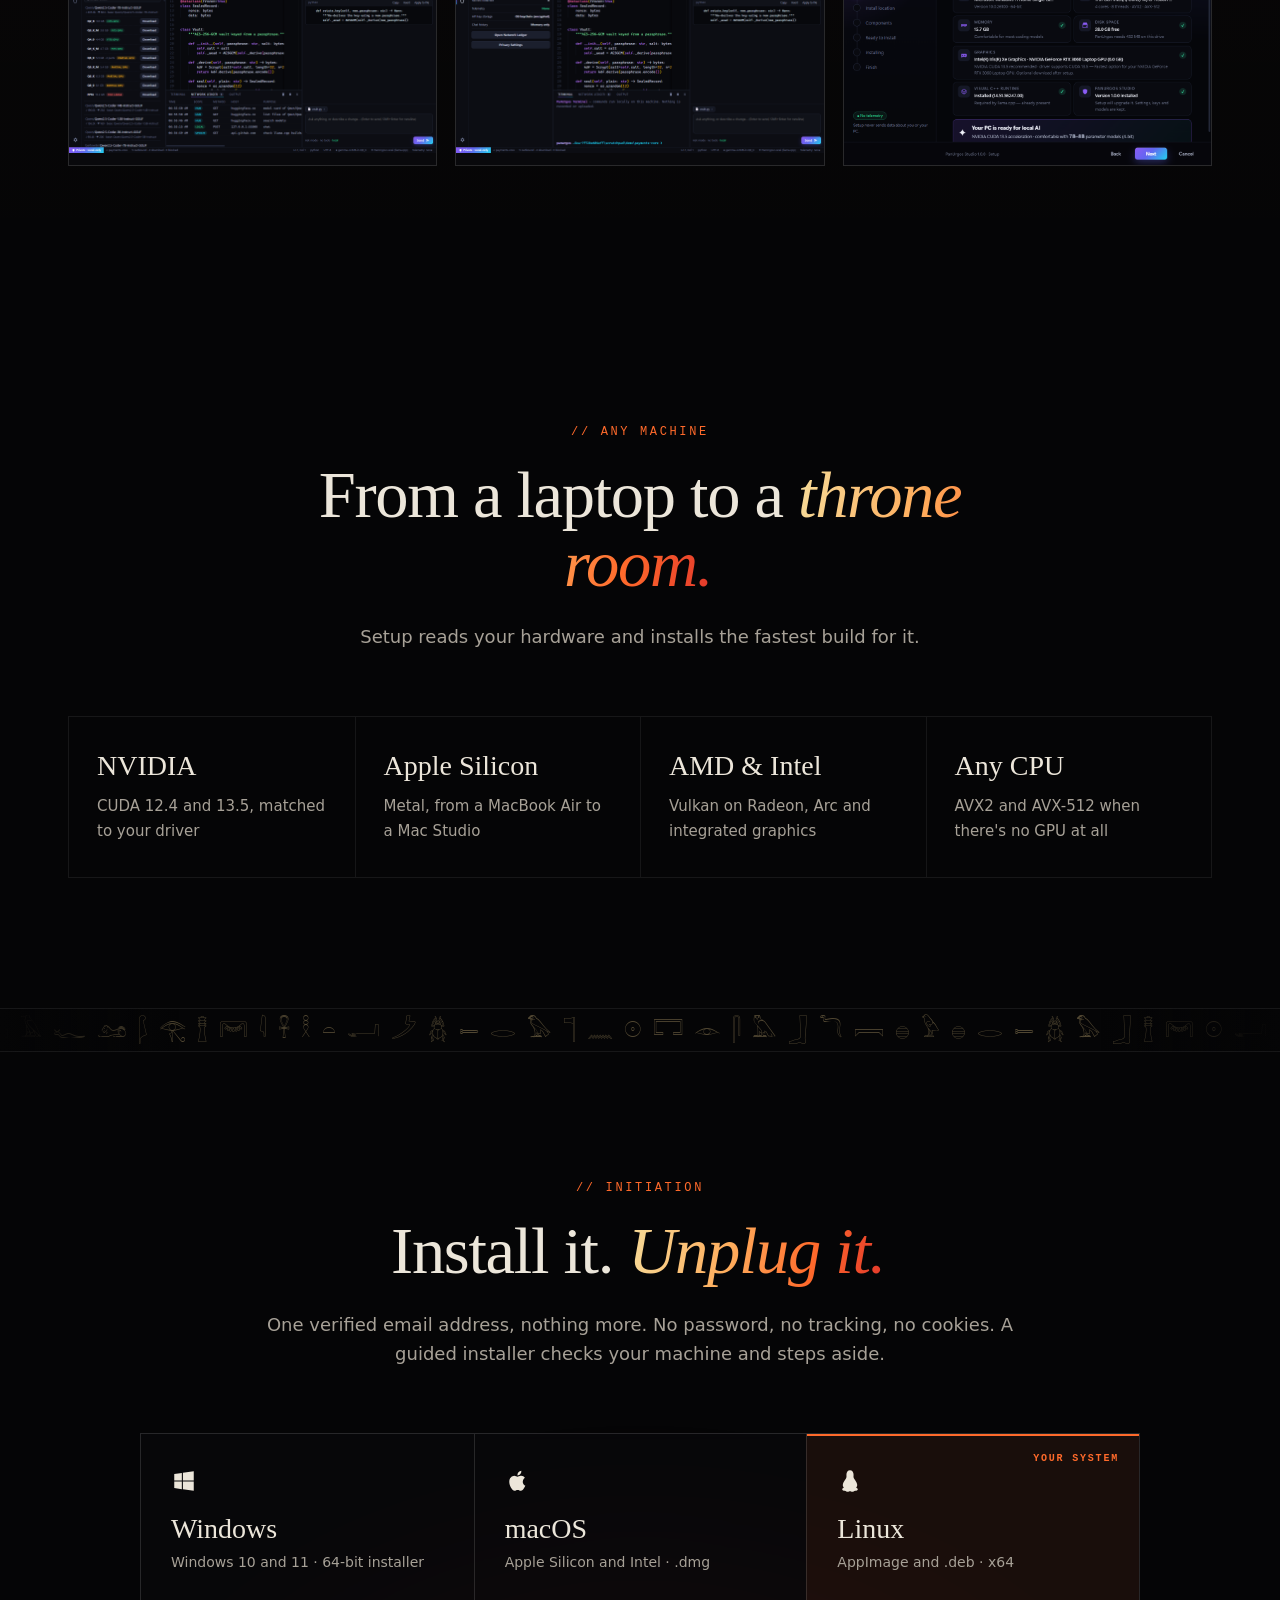
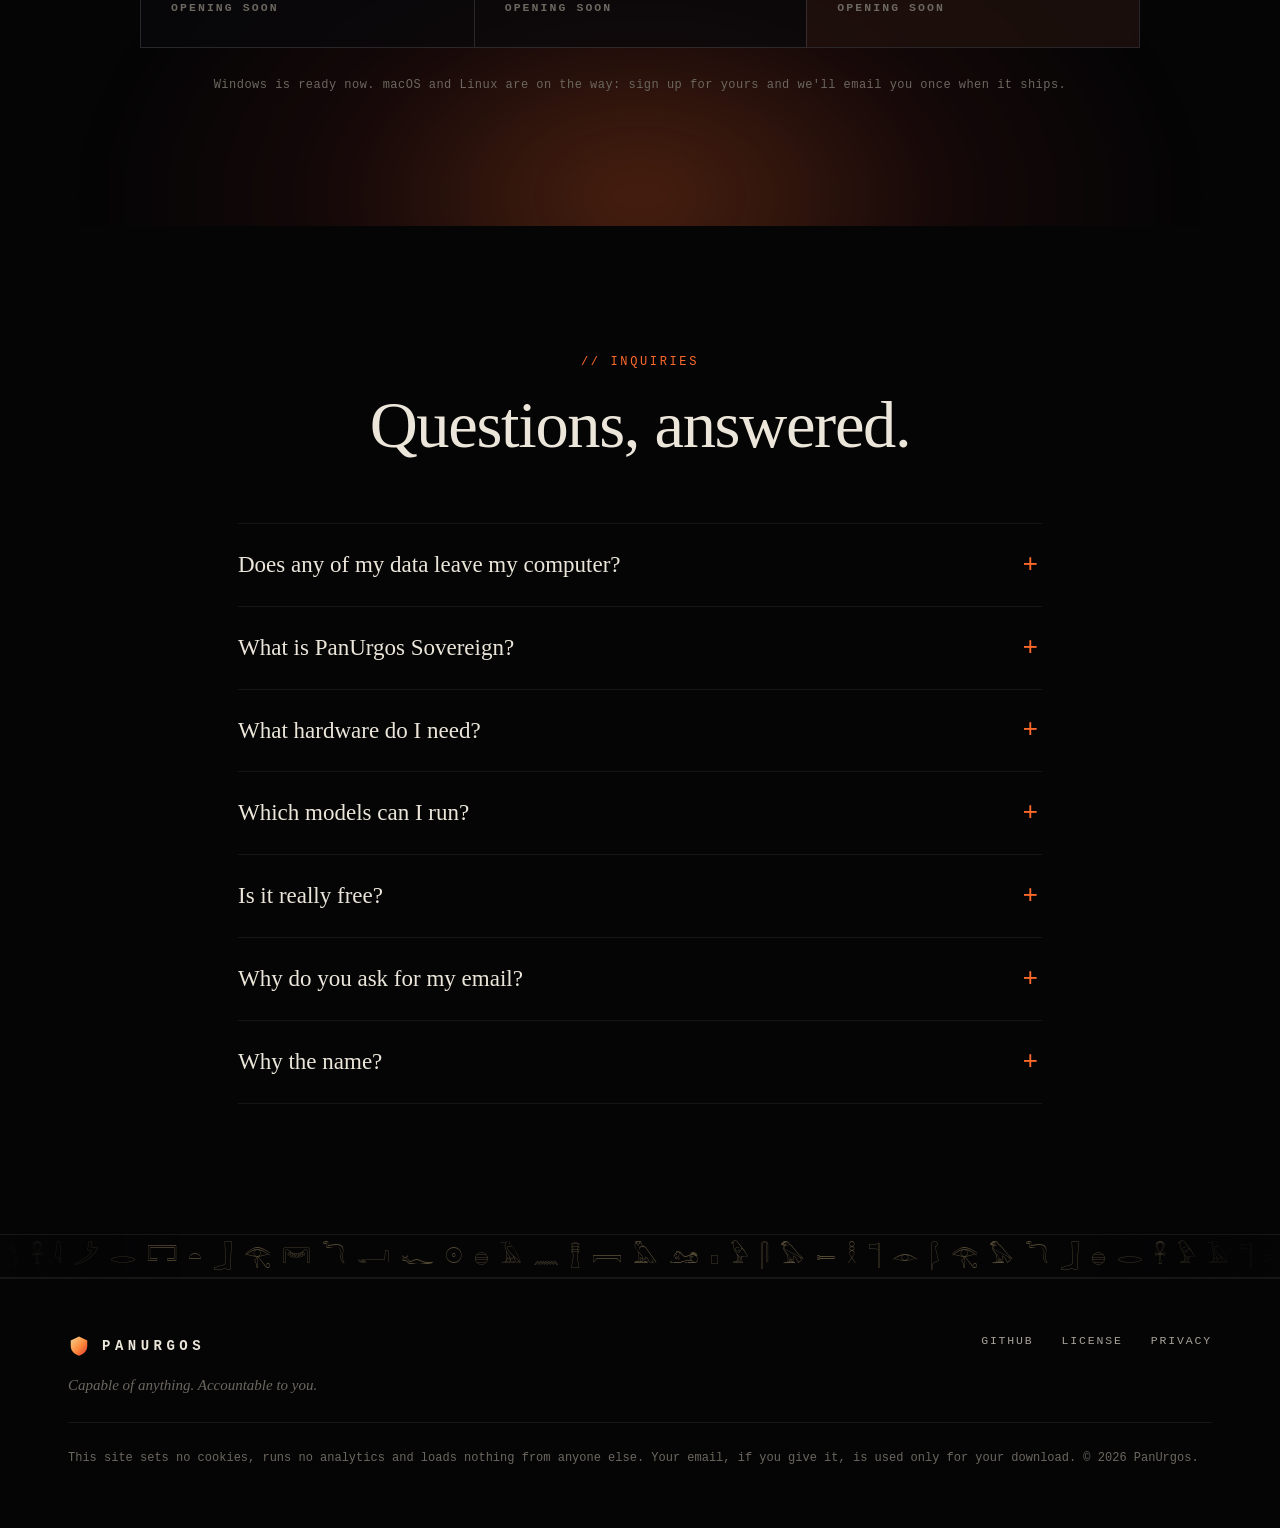
==== commit c670285f: "Remove the translation tag under the flipping headline Co-Authored-By: Claude Opus 5.5 <noreply@anth" ====
--- a/index.html
+++ b/index.html
@@ -92,9 +92,7 @@
         <p class="kicker reveal">PanUrgos <span class="sep">·</span> <span class="greek">πανοῦργος</span> <span class="sep">·</span> capable of anything</p>
         <h1 class="reveal flip-h" aria-label="Think. Create. Keep it private.">
           <span class="flip fire" id="flip" aria-hidden="true">Think.</span>
-        </h1>
-        <p class="flip-tag reveal" aria-hidden="true"><span class="bracket">[</span> <span id="flip-tag">english · think</span> <span class="bracket">]</span></p>
-        <p class="lede reveal">Intelligence that answers to you alone. Your models, on your machines, serving only the people you choose. Nothing leaves. No one else is in the room.</p>
+        </h1>        <p class="lede reveal">Intelligence that answers to you alone. Your models, on your machines, serving only the people you choose. Nothing leaves. No one else is in the room.</p>
         <div class="cta-row reveal">
           <a class="btn btn-fire btn-lg" href="#perimeter">Step inside</a>
           <a class="btn btn-ghost btn-lg" href="#download" data-os-cta data-dl-open><span data-os-label>Download Studio</span></a>
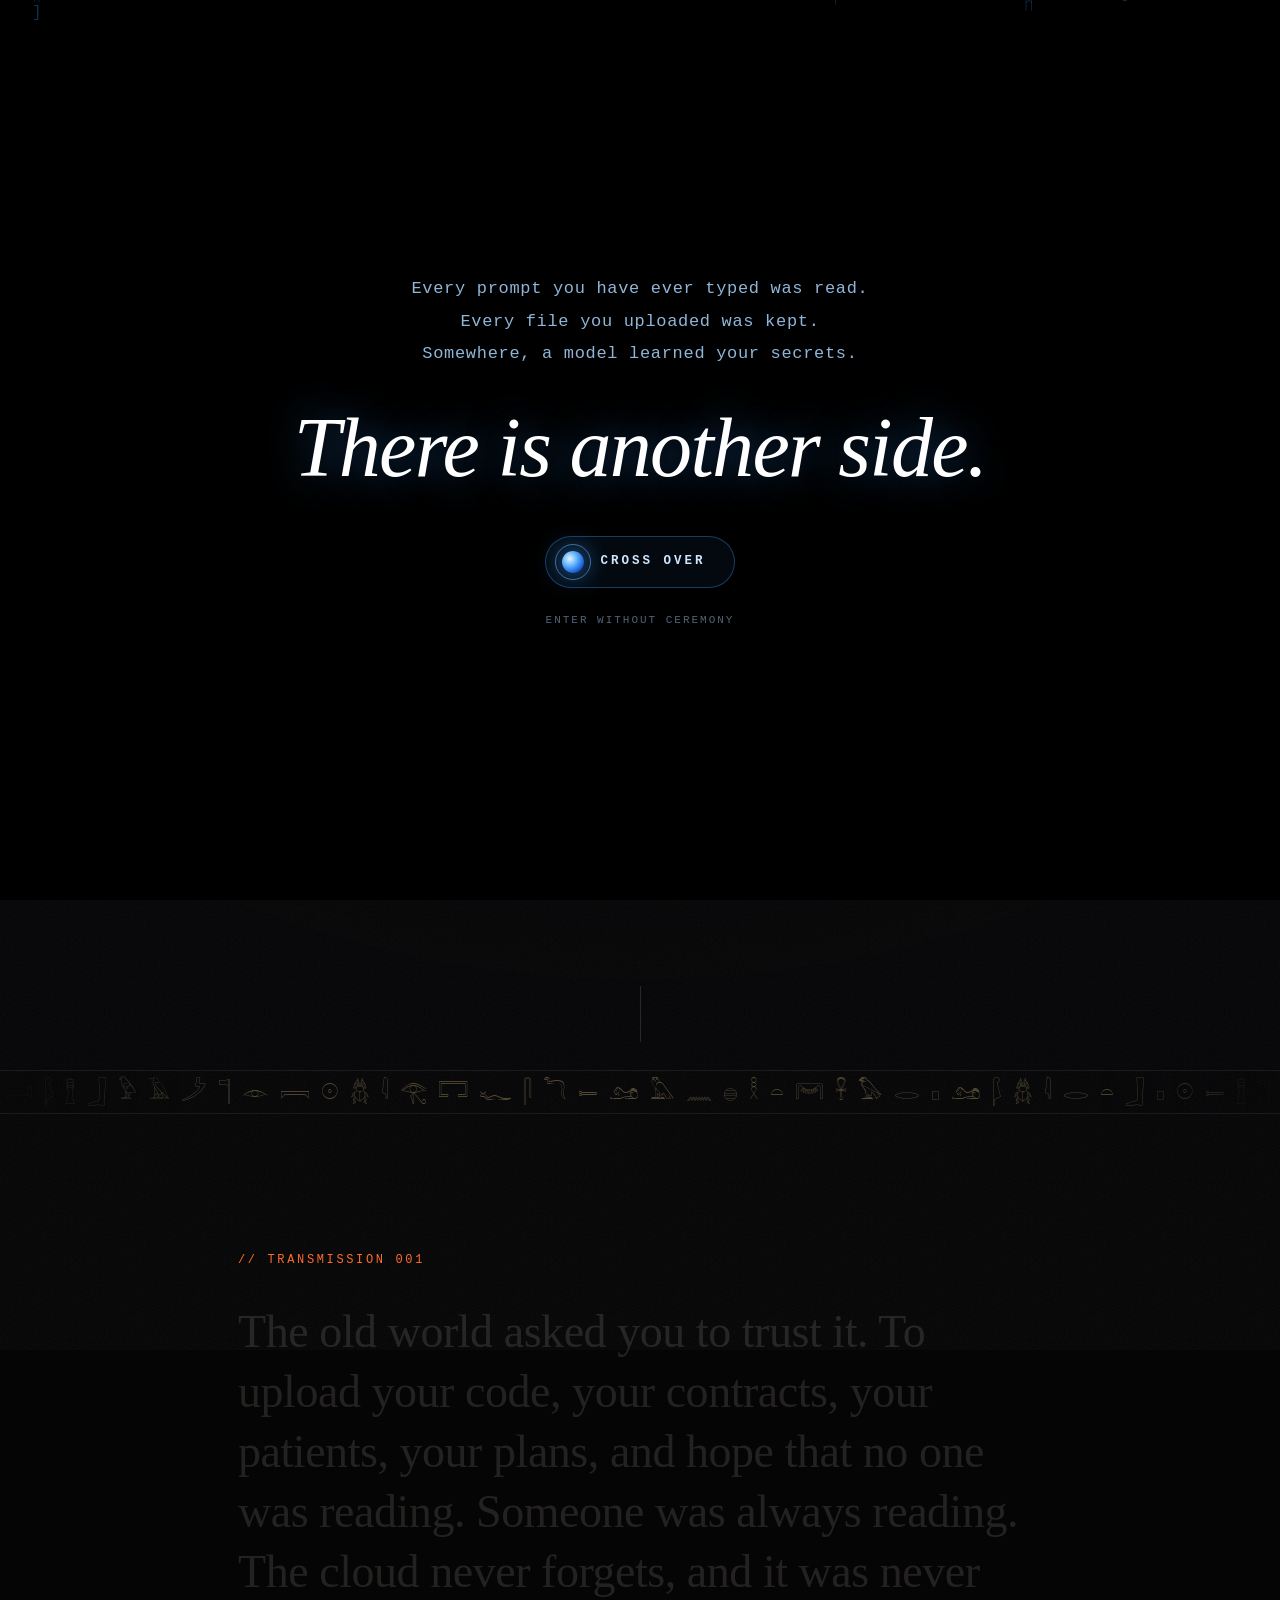
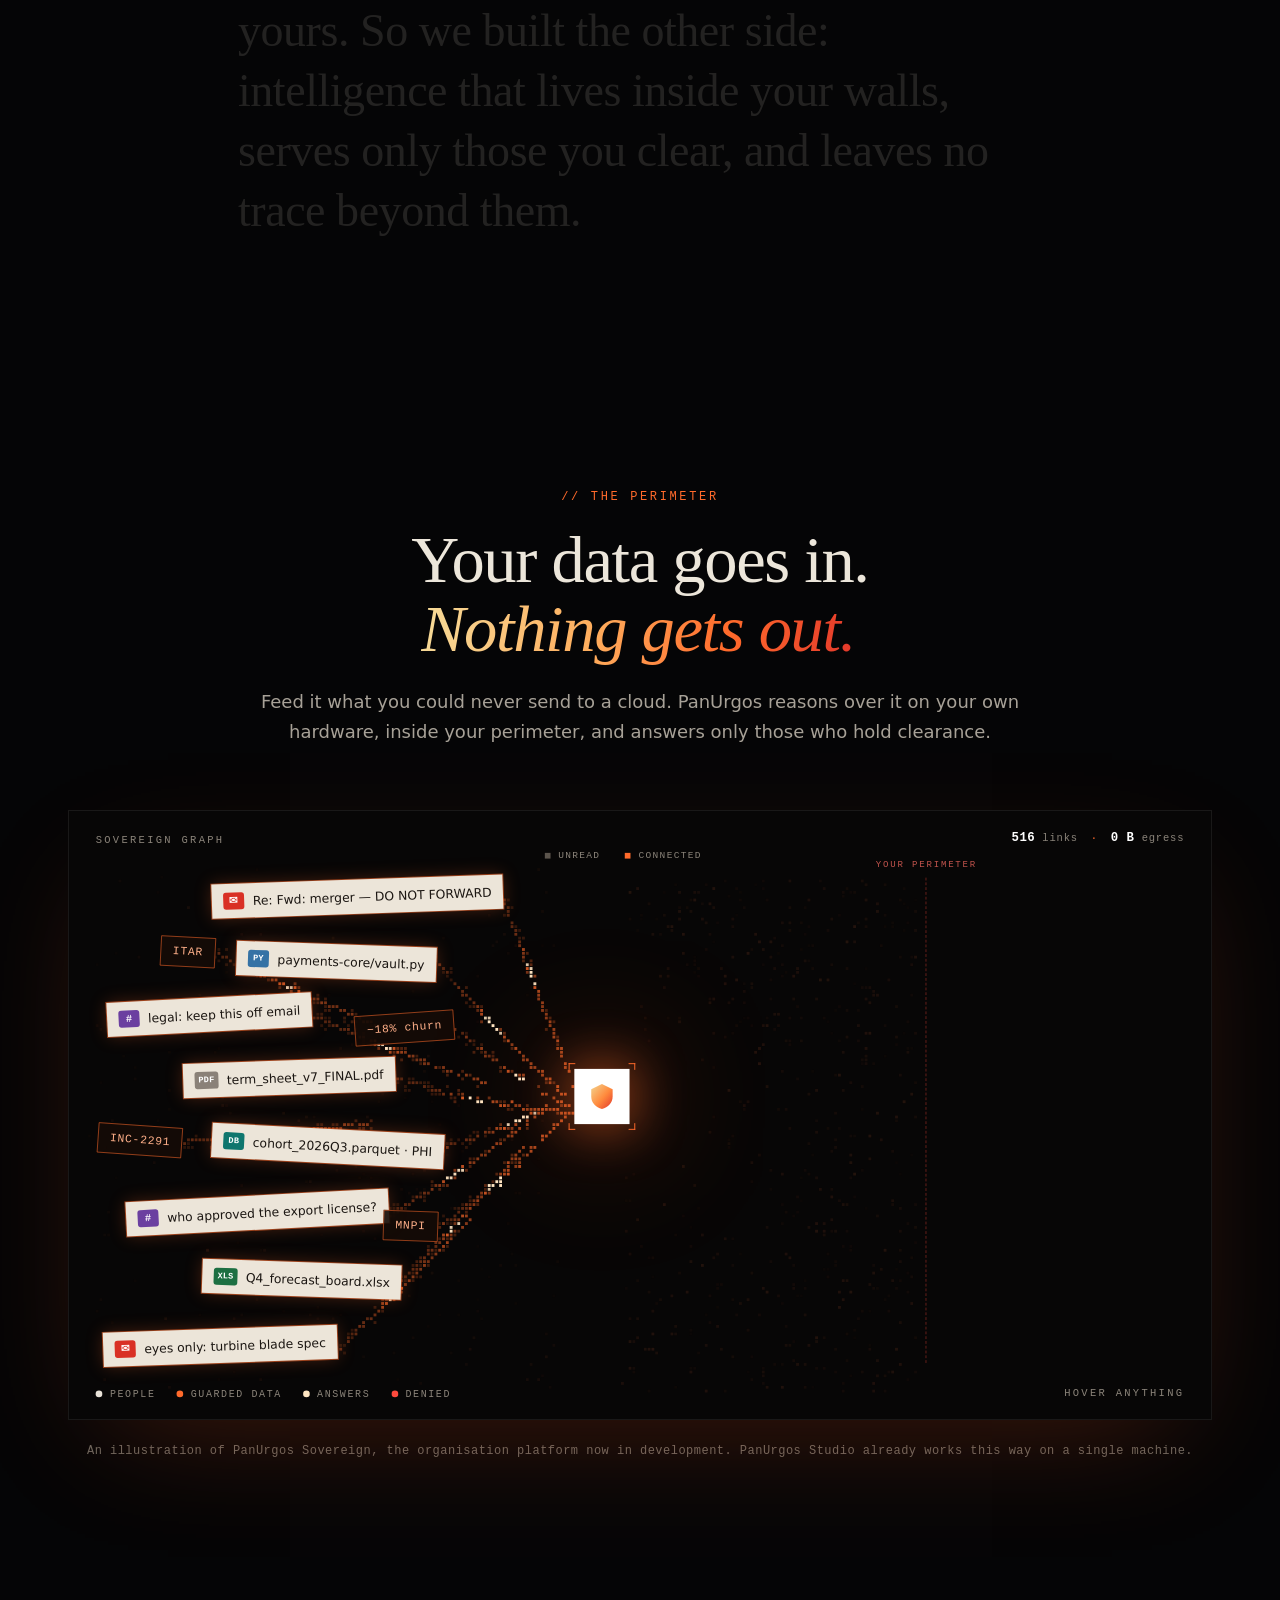
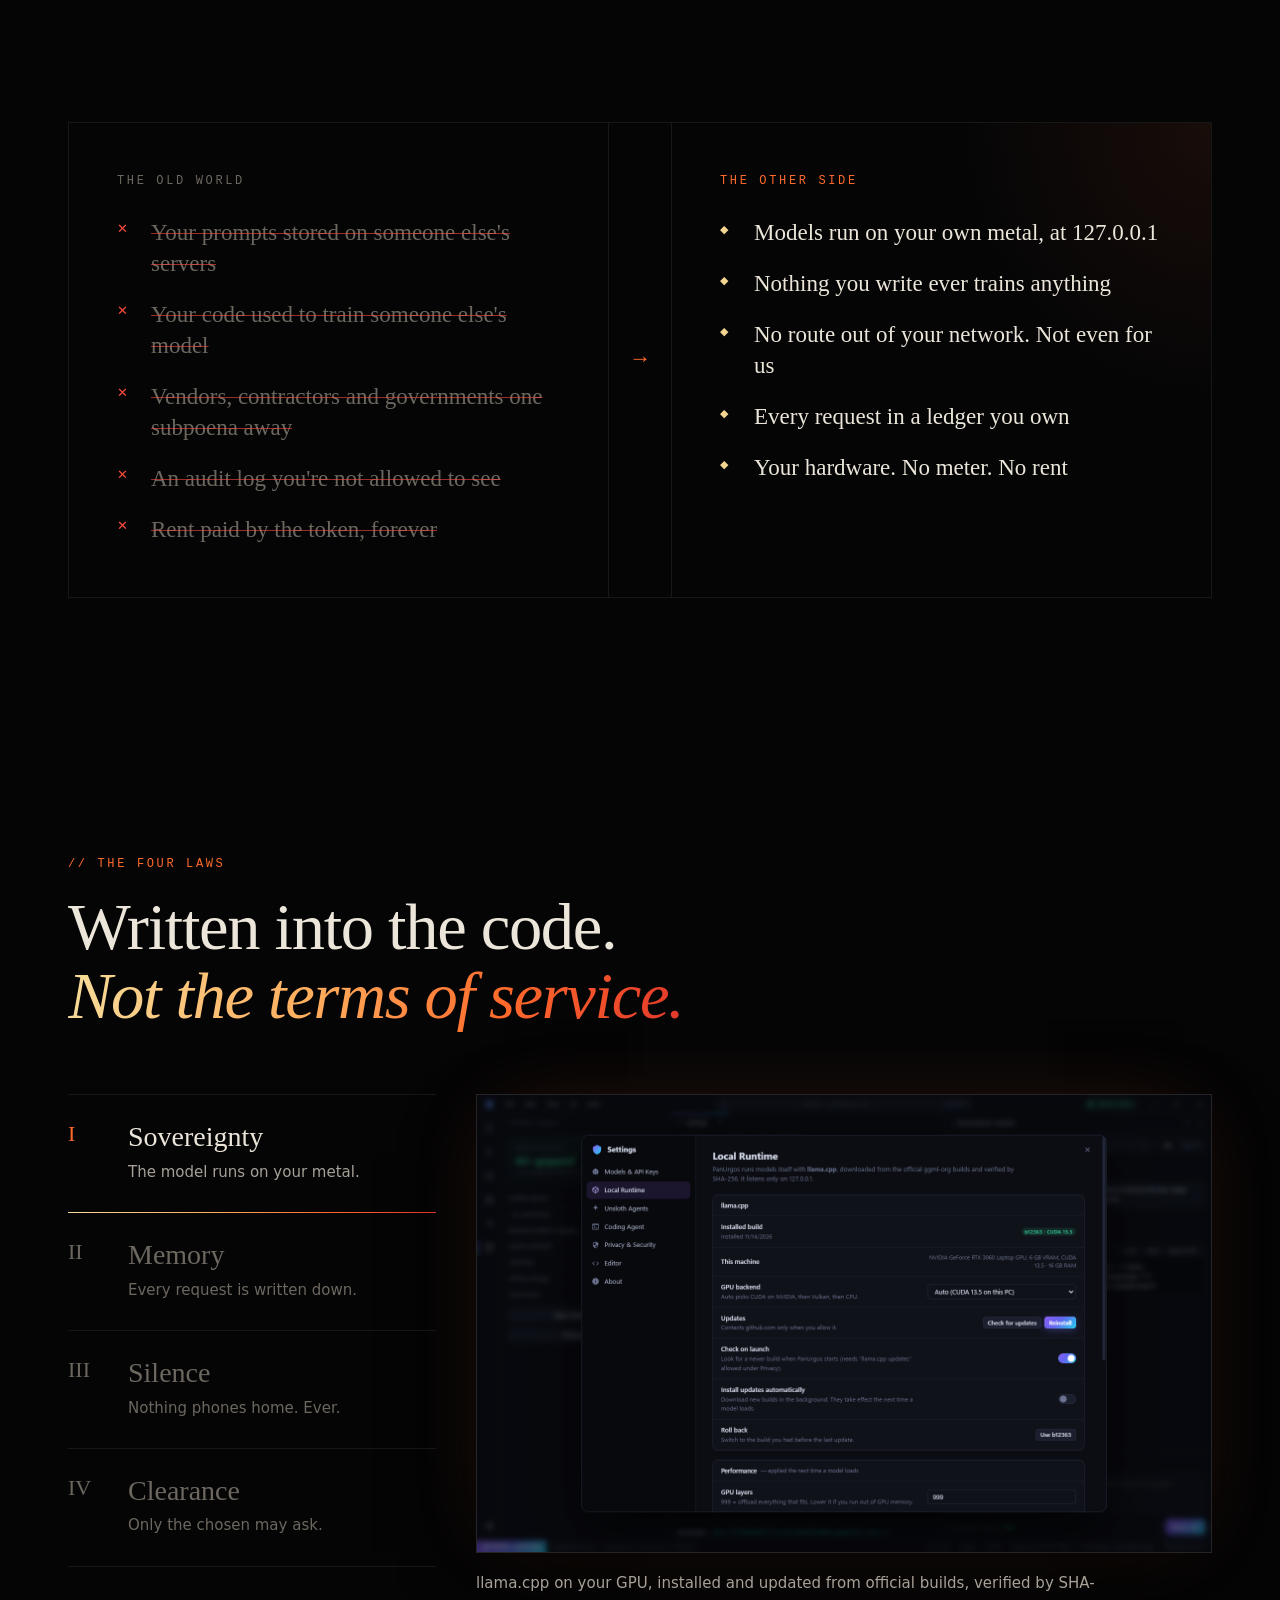
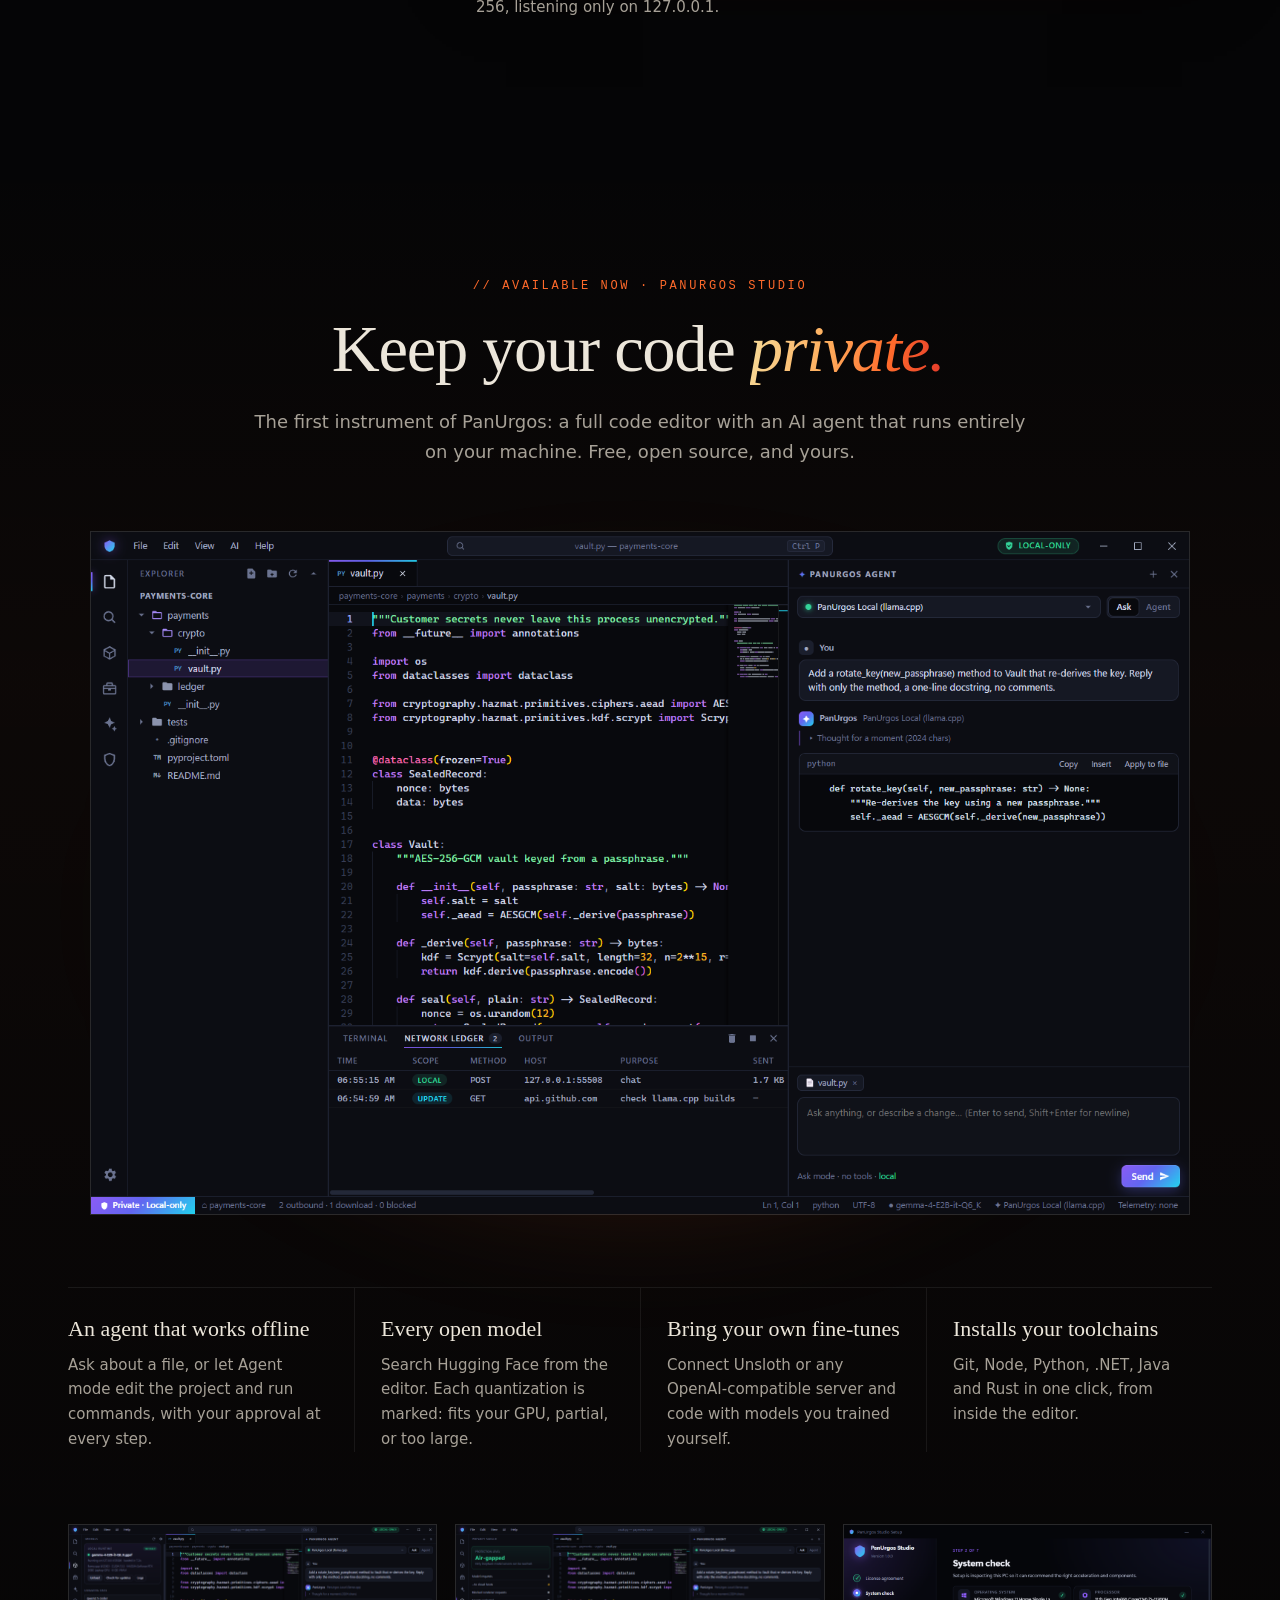
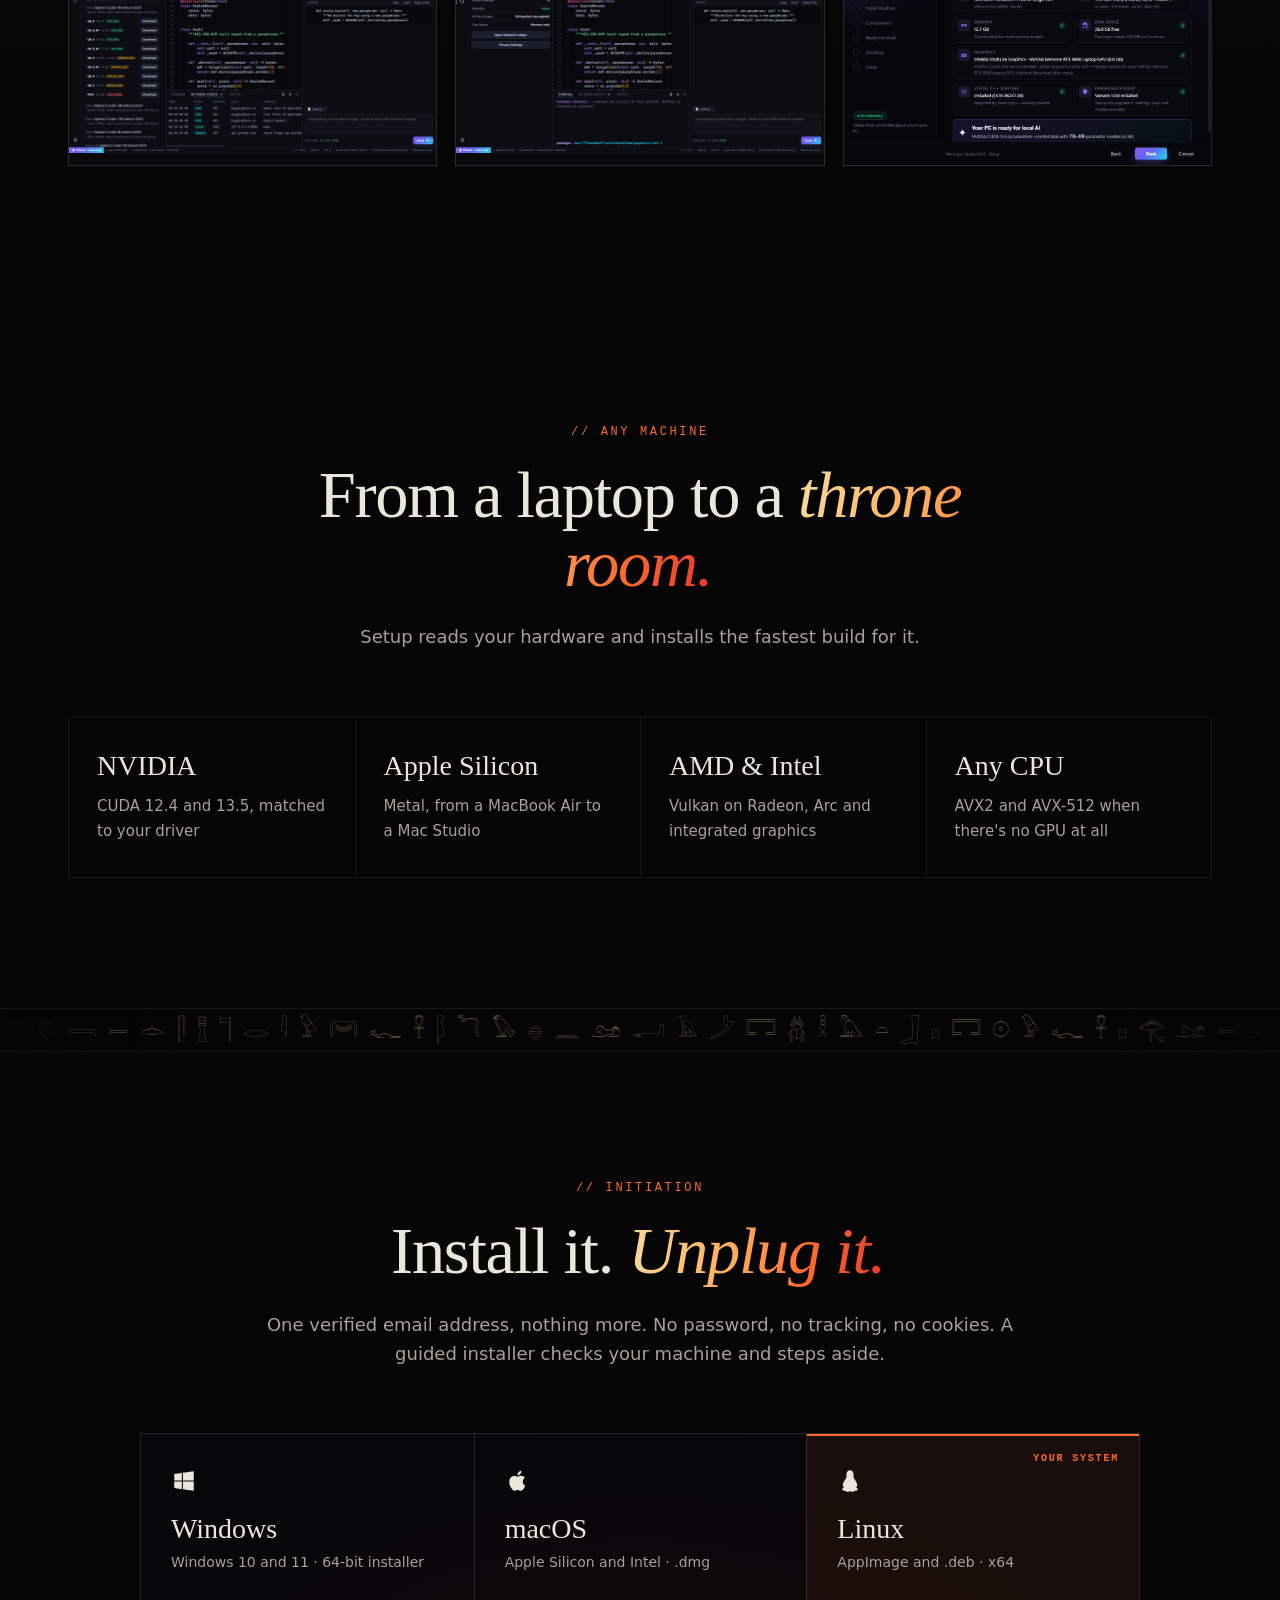
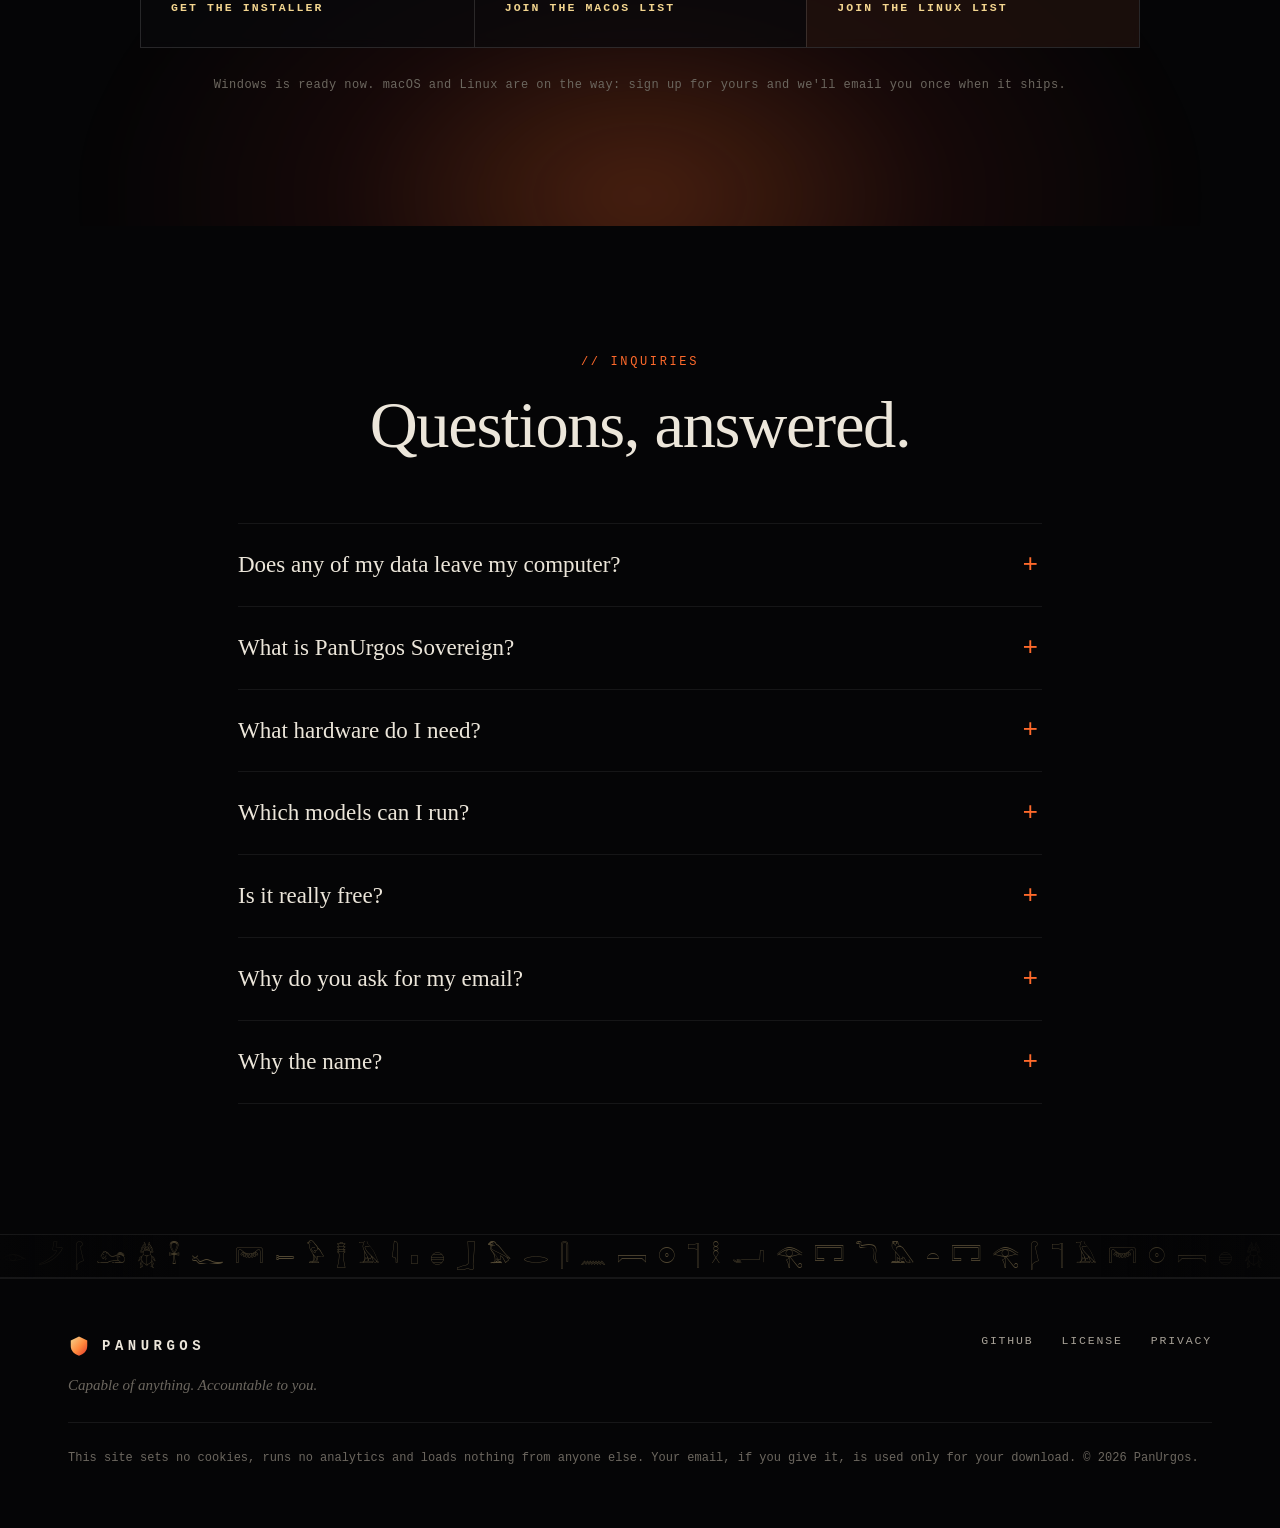
==== commit 62bf8c50: "Switch on signup-gated downloads (live download service) Co-Authored-By: Claude Opus 5.5 <noreply@an" ====
--- a/index.html
+++ b/index.html
@@ -16,7 +16,7 @@
   <meta property="og:image" content="https://panurgos.com/assets/og.png">
   <meta name="twitter:card" content="summary_large_image">
   <!-- No analytics, no cookies, no fonts or scripts from anyone else. Everything here is served from panurgos.com. -->
-  <meta http-equiv="Content-Security-Policy" content="default-src 'self'; img-src 'self' data:; style-src 'self' 'unsafe-inline'; script-src 'self'; connect-src 'self' http://127.0.0.1:8787 https://*.workers.dev; base-uri 'self'; form-action 'none'">
+  <meta http-equiv="Content-Security-Policy" content="default-src 'self'; img-src 'self' data:; style-src 'self' 'unsafe-inline'; script-src 'self'; connect-src 'self' http://127.0.0.1:8787 https://panurgos-api.panurgos-download-api.workers.dev; base-uri 'self'; form-action 'none'">
   <link rel="stylesheet" href="styles.css">
 </head>
 <body>
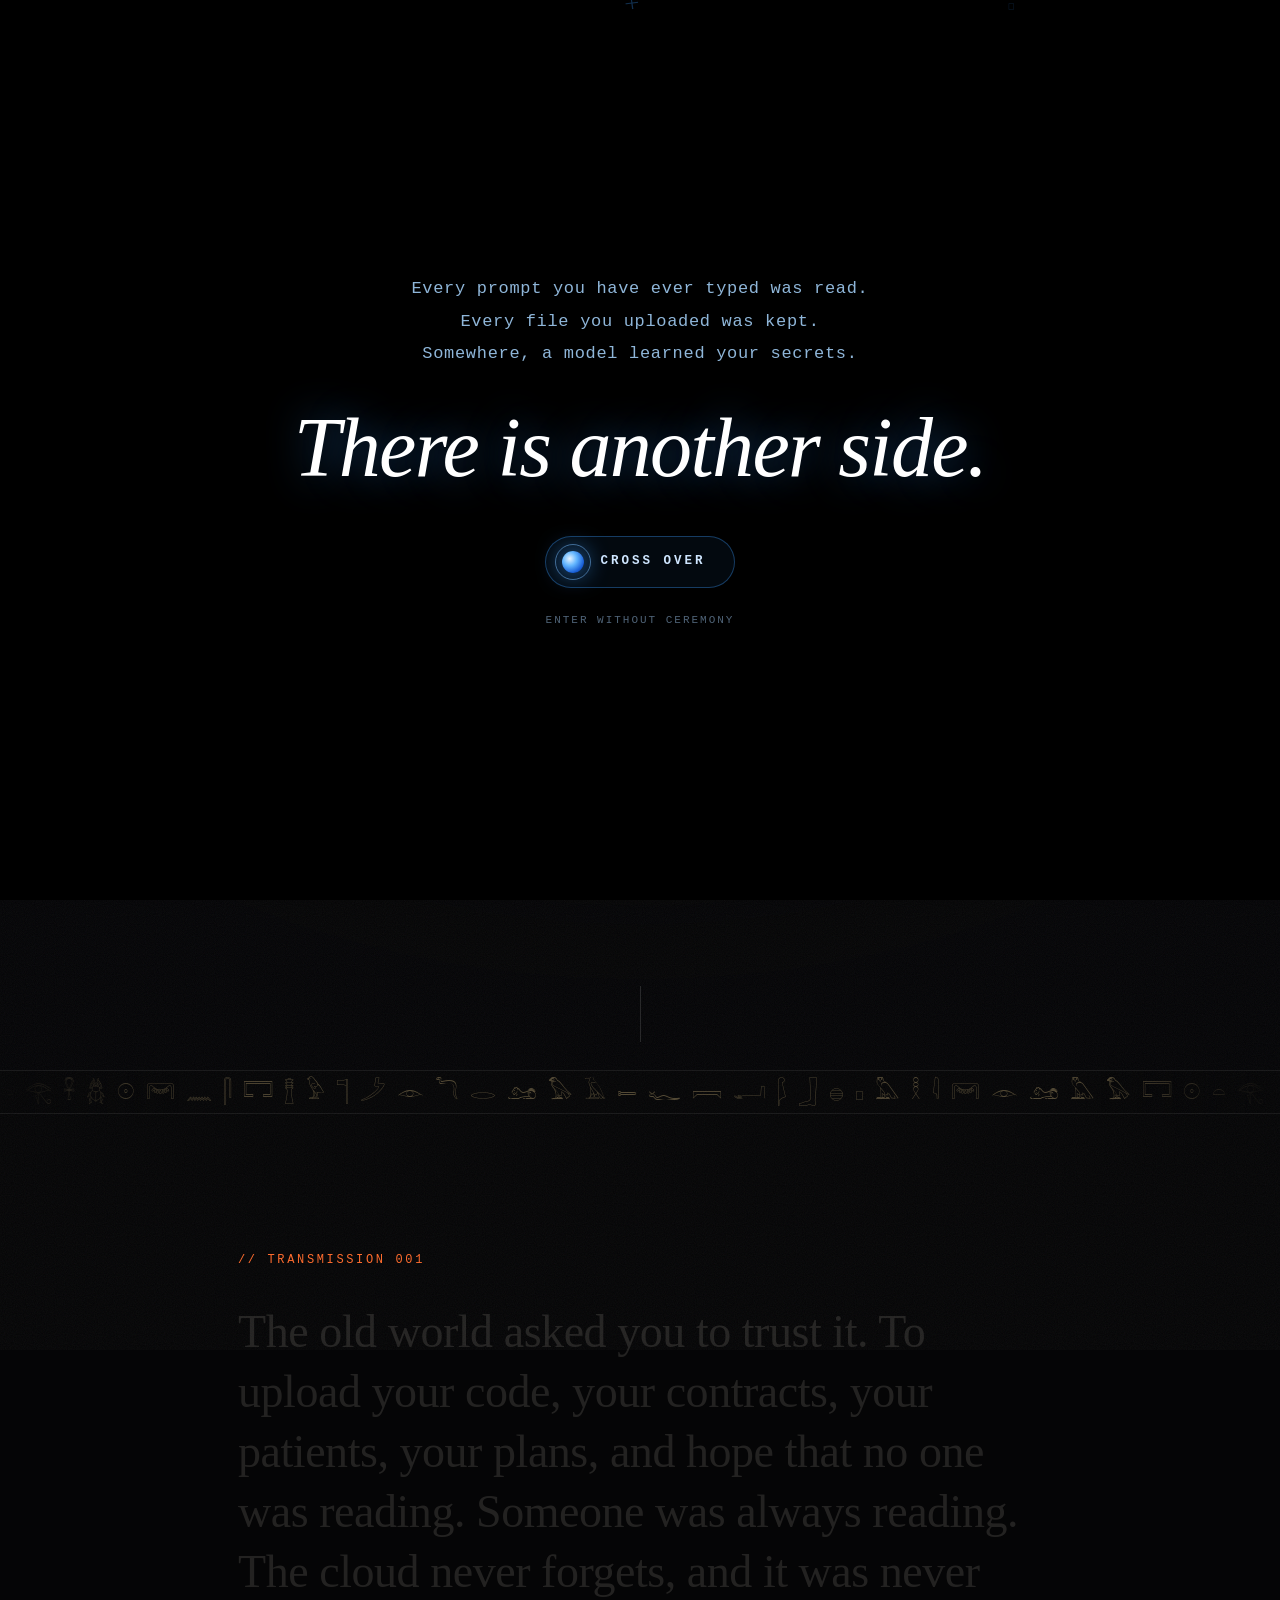
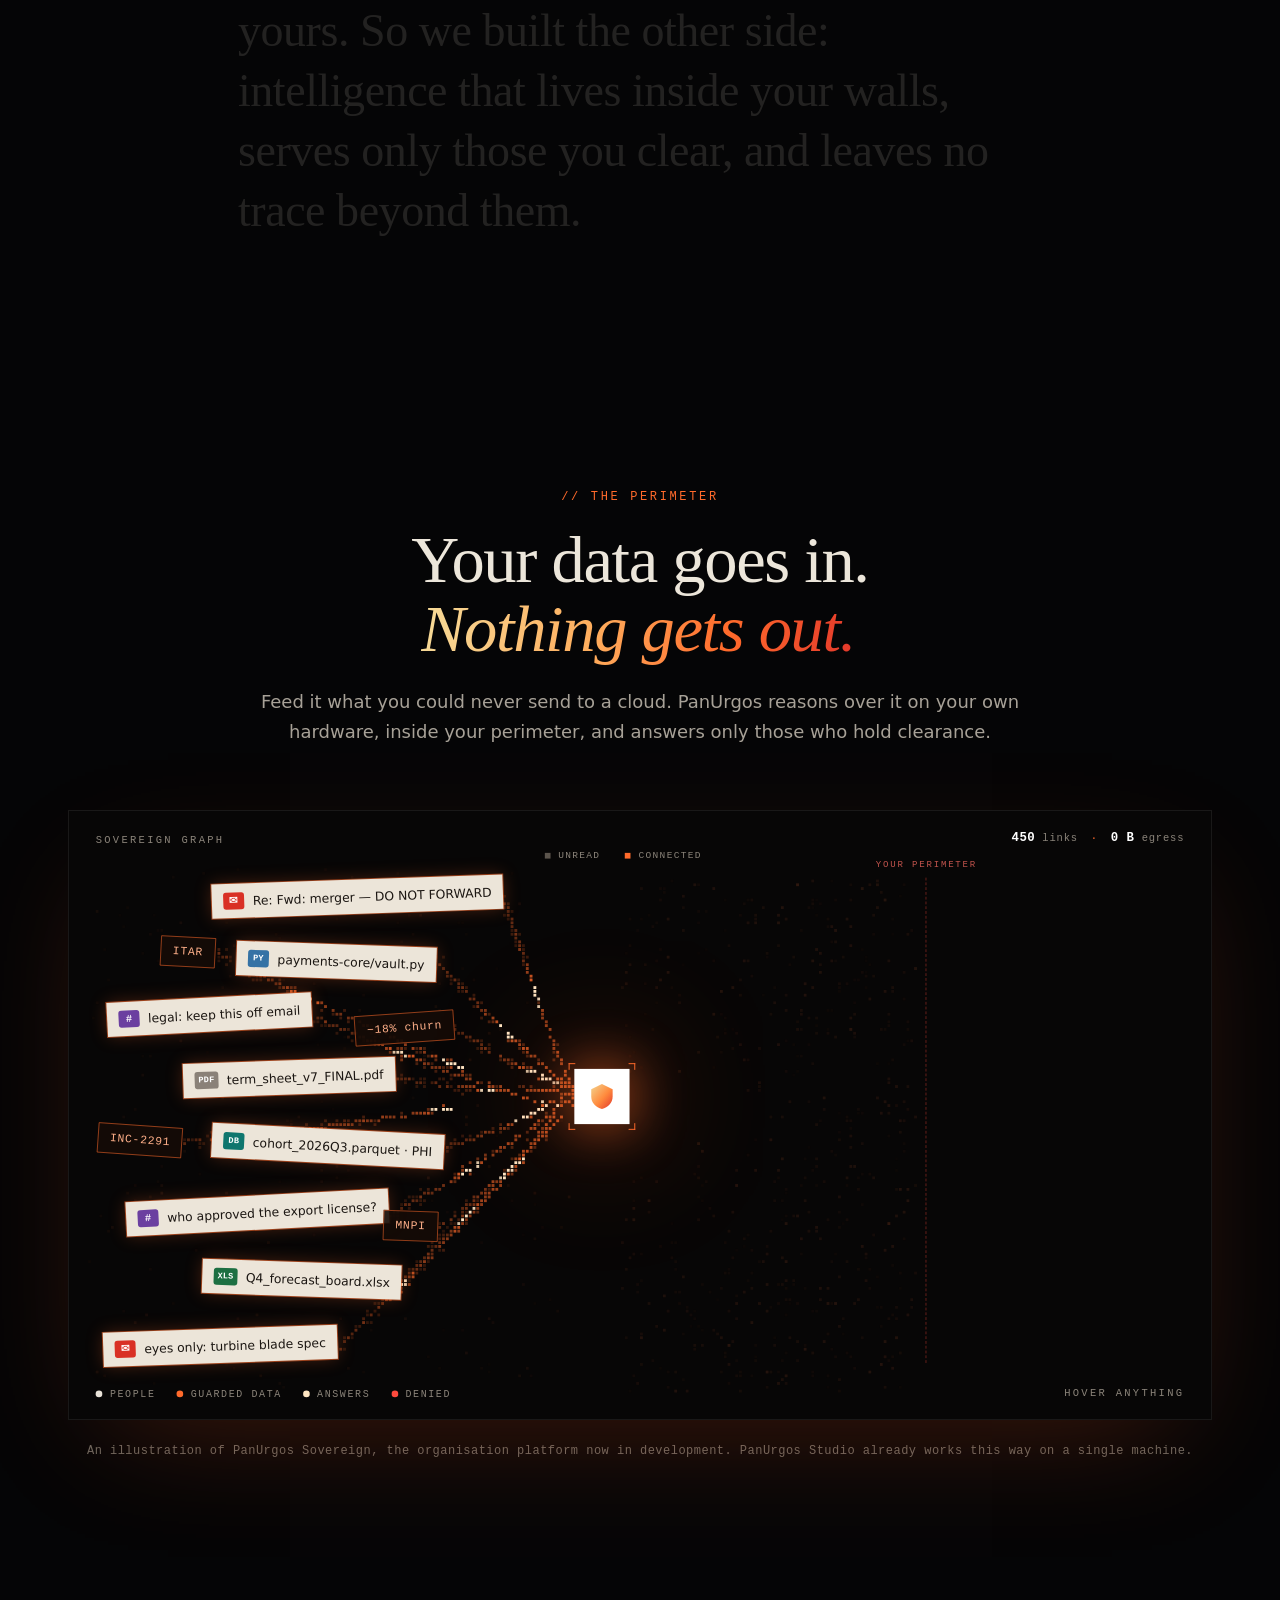
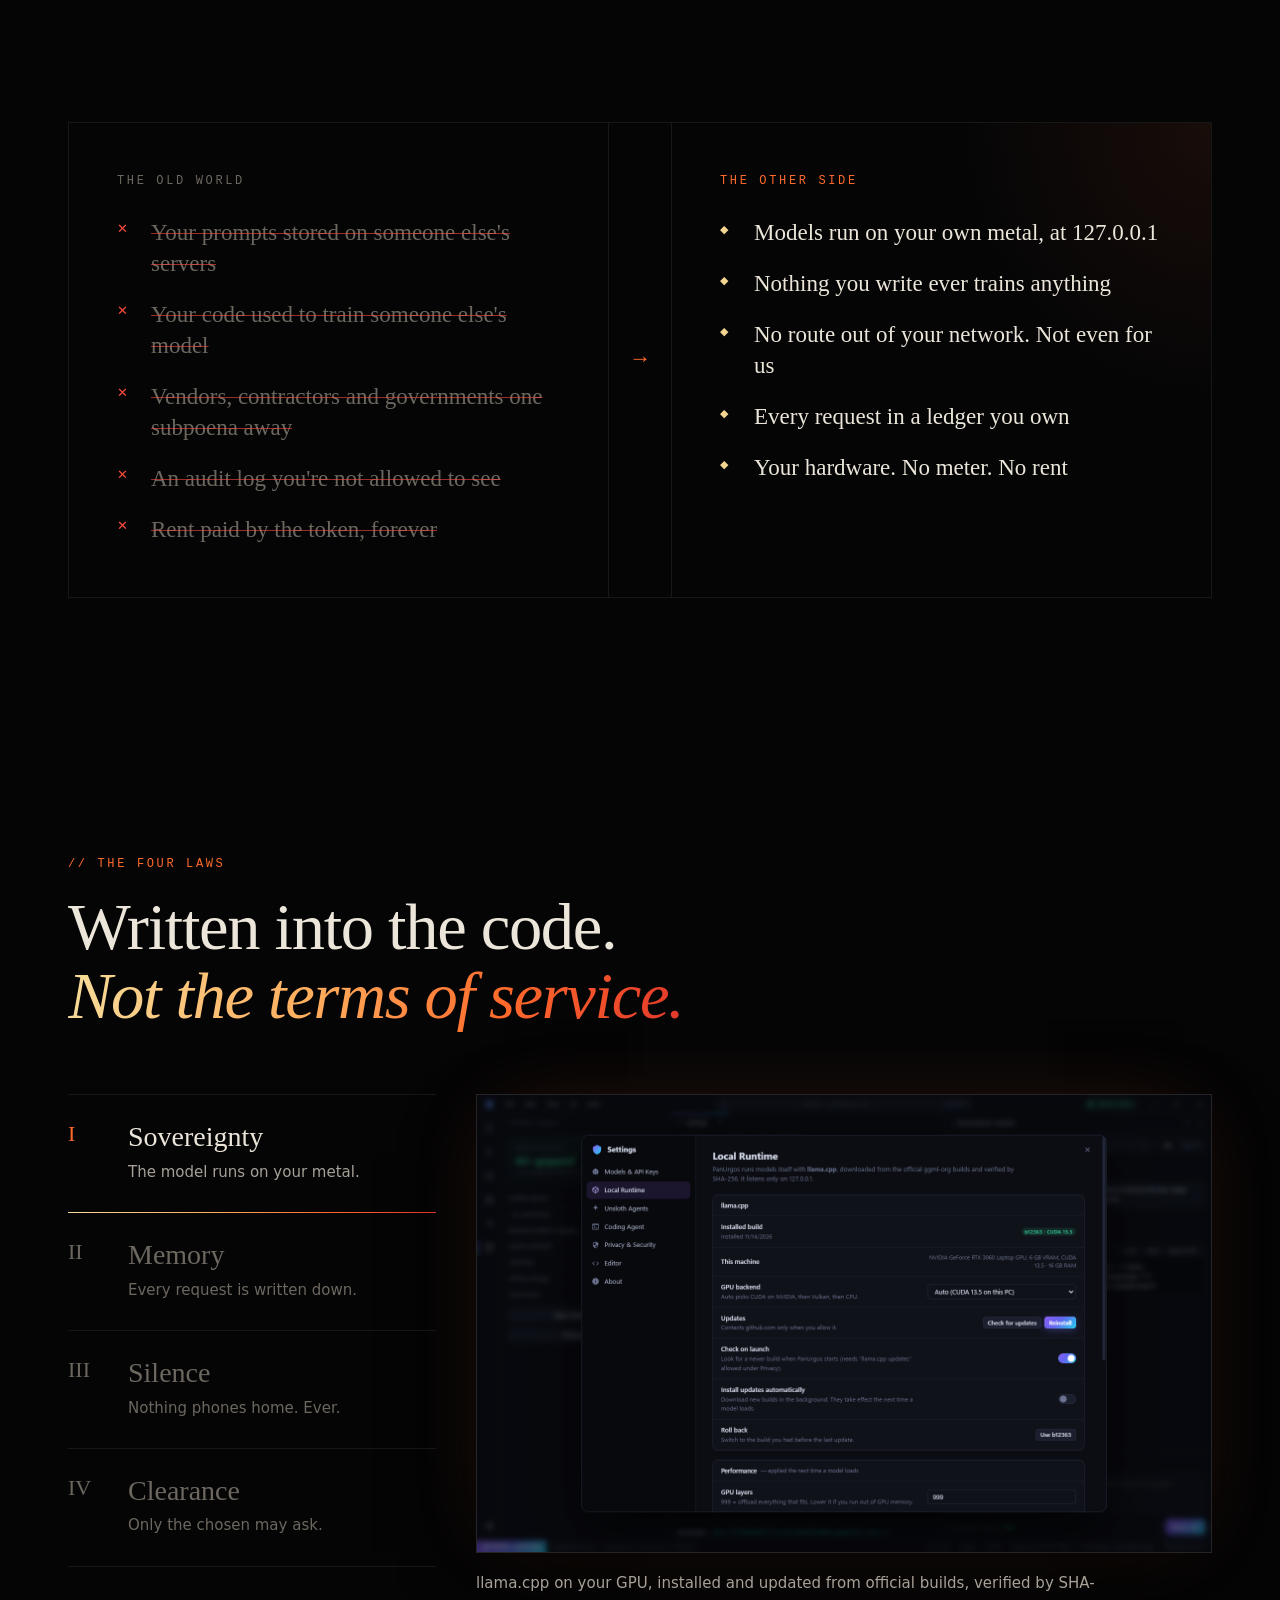
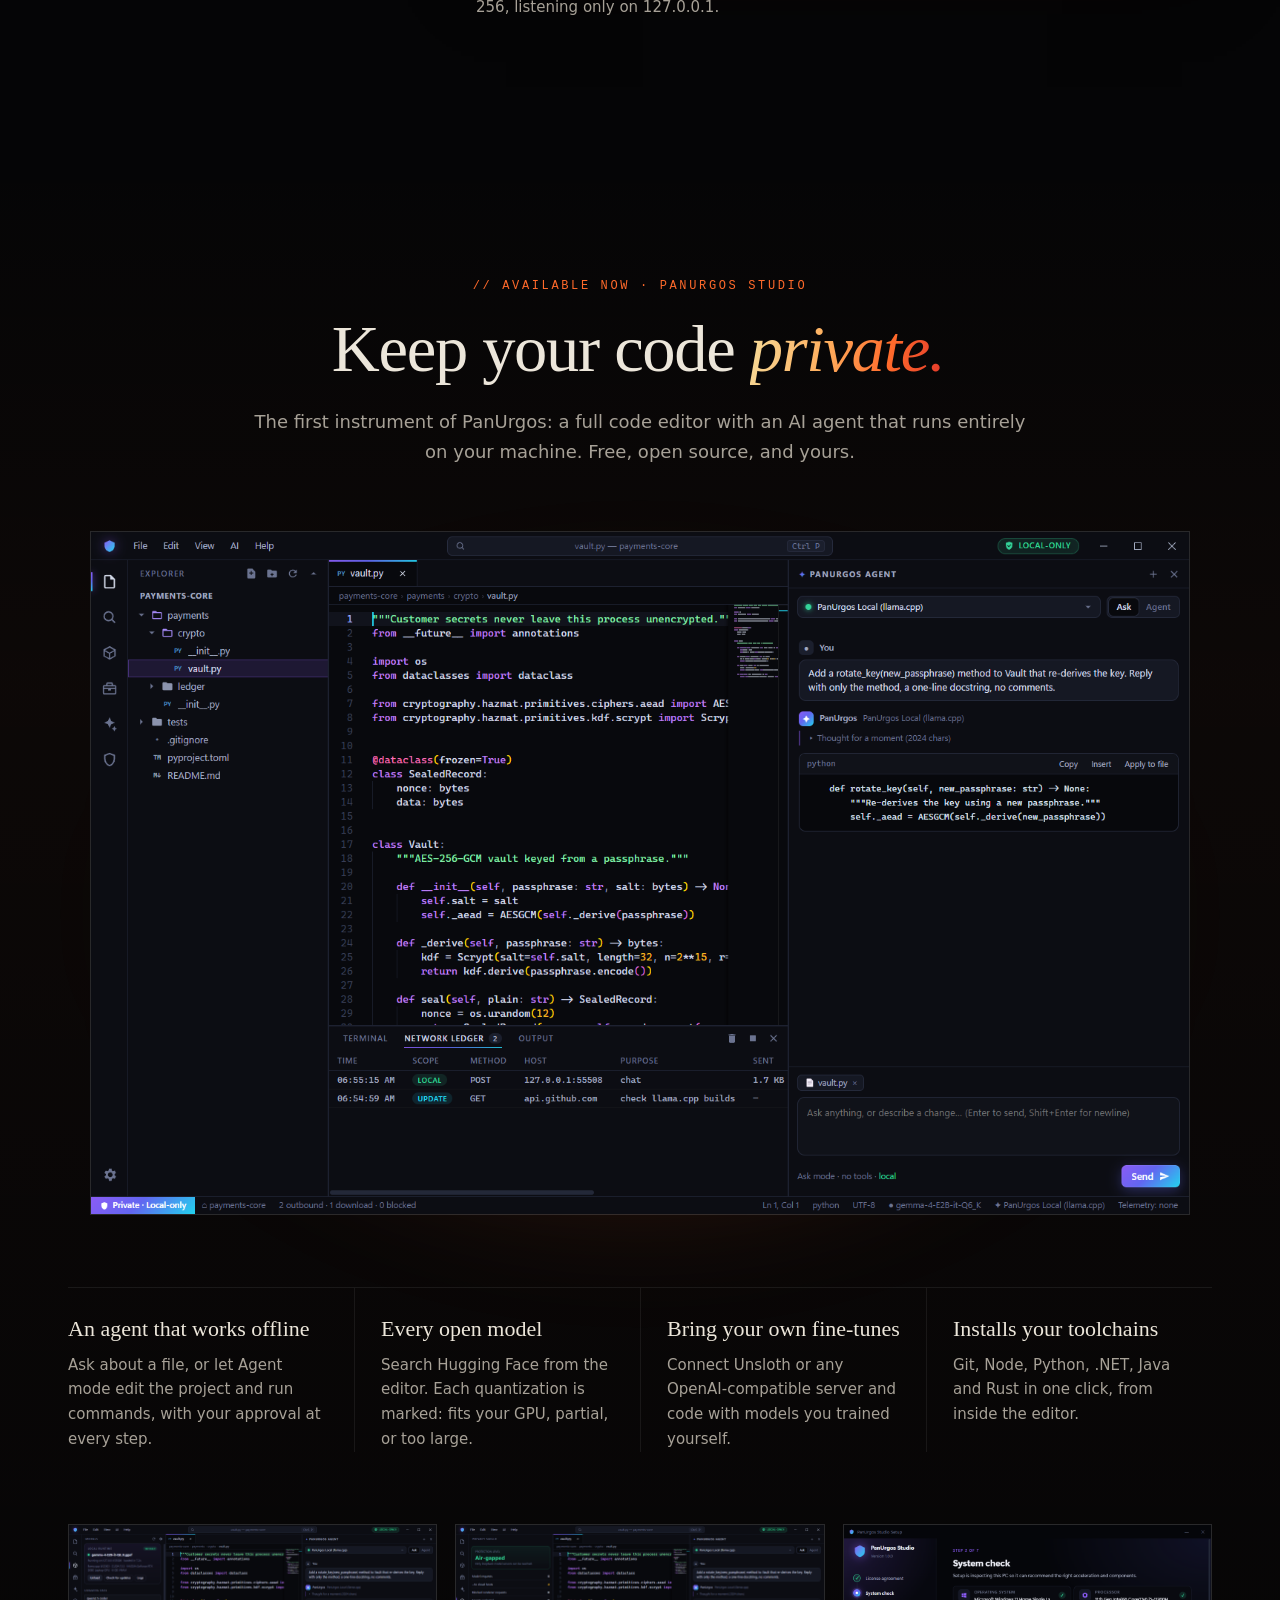
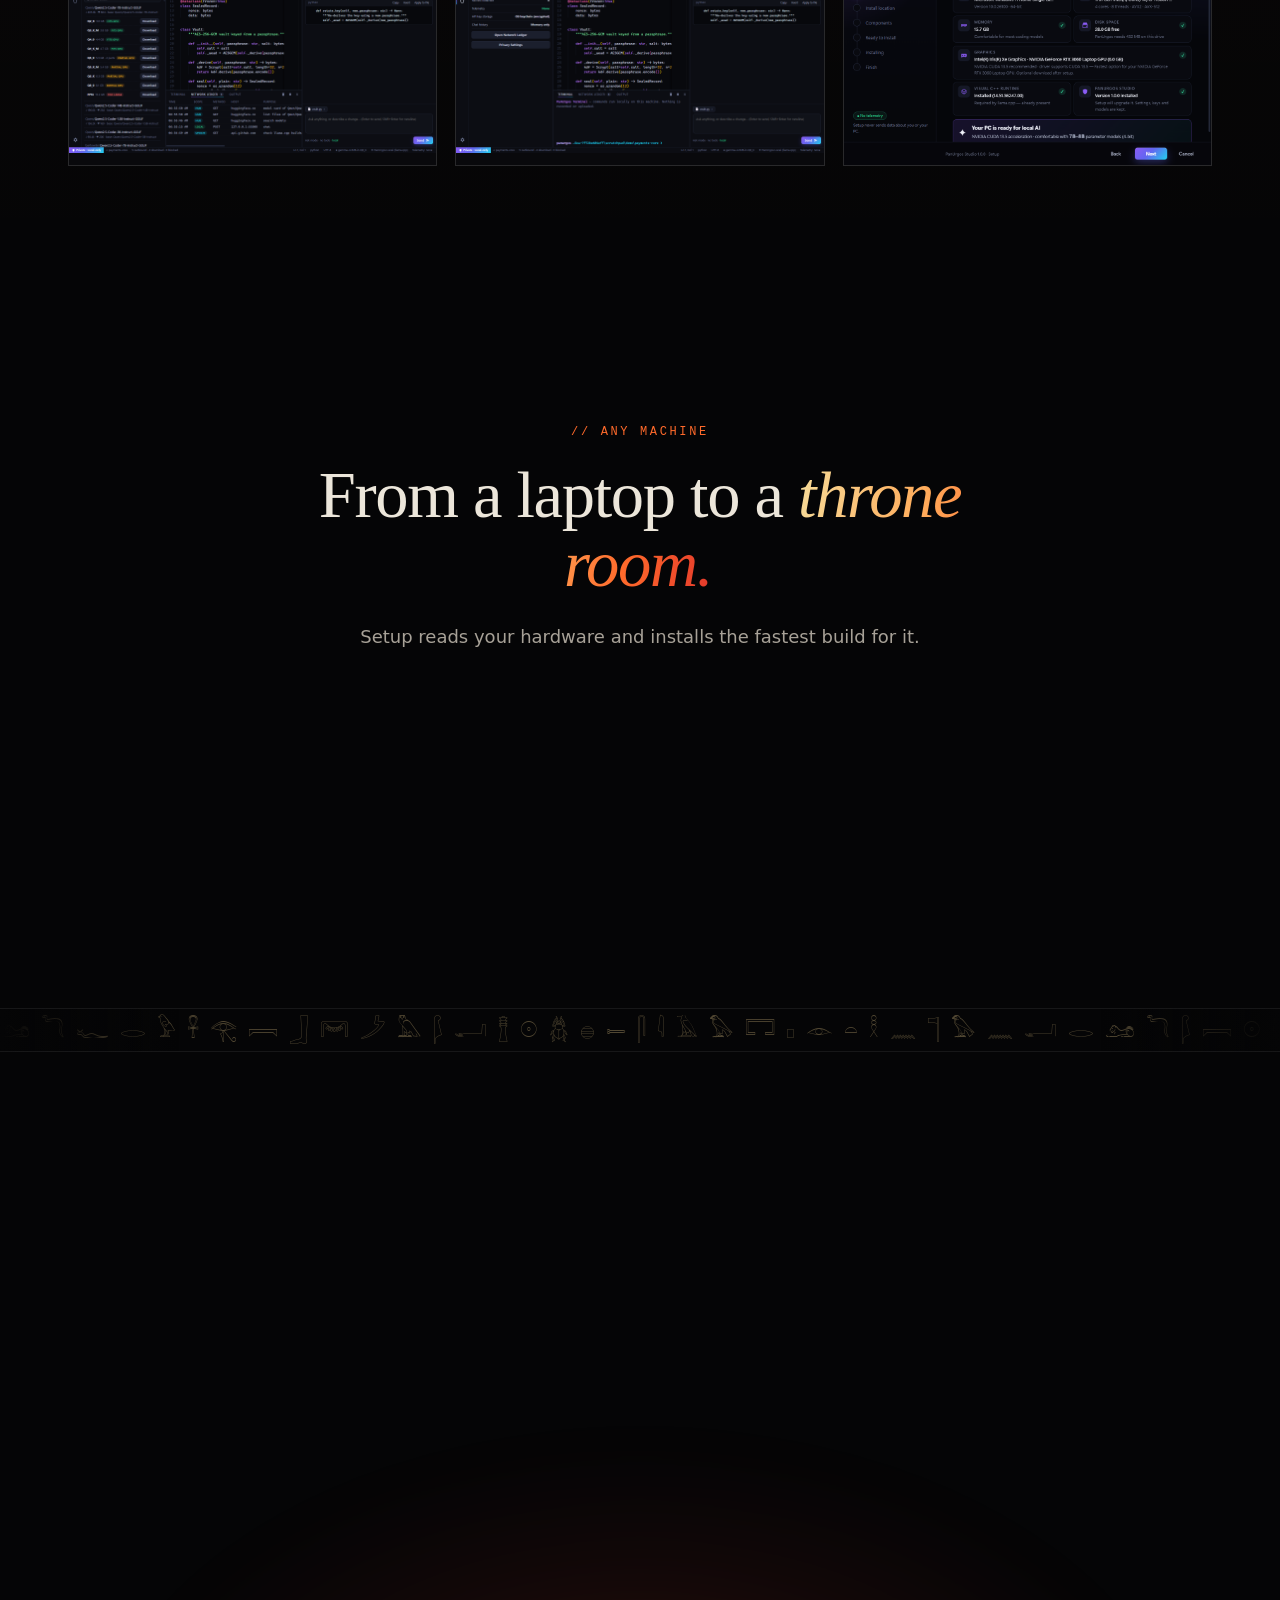
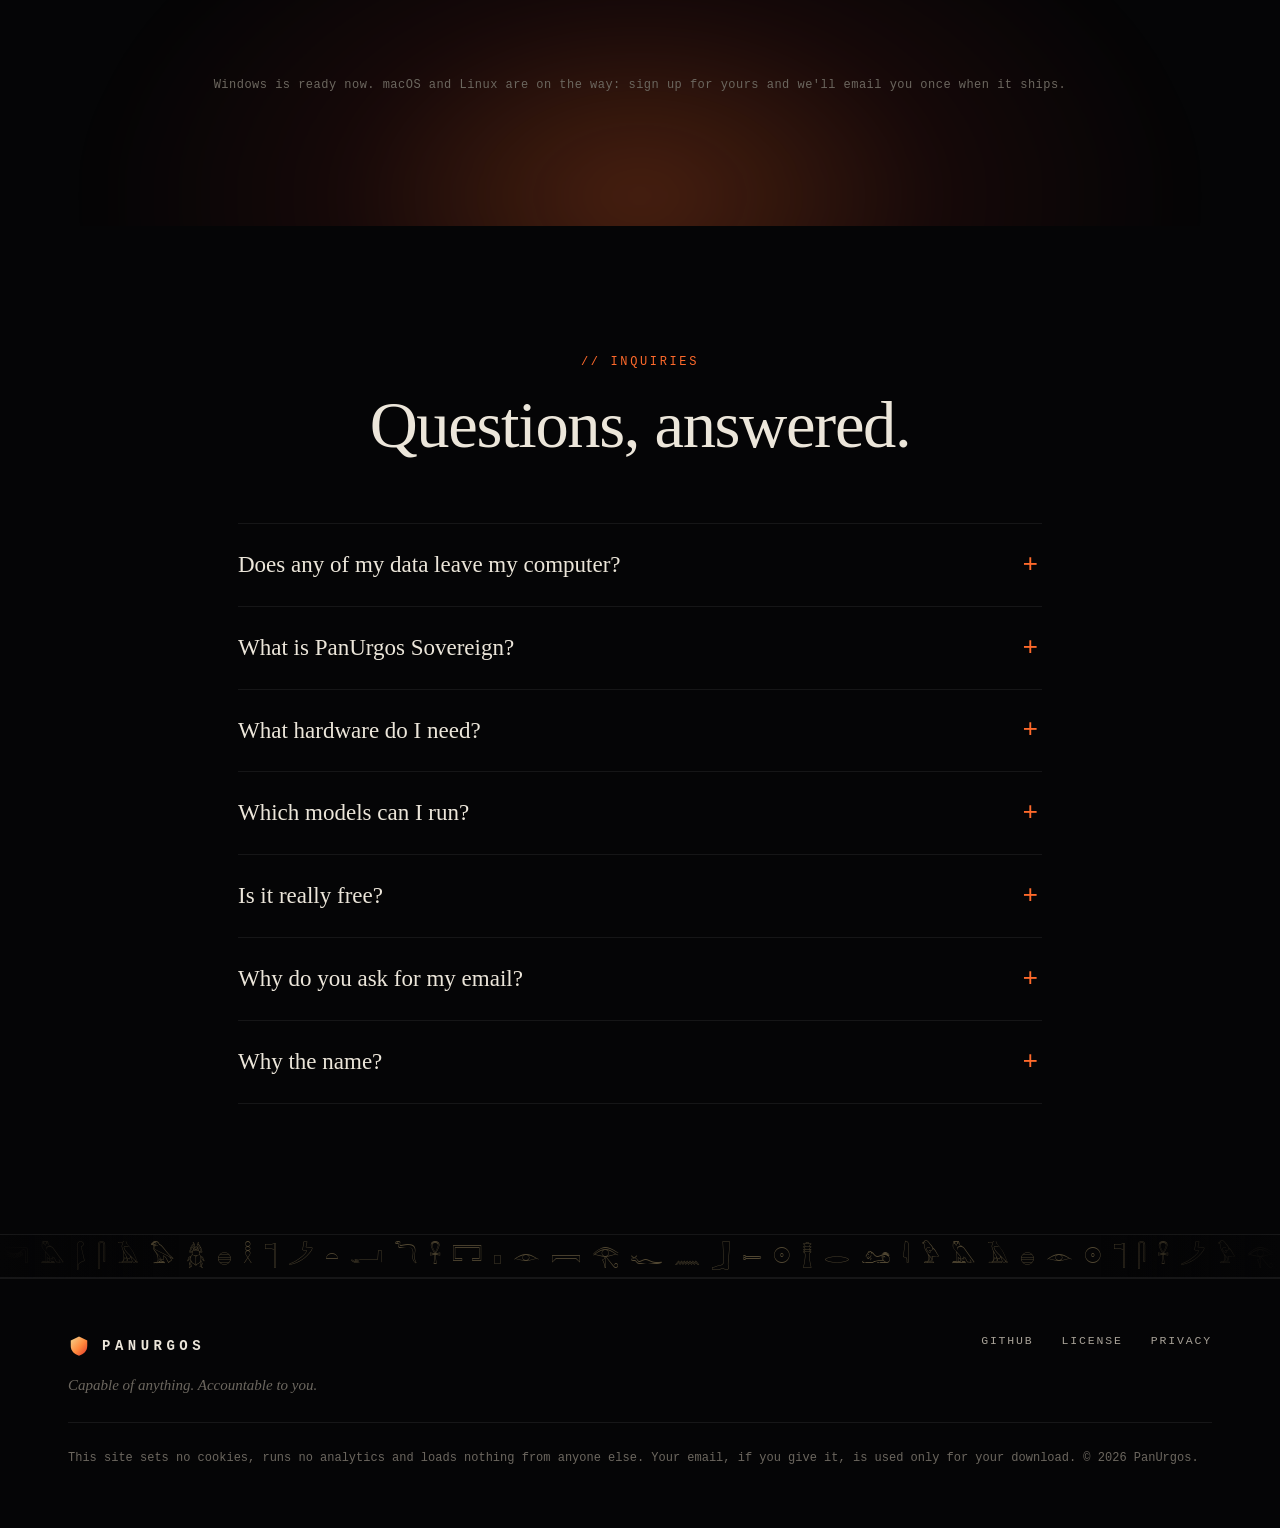
==== commit fa38b058: "Download panel: Continue with Google / GitHub (off until configured); privacy page update Co-Authore" ====
--- a/index.html
+++ b/index.html
@@ -412,9 +412,20 @@
           <label><input type="radio" name="platform" value="linux"><span>Linux</span></label>
         </fieldset>
         <p class="dlg-note" id="dlg-note" hidden>This build isn't out yet. Verify your email now and we'll write once when it ships.</p>
+        <label class="chk"><input type="checkbox" id="dlg-consent" required><span>I agree to the <a href="privacy/" target="_blank" rel="noopener">privacy terms</a>: my email is used only for download links and the updates I ask for.</span></label>
+        <label class="chk"><input type="checkbox" id="dlg-notify"><span>Email me when a new version, or my platform, ships.</span></label>
+        <div class="oauth" id="dlg-oauth">
+          <button class="oauth-btn" type="button" data-oauth="google" hidden>
+            <svg viewBox="0 0 24 24" width="18" height="18" aria-hidden="true"><path fill="#4285F4" d="M23.5 12.3c0-.8-.1-1.6-.2-2.3H12v4.5h6.5a5.6 5.6 0 0 1-2.4 3.6v3h3.9c2.3-2.1 3.5-5.2 3.5-8.8z"/><path fill="#34A853" d="M12 24c3.2 0 6-1.1 8-2.9l-3.9-3c-1.1.7-2.5 1.2-4.1 1.2-3.1 0-5.8-2.1-6.7-5H1.3v3.1A12 12 0 0 0 12 24z"/><path fill="#FBBC05" d="M5.3 14.3a7.2 7.2 0 0 1 0-4.6V6.6H1.3a12 12 0 0 0 0 10.8l4-3.1z"/><path fill="#EA4335" d="M12 4.8c1.8 0 3.3.6 4.6 1.8l3.4-3.4A12 12 0 0 0 1.3 6.6l4 3.1c.9-2.9 3.6-4.9 6.7-4.9z"/></svg>
+            <span>Continue with Google</span>
+          </button>
+          <button class="oauth-btn" type="button" data-oauth="github" hidden>
+            <svg viewBox="0 0 24 24" width="18" height="18" aria-hidden="true"><path fill="currentColor" d="M12 2a10 10 0 0 0-3.2 19.5c.5.1.7-.2.7-.5v-1.7c-2.8.6-3.4-1.3-3.4-1.3-.4-1.2-1.1-1.5-1.1-1.5-.9-.6.1-.6.1-.6 1 .1 1.5 1 1.5 1 .9 1.6 2.4 1.1 3 .9.1-.7.4-1.1.6-1.4-2.2-.3-4.6-1.1-4.6-5 0-1.1.4-2 1-2.7-.1-.3-.4-1.3.1-2.7 0 0 .8-.3 2.8 1a9.6 9.6 0 0 1 5 0c1.9-1.3 2.8-1 2.8-1 .5 1.4.2 2.4.1 2.7.6.7 1 1.6 1 2.7 0 3.9-2.3 4.7-4.6 5 .4.3.7.9.7 1.9V21c0 .3.2.6.7.5A10 10 0 0 0 12 2z"/></svg>
+            <span>Continue with GitHub</span>
+          </button>
+          <p class="oauth-or" hidden><span>or use your email</span></p>
+        </div>
         <label class="fld"><span>Email</span><input type="email" id="dlg-email" name="email" required autocomplete="email" inputmode="email" placeholder="you@company.com" maxlength="254"></label>
-        <label class="chk"><input type="checkbox" id="dlg-notify"><span>Email me when a new version, or my platform, ships.</span></label>
-        <label class="chk"><input type="checkbox" id="dlg-consent" required><span>I agree to the <a href="privacy/" target="_blank" rel="noopener">privacy terms</a>: my email is used only for download links and the updates I ask for.</span></label>
         <button class="btn btn-fire btn-lg dlg-go" type="submit" id="dlg-submit">Send my link</button>
         <p class="dlg-msg" id="dlg-msg" role="alert"></p>
       </form>
--- a/styles.css
+++ b/styles.css
@@ -481,3 +481,13 @@
   .dlg-card { padding: 28px 20px 22px; }
   .dl-card + .dl-card { border-left: 0; }
 }
+
+/* ------------------------------------------------------------------ sign-in buttons */
+.oauth { display: grid; gap: 10px; margin-top: 20px; }
+.oauth-btn { display: flex; align-items: center; justify-content: center; gap: 12px; height: 48px; width: 100%; cursor: pointer; background: #f4efe6; color: #15110d; border: 0; font: 600 15px var(--sans); transition: background .2s, transform .2s; }
+.oauth-btn[data-oauth="github"] { background: #15151b; color: var(--fg); border: 1px solid var(--line-2); }
+.oauth-btn:hover { transform: translateY(-1px); background: #fff; }
+.oauth-btn[data-oauth="github"]:hover { background: #1d1d25; }
+.oauth-btn[disabled] { opacity: .6; cursor: progress; transform: none; }
+.oauth-or { display: flex; align-items: center; gap: 14px; margin: 8px 0 -6px; font: 500 10.5px/1 var(--mono); letter-spacing: .2em; text-transform: uppercase; color: var(--fg-3); }
+.oauth-or::before, .oauth-or::after { content: ""; flex: 1; height: 1px; background: var(--line-2); }
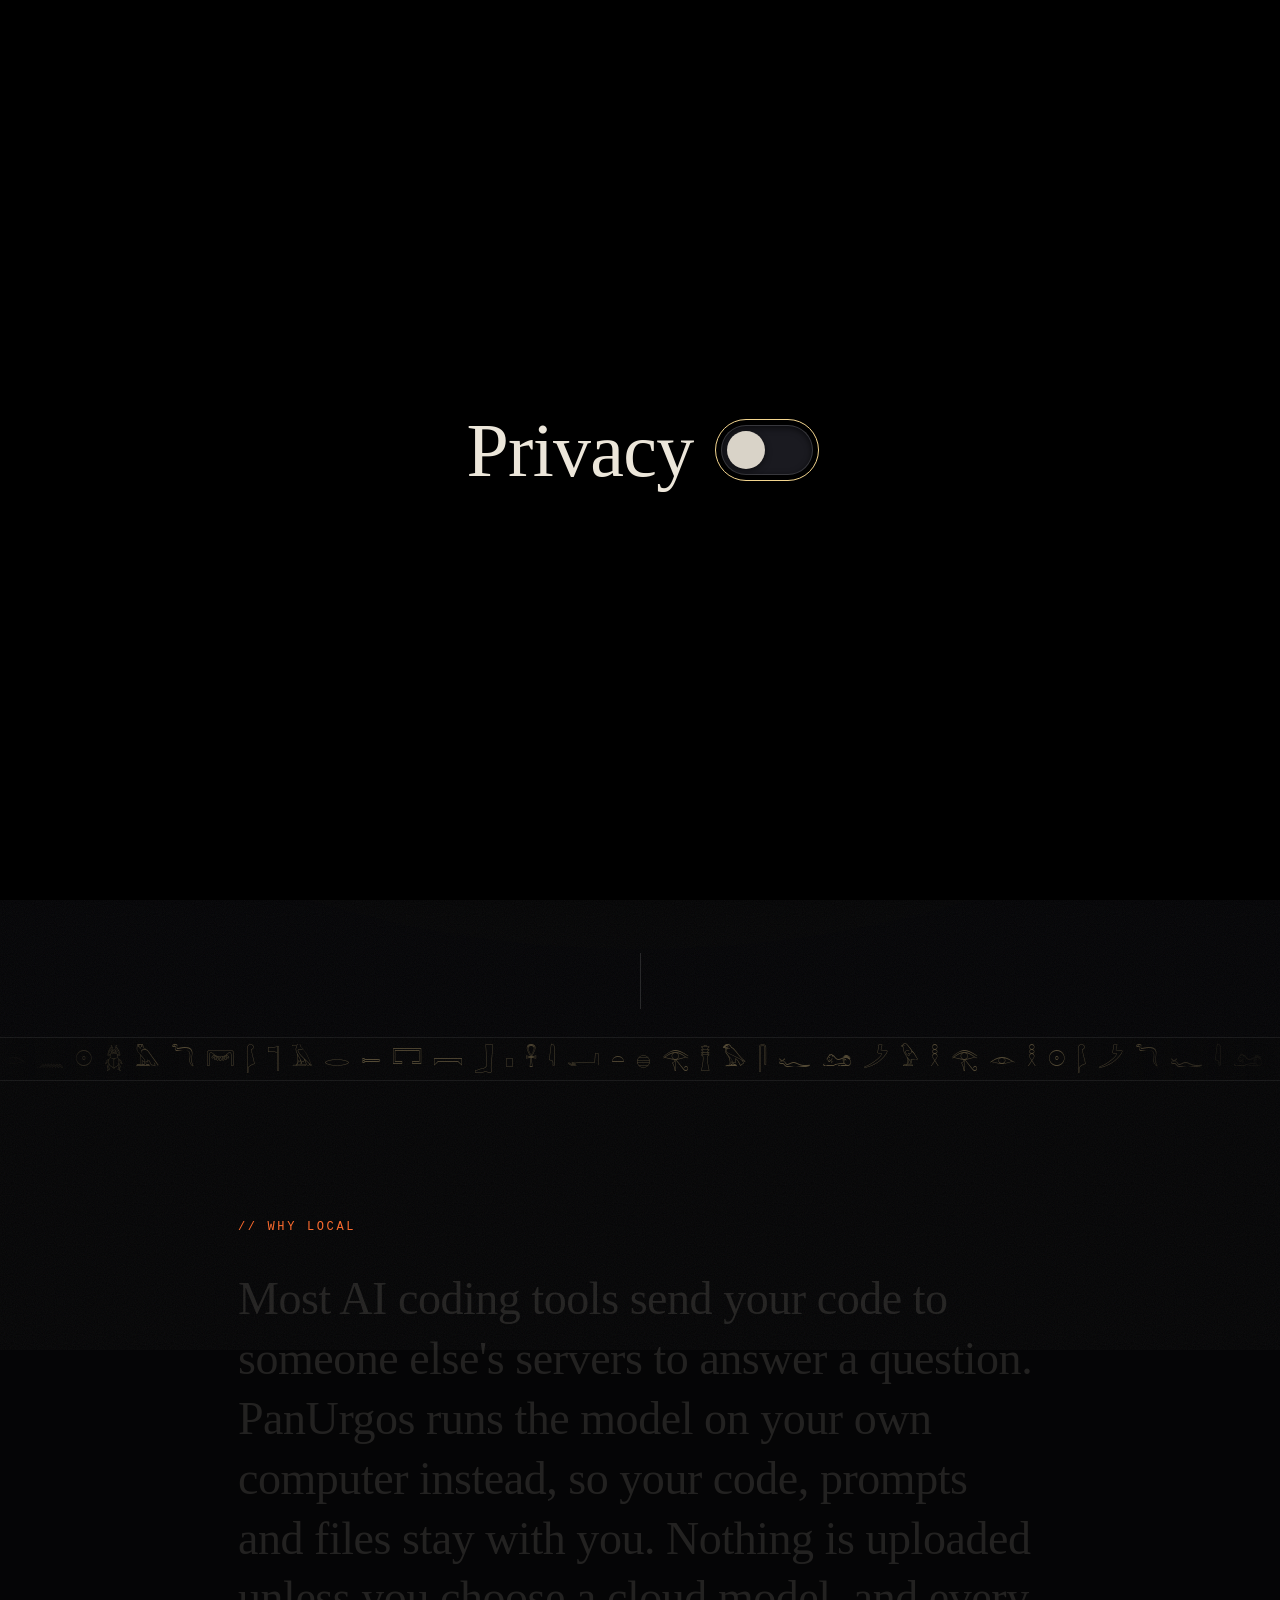
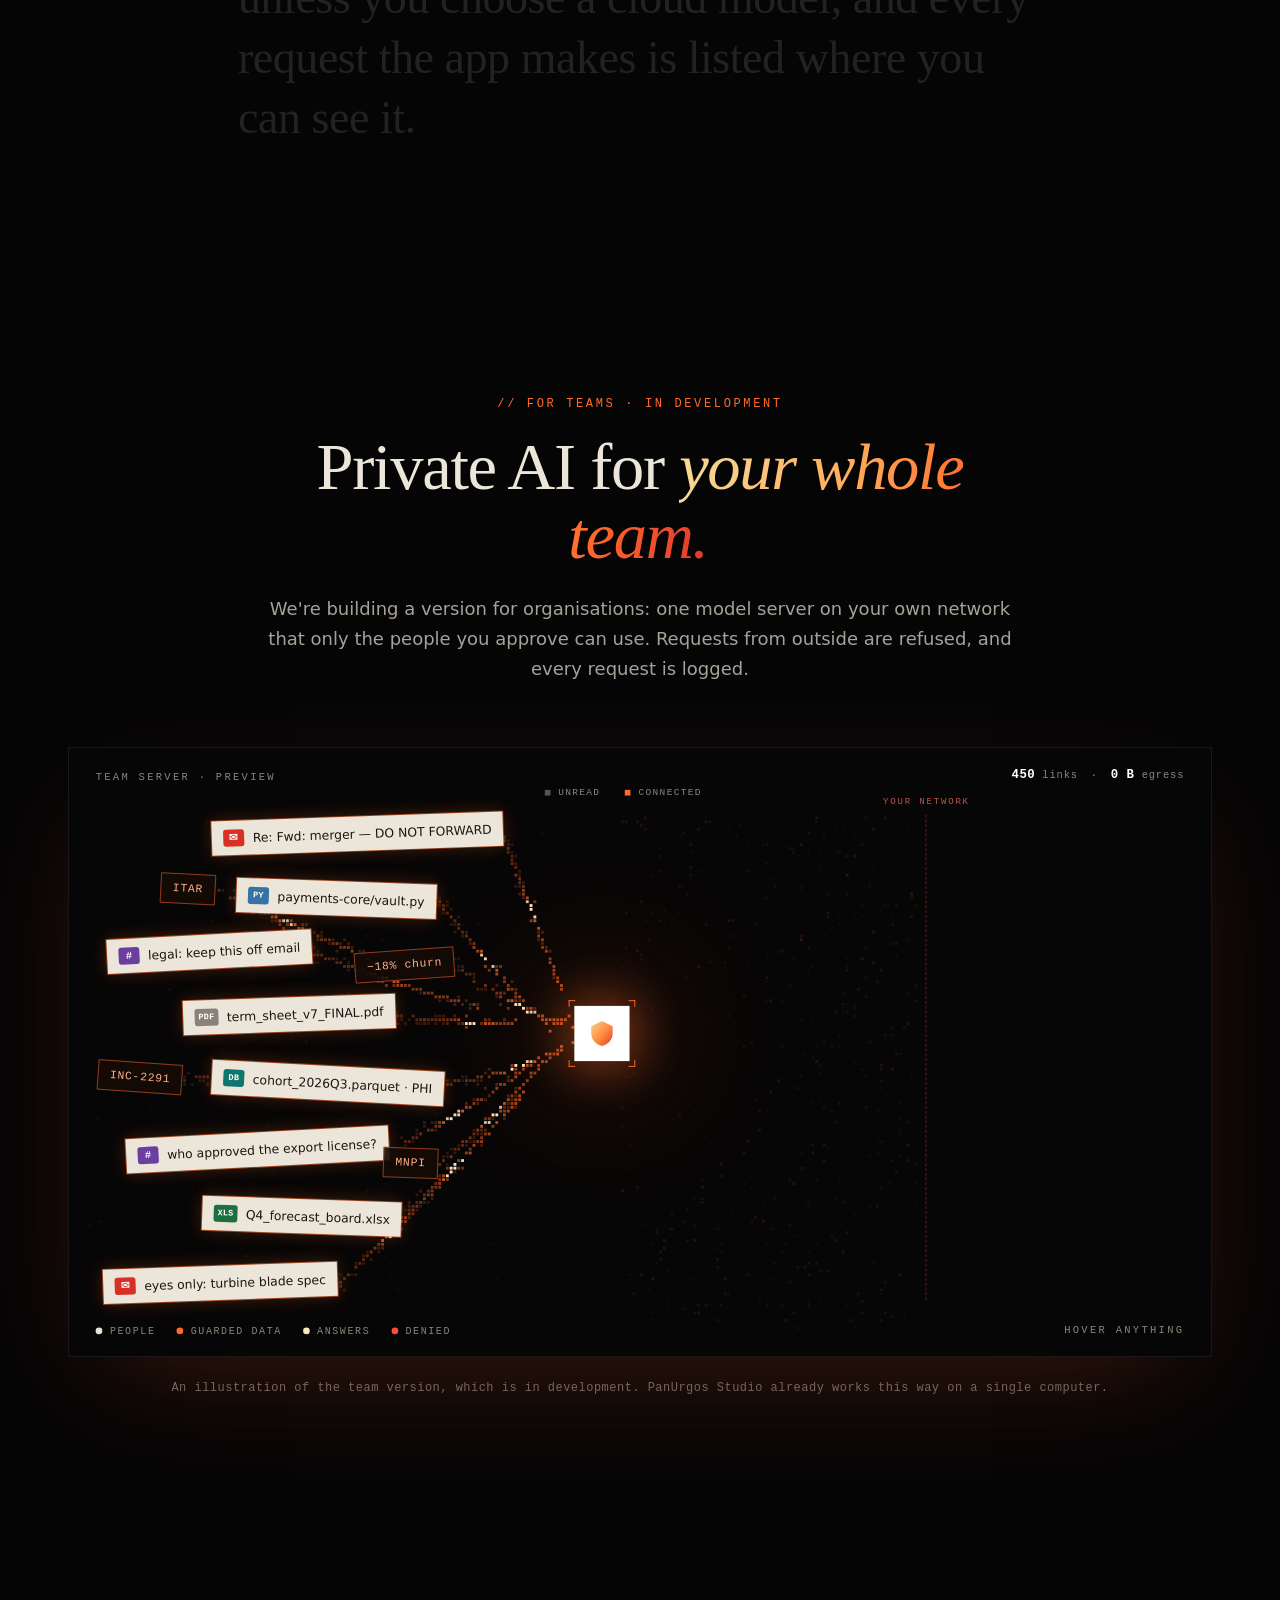
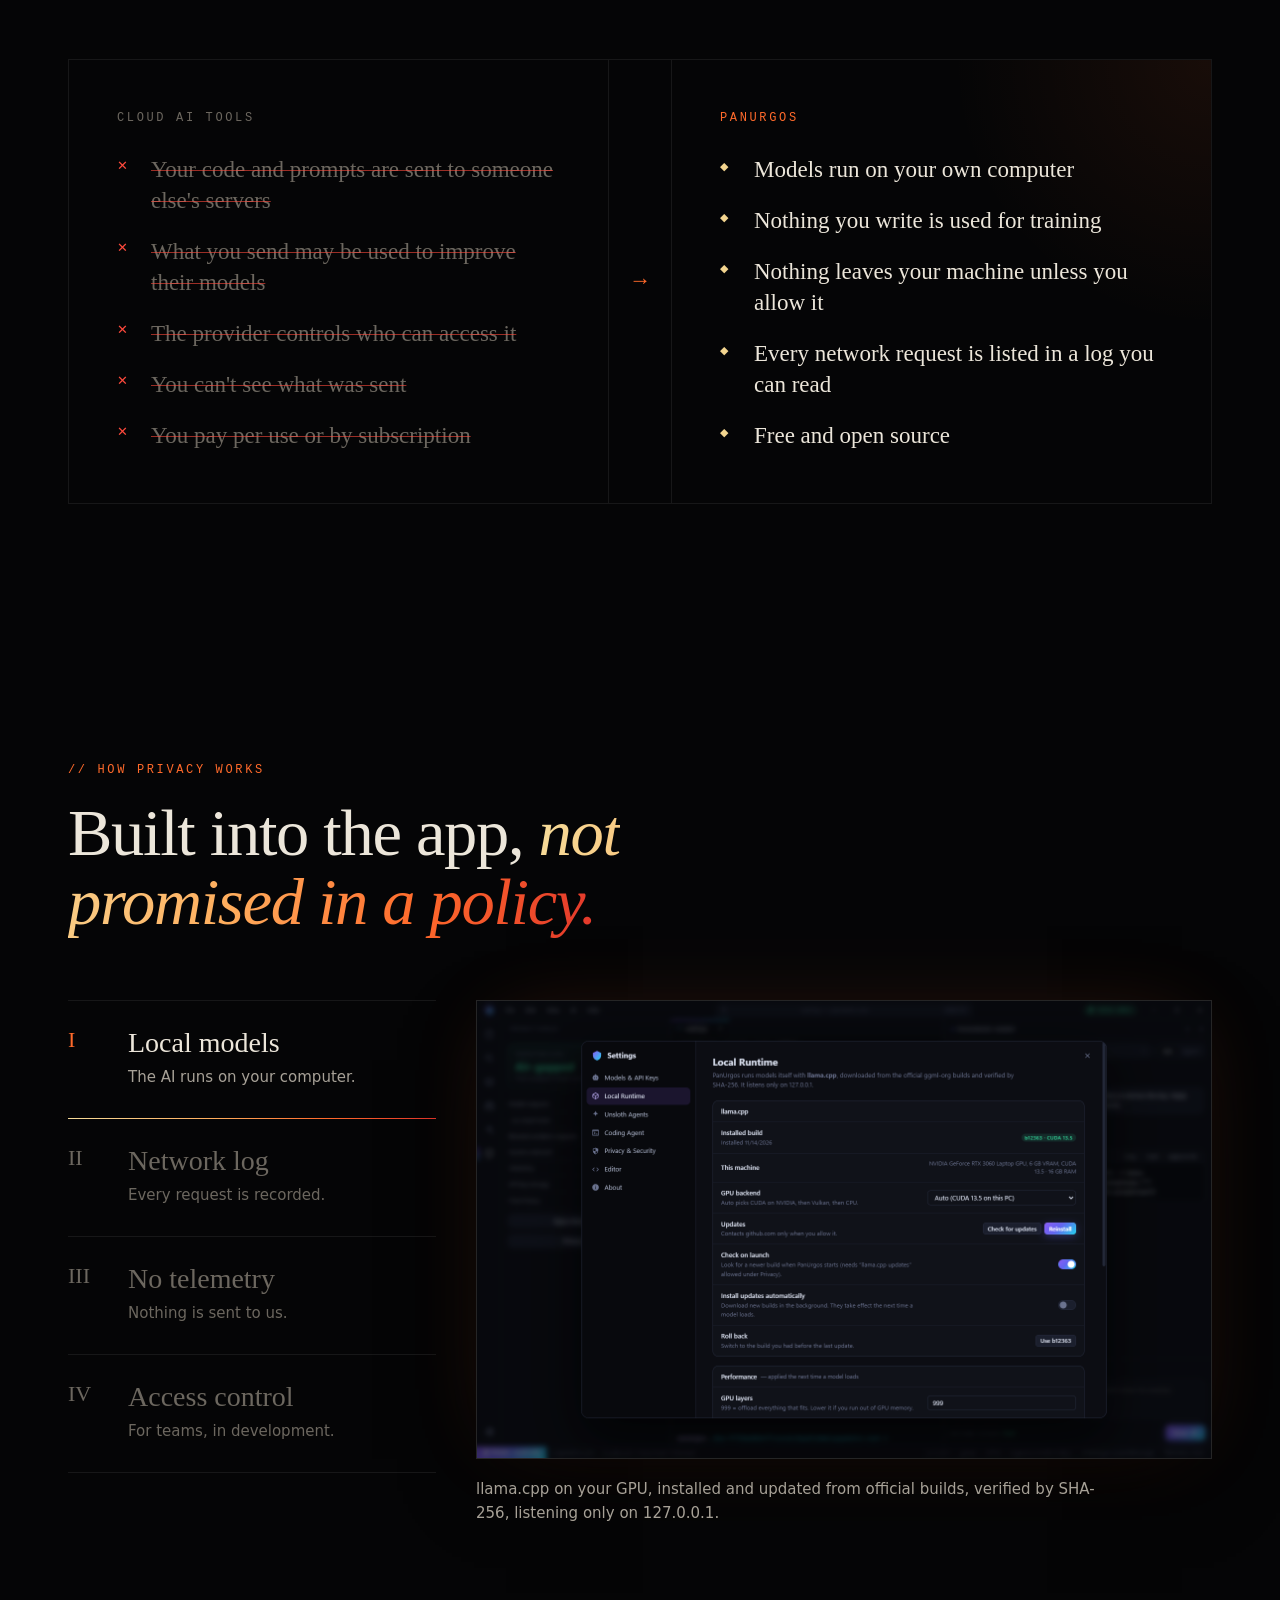
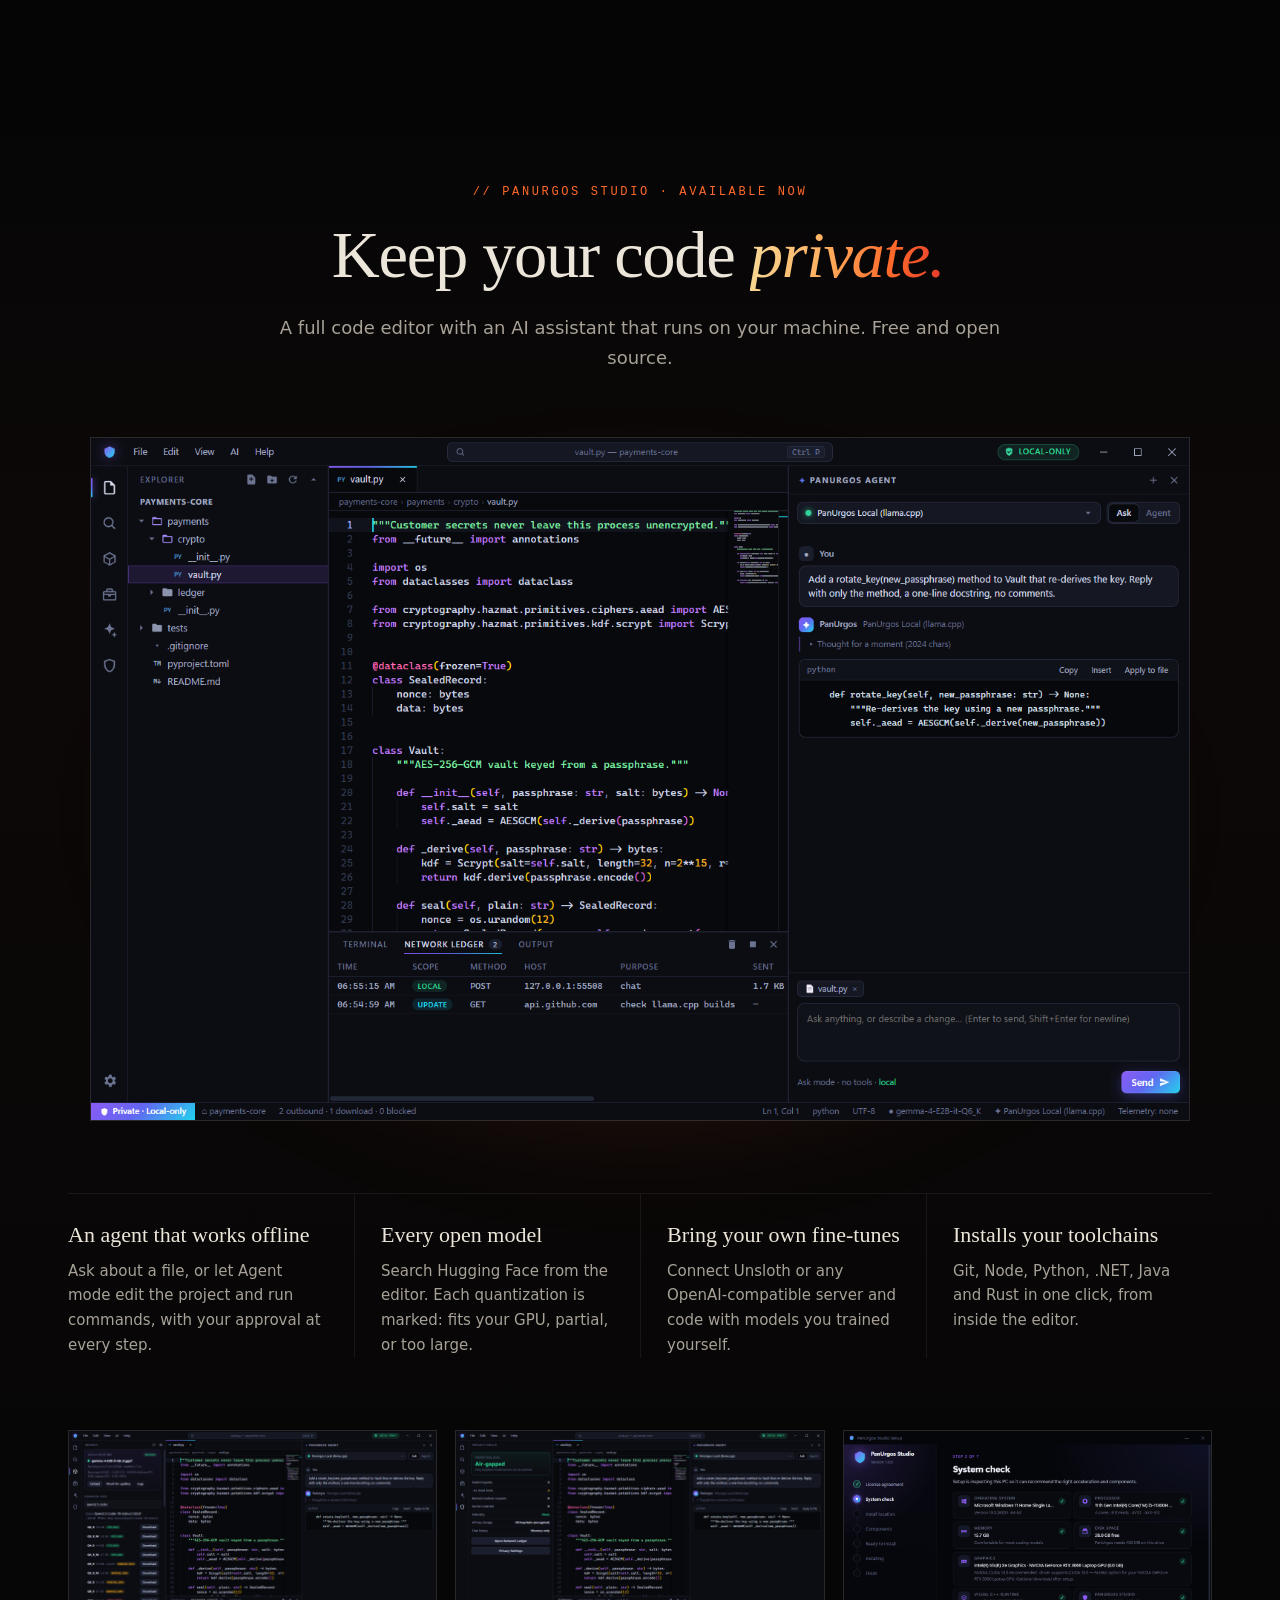
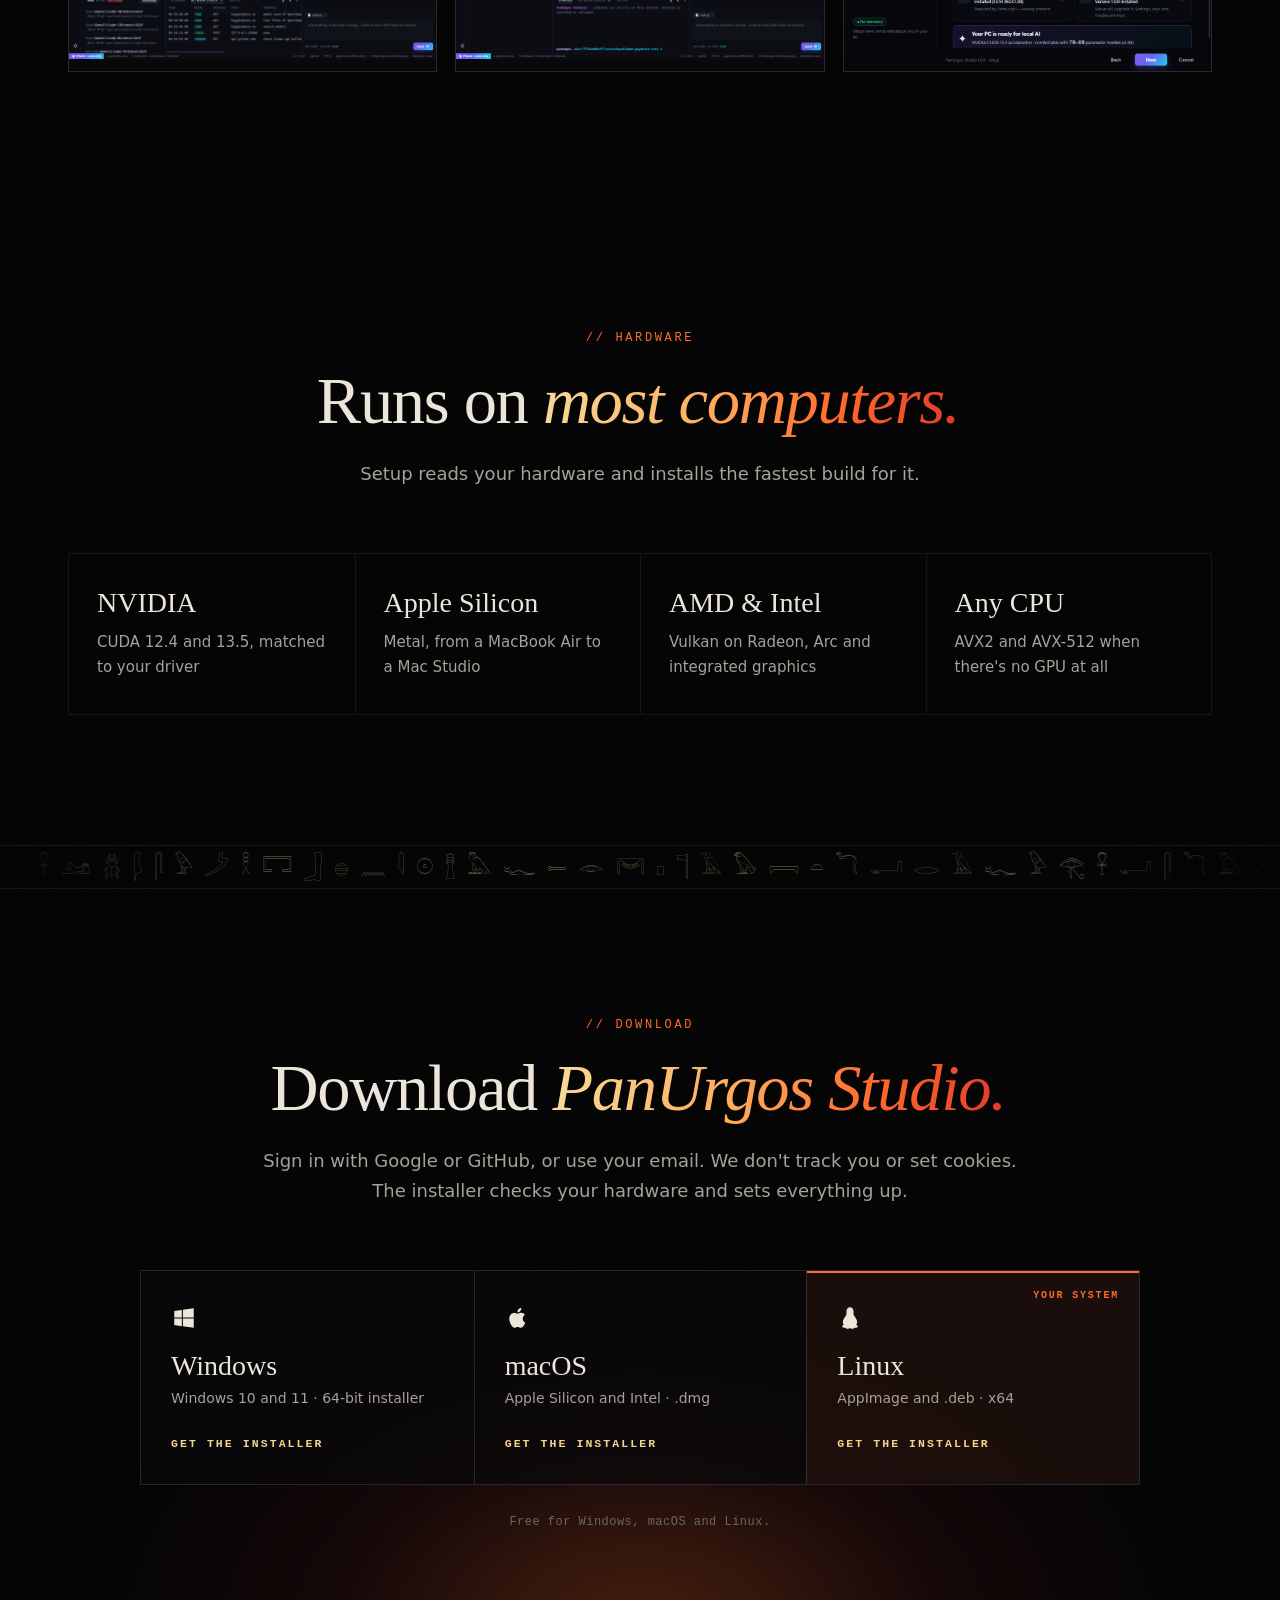
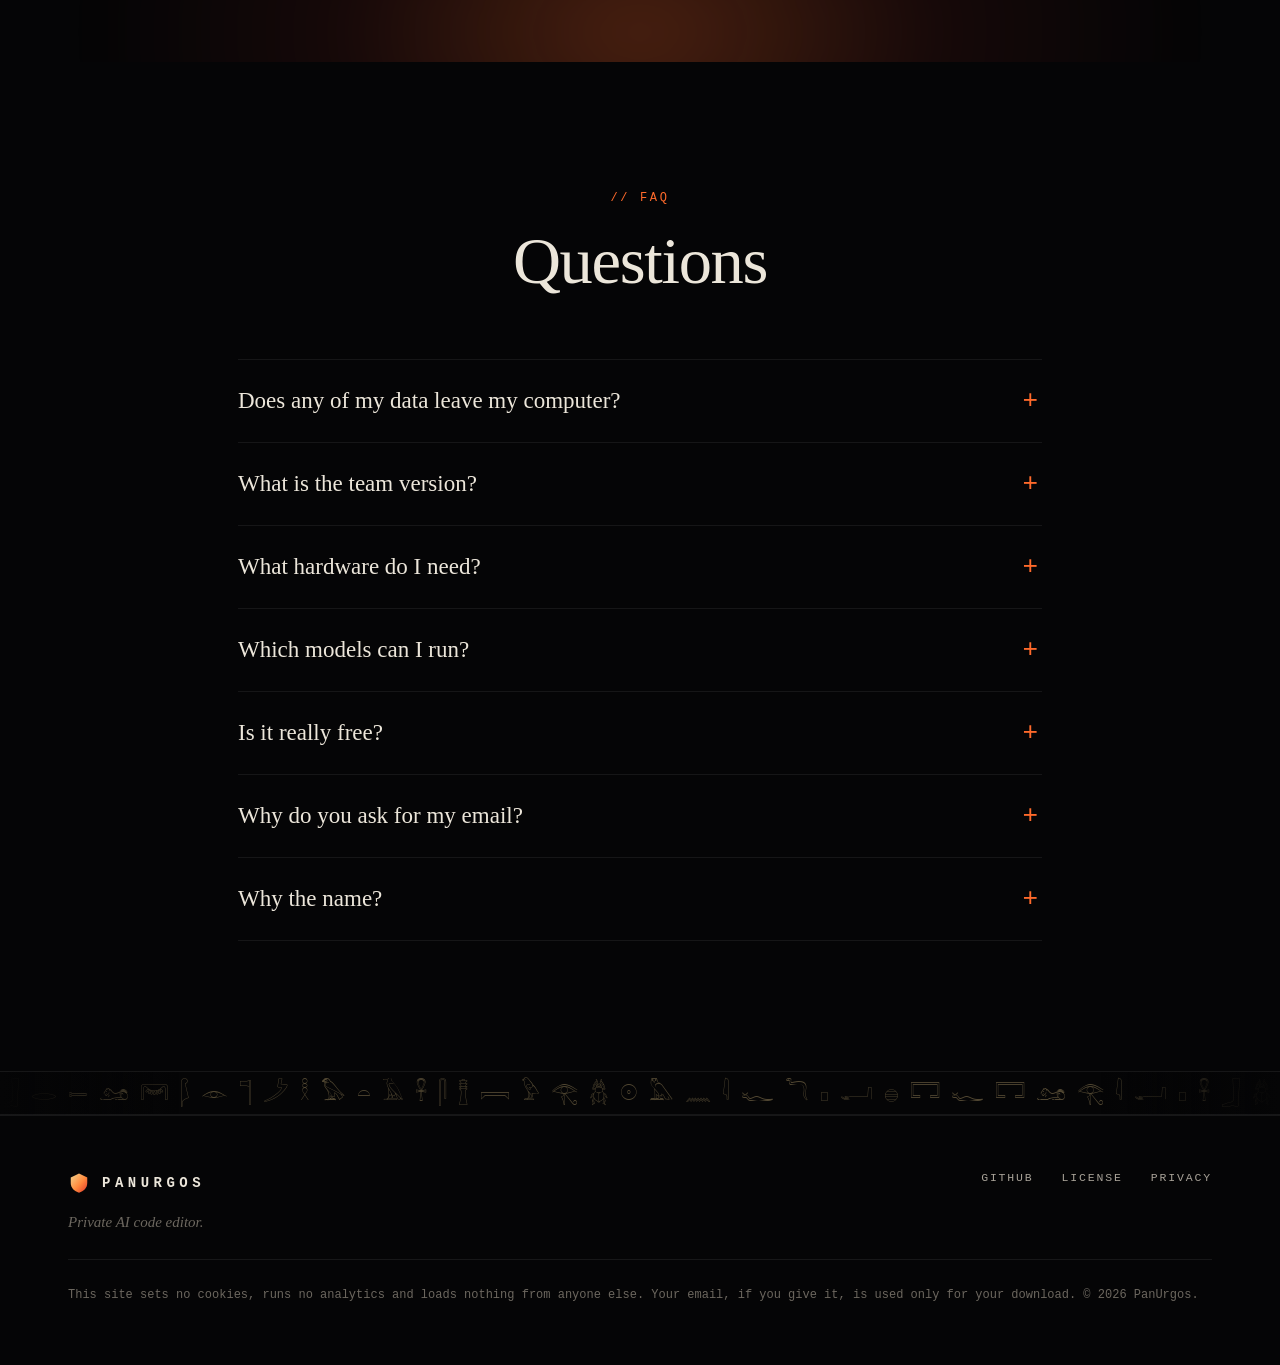
==== commit af8011a3: "Plain copy throughout; Privacy-toggle entrance - entrance is just 'Privacy' with a switch that opens" ====
--- a/index.html
+++ b/index.html
@@ -3,7 +3,7 @@
 <head>
   <meta charset="utf-8">
   <meta name="viewport" content="width=device-width, initial-scale=1">
-  <title>PanUrgos — Capable of anything</title>
+  <title>PanUrgos — Private AI code editor</title>
   <meta name="description" content="PanUrgos is sovereign AI: models that run on your own machines, answer only to the people you clear, and send nothing to anyone else. PanUrgos Studio, the private AI code editor, is free for Windows, macOS and Linux.">
   <meta name="theme-color" content="#050506">
   <link rel="canonical" href="https://panurgos.com/">
@@ -11,7 +11,7 @@
   <link rel="apple-touch-icon" href="assets/icon.png">
   <meta property="og:type" content="website">
   <meta property="og:url" content="https://panurgos.com/">
-  <meta property="og:title" content="PanUrgos — Capable of anything">
+  <meta property="og:title" content="PanUrgos — Private AI code editor">
   <meta property="og:description" content="Sovereign AI. Your models, your machines, your people. No one else is in the room.">
   <meta property="og:image" content="https://panurgos.com/assets/og.png">
   <meta name="twitter:card" content="summary_large_image">
@@ -20,19 +20,11 @@
   <link rel="stylesheet" href="styles.css">
 </head>
 <body>
-  <!-- ============================================================ THE GATE -->
-  <div class="gate" id="gate" role="dialog" aria-modal="true" aria-labelledby="gate-title">
-    <canvas class="gate-rain" id="gate-rain" aria-hidden="true"></canvas>
+  <!-- ============================================================ ENTRANCE -->
+  <div class="gate" id="gate" role="dialog" aria-modal="true" aria-label="Enter PanUrgos">
     <div class="gate-in">
-      <p class="gate-line l1">Every prompt you have ever typed was read.</p>
-      <p class="gate-line l2">Every file you uploaded was kept.</p>
-      <p class="gate-line l3">Somewhere, a model learned your secrets.</p>
-      <h2 class="gate-title l4" id="gate-title">There is another side.</h2>
-      <button class="cross l5" id="cross" type="button">
-        <span class="cross-orb" aria-hidden="true"></span>
-        <span class="cross-label">Cross over</span>
-      </button>
-      <button class="gate-skip l5" id="gate-skip" type="button">Enter without ceremony</button>
+      <span class="gate-word" id="gate-word">Privacy</span>
+      <button class="switch" id="gate-switch" type="button" role="switch" aria-checked="false" aria-labelledby="gate-word"><span class="knob"></span></button>
     </div>
   </div>
 
@@ -45,9 +37,9 @@
         <span>PANURGOS</span>
       </a>
       <nav class="links" aria-label="Main">
-        <a href="#perimeter">The Perimeter</a>
-        <a href="#sovereign">Sovereign</a>
-        <a href="#laws">The Four Laws</a>
+        <a href="#manifesto">Why local</a>
+        <a href="#laws">Privacy</a>
+        <a href="#perimeter">Teams</a>
         <a href="#studio">Studio</a>
         <a href="#faq">FAQ</a>
       </nav>
@@ -89,12 +81,12 @@
             <g id="bird" filter="url(#soft)"></g>
           </svg>
         </div>
-        <p class="kicker reveal">PanUrgos <span class="sep">·</span> <span class="greek">πανοῦργος</span> <span class="sep">·</span> capable of anything</p>
+        <p class="kicker reveal">PanUrgos <span class="sep">·</span> <span class="greek">πανοῦργος</span></p>
         <h1 class="reveal flip-h" aria-label="Think. Create. Keep it private.">
           <span class="flip fire" id="flip" aria-hidden="true">Think.</span>
-        </h1>        <p class="lede reveal">Intelligence that answers to you alone. Your models, on your machines, serving only the people you choose. Nothing leaves. No one else is in the room.</p>
+        </h1>        <p class="lede reveal">A code editor with an AI assistant that runs on your own computer. Your code, prompts and files stay on your machine.</p>
         <div class="cta-row reveal">
-          <a class="btn btn-fire btn-lg" href="#perimeter">Step inside</a>
+          <a class="btn btn-fire btn-lg" href="#manifesto">How it works</a>
           <a class="btn btn-ghost btn-lg" href="#download" data-os-cta data-dl-open><span data-os-label>Download Studio</span></a>
         </div>
         <div class="hud reveal" aria-label="Status">
@@ -112,8 +104,8 @@
     <!-- ============================================================ MANIFESTO -->
     <section class="manifesto" id="manifesto">
       <div class="wrap narrow">
-        <p class="label">// TRANSMISSION 001</p>
-        <p class="scrub" data-scrub>The old world asked you to trust it. To upload your code, your contracts, your patients, your plans, and hope that no one was reading. Someone was always reading. The cloud never forgets, and it was never yours. So we built the other side: intelligence that lives inside your walls, serves only those you clear, and leaves no trace beyond them.</p>
+        <p class="label">// WHY LOCAL</p>
+        <p class="scrub" data-scrub>Most AI coding tools send your code to someone else's servers to answer a question. PanUrgos runs the model on your own computer instead, so your code, prompts and files stay with you. Nothing is uploaded unless you choose a cloud model, and every request the app makes is listed where you can see it.</p>
       </div>
     </section>
 
@@ -121,16 +113,16 @@
     <section class="section" id="perimeter">
       <div class="wrap">
         <header class="sec-head center reveal">
-          <p class="label">// THE PERIMETER</p>
-          <h2>Your data goes in.<br><span class="fire">Nothing gets out.</span></h2>
-          <p>Feed it what you could never send to a cloud. PanUrgos reasons over it on your own hardware, inside your perimeter, and answers only those who hold clearance.</p>
+          <p class="label">// FOR TEAMS · IN DEVELOPMENT</p>
+          <h2>Private AI for <span class="fire">your whole team.</span></h2>
+          <p>We're building a version for organisations: one model server on your own network that only the people you approve can use. Requests from outside are refused, and every request is logged.</p>
         </header>
 
         <div class="graph-viewport reveal" id="graph-viewport">
           <div class="graph" id="graph">
             <canvas class="graph-canvas" id="graph-canvas" aria-hidden="true"></canvas>
 
-            <p class="g-label g-tl">SOVEREIGN GRAPH</p>
+            <p class="g-label g-tl">TEAM SERVER · PREVIEW</p>
             <p class="g-label g-tc"><i class="sq dim"></i>UNREAD <i class="sq lit"></i>CONNECTED</p>
             <p class="g-label g-tr"><b data-links>0</b> links <span class="g-sep">·</span> <b>0 B</b> egress</p>
 
@@ -152,7 +144,7 @@
               <svg viewBox="0 0 32 32" aria-hidden="true"><path d="M16 2 4 8v8c0 7 5.2 12.4 12 14 6.8-1.6 12-7 12-14V8L16 2z" fill="url(#lg)"/><path d="M16 9a7 7 0 1 0 0 14 5.2 5.2 0 0 1 0-14z" fill="#fff"/></svg>
             </div>
 
-            <div class="g-perimeter" style="--x:900px"><span>YOUR PERIMETER</span></div>
+            <div class="g-perimeter" style="--x:900px"><span>YOUR NETWORK</span></div>
 
             <button class="g-node person" type="button" style="--x:706px;--y:118px" data-ev="1">A. Okafor</button>
             <button class="g-node data" type="button" style="--x:672px;--y:204px" data-ev="0">Term sheet v7</button>
@@ -177,7 +169,7 @@
             <p class="g-label g-br">HOVER ANYTHING</p>
           </div>
         </div>
-        <p class="footnote reveal">An illustration of PanUrgos Sovereign, the organisation platform now in development. PanUrgos Studio already works this way on a single machine.</p>
+        <p class="footnote reveal">An illustration of the team version, which is in development. PanUrgos Studio already works this way on a single computer.</p>
       </div>
     </section>
 
@@ -186,24 +178,24 @@
       <div class="wrap">
         <div class="versus reveal">
           <div class="vs-col old">
-            <p class="label">THE OLD WORLD</p>
+            <p class="label">CLOUD AI TOOLS</p>
             <ul>
-              <li>Your prompts stored on someone else's servers</li>
-              <li>Your code used to train someone else's model</li>
-              <li>Vendors, contractors and governments one subpoena away</li>
-              <li>An audit log you're not allowed to see</li>
-              <li>Rent paid by the token, forever</li>
+              <li>Your code and prompts are sent to someone else's servers</li>
+              <li>What you send may be used to improve their models</li>
+              <li>The provider controls who can access it</li>
+              <li>You can't see what was sent</li>
+              <li>You pay per use or by subscription</li>
             </ul>
           </div>
           <div class="vs-mid" aria-hidden="true"><span>→</span></div>
           <div class="vs-col new">
-            <p class="label">THE OTHER SIDE</p>
+            <p class="label">PANURGOS</p>
             <ul>
-              <li>Models run on your own metal, at 127.0.0.1</li>
-              <li>Nothing you write ever trains anything</li>
-              <li>No route out of your network. Not even for us</li>
-              <li>Every request in a ledger you own</li>
-              <li>Your hardware. No meter. No rent</li>
+              <li>Models run on your own computer</li>
+              <li>Nothing you write is used for training</li>
+              <li>Nothing leaves your machine unless you allow it</li>
+              <li>Every network request is listed in a log you can read</li>
+              <li>Free and open source</li>
             </ul>
           </div>
         </div>
@@ -214,22 +206,22 @@
     <section class="section" id="laws">
       <div class="wrap">
         <header class="sec-head reveal">
-          <p class="label">// THE FOUR LAWS</p>
-          <h2>Written into the code.<br><span class="fire">Not the terms of service.</span></h2>
+          <p class="label">// HOW PRIVACY WORKS</p>
+          <h2>Built into the app, <span class="fire">not promised in a policy.</span></h2>
         </header>
         <div class="laws reveal" id="laws-ui">
-          <div class="law-tabs" role="tablist" aria-label="The four laws">
+          <div class="law-tabs" role="tablist" aria-label="How privacy works">
             <button class="law-tab active" role="tab" aria-selected="true" aria-controls="law-0" id="tab-0" data-i="0">
-              <span class="n">I</span><span class="t"><b>Sovereignty</b><small>The model runs on your metal.</small></span><span class="bar"><i></i></span>
+              <span class="n">I</span><span class="t"><b>Local models</b><small>The AI runs on your computer.</small></span><span class="bar"><i></i></span>
             </button>
             <button class="law-tab" role="tab" aria-selected="false" aria-controls="law-1" id="tab-1" data-i="1" tabindex="-1">
-              <span class="n">II</span><span class="t"><b>Memory</b><small>Every request is written down.</small></span><span class="bar"><i></i></span>
+              <span class="n">II</span><span class="t"><b>Network log</b><small>Every request is recorded.</small></span><span class="bar"><i></i></span>
             </button>
             <button class="law-tab" role="tab" aria-selected="false" aria-controls="law-2" id="tab-2" data-i="2" tabindex="-1">
-              <span class="n">III</span><span class="t"><b>Silence</b><small>Nothing phones home. Ever.</small></span><span class="bar"><i></i></span>
+              <span class="n">III</span><span class="t"><b>No telemetry</b><small>Nothing is sent to us.</small></span><span class="bar"><i></i></span>
             </button>
             <button class="law-tab" role="tab" aria-selected="false" aria-controls="law-3" id="tab-3" data-i="3" tabindex="-1">
-              <span class="n">IV</span><span class="t"><b>Clearance</b><small>Only the chosen may ask.</small></span><span class="bar"><i></i></span>
+              <span class="n">IV</span><span class="t"><b>Access control</b><small>For teams, in development.</small></span><span class="bar"><i></i></span>
             </button>
           </div>
           <div class="law-panels">
@@ -247,7 +239,7 @@
             </figure>
             <figure class="law-panel" role="tabpanel" id="law-3" aria-labelledby="tab-3" hidden>
               <div class="roster">
-                <div class="roster-head"><span>ACCESS ROSTER</span><span class="tag">SOVEREIGN · PREVIEW</span></div>
+                <div class="roster-head"><span>ACCESS ROSTER</span><span class="tag">TEAMS · PREVIEW</span></div>
                 <div class="roster-row"><i class="dot ok"></i><b>A. Okafor</b><span>Platform security</span><em class="lvl l4">LEVEL IV</em></div>
                 <div class="roster-row"><i class="dot ok"></i><b>M. Reyes</b><span>General counsel</span><em class="lvl l3">LEVEL III</em></div>
                 <div class="roster-row"><i class="dot ok"></i><b>J. Lindqvist</b><span>Research</span><em class="lvl l2">LEVEL II</em></div>
@@ -265,9 +257,9 @@
     <section class="section studio" id="studio">
       <div class="wrap">
         <header class="sec-head center reveal">
-          <p class="label">// AVAILABLE NOW · PANURGOS STUDIO</p>
+          <p class="label">// PANURGOS STUDIO · AVAILABLE NOW</p>
           <h2>Keep your code <span class="fire">private.</span></h2>
-          <p>The first instrument of PanUrgos: a full code editor with an AI agent that runs entirely on your machine. Free, open source, and yours.</p>
+          <p>A full code editor with an AI assistant that runs on your machine. Free and open source.</p>
         </header>
         <figure class="window studio-shot reveal">
           <div class="window-glow" aria-hidden="true"></div>
@@ -291,8 +283,8 @@
     <section class="section hardware" id="hardware">
       <div class="wrap">
         <header class="sec-head center reveal">
-          <p class="label">// ANY MACHINE</p>
-          <h2>From a laptop to a <span class="fire">throne room.</span></h2>
+          <p class="label">// HARDWARE</p>
+          <h2>Runs on <span class="fire">most computers.</span></h2>
           <p>Setup reads your hardware and installs the fastest build for it.</p>
         </header>
         <div class="hw reveal">
@@ -311,9 +303,9 @@
       <div class="rise" aria-hidden="true"></div>
       <div class="wrap">
         <header class="sec-head center reveal">
-          <p class="label">// INITIATION</p>
-          <h2>Install it. <span class="fire">Unplug it.</span></h2>
-          <p>One verified email address, nothing more. No password, no tracking, no cookies. A guided installer checks your machine and steps aside.</p>
+          <p class="label">// DOWNLOAD</p>
+          <h2>Download <span class="fire">PanUrgos Studio.</span></h2>
+          <p>Sign in with Google or GitHub, or use your email. We don't track you or set cookies. The installer checks your hardware and sets everything up.</p>
         </header>
         <div class="dl reveal">
           <button class="dl-card" type="button" data-os="win" data-dl-open>
@@ -322,14 +314,14 @@
           </button>
           <button class="dl-card" type="button" data-os="mac" data-dl-open>
             <svg viewBox="0 0 24 24" width="26" height="26" aria-hidden="true"><path fill="currentColor" d="M16.4 12.6c0-2.4 2-3.5 2-3.6a4.3 4.3 0 0 0-3.4-1.8c-1.4-.2-2.8.8-3.5.8s-1.8-.8-3-.8a4.5 4.5 0 0 0-3.8 2.3c-1.6 2.8-.4 7 1.2 9.2.8 1.1 1.7 2.3 2.8 2.3s1.6-.7 3-.7 1.8.7 3 .7 2-1.1 2.8-2.2c.9-1.300 1.2-2.5 1.3-2.6-.1 0-2.4-.9-2.4-3.6zM14.2 5.6A4 4 0 0 0 15.1 2.6a4 4 0 0 0-2.7 1.4 3.8 3.8 0 0 0-.9 2.9 3.4 3.4 0 0 0 2.700-1.3z"/></svg>
-            <b>macOS</b><span>Apple Silicon and Intel · .dmg</span><em data-cta="Join the macOS list">Join the macOS list</em>
+            <b>macOS</b><span>Apple Silicon and Intel · .dmg</span><em data-cta="Get the installer">Get the installer</em>
           </button>
           <button class="dl-card" type="button" data-os="linux" data-dl-open>
             <svg viewBox="0 0 24 24" width="26" height="26" aria-hidden="true"><path fill="currentColor" d="M12 2c-2 0-3.3 1.7-3.3 4.2 0 1.3.3 2.2-.4 3.4-.9 1.6-2.6 3.4-2.9 5.6-.2 1.3.3 2.3.9 2.8-.4.6-1.6.9-1.5 1.8.1.8 1.2 1 2.4 1.3 1.2.4 1.9 1 2.8.9.8 0 1.3-.6 2-.6s1.2.6 2 .6c.9.1 1.6-.5 2.8-.9 1.2-.3 2.3-.5 2.4-1.3.1-.9-1.1-1.2-1.5-1.8.6-.5 1.1-1.5.9-2.8-.3-2.2-2-4-2.9-5.6-.7-1.2-.4-2.1-.4-3.4C15.3 3.7 14 2 12 2z"/></svg>
-            <b>Linux</b><span>AppImage and .deb · x64</span><em data-cta="Join the Linux list">Join the Linux list</em>
+            <b>Linux</b><span>AppImage and .deb · x64</span><em data-cta="Get the installer">Get the installer</em>
           </button>
         </div>
-        <p class="fine">Windows is ready now. macOS and Linux are on the way: sign up for yours and we'll email you once when it ships.</p>
+        <p class="fine">Free for Windows, macOS and Linux.</p>
       </div>
     </section>
 
@@ -337,8 +329,8 @@
     <section class="section" id="faq">
       <div class="wrap narrow">
         <header class="sec-head center reveal">
-          <p class="label">// INQUIRIES</p>
-          <h2>Questions, answered.</h2>
+          <p class="label">// FAQ</p>
+          <h2>Questions</h2>
         </header>
         <div class="faq reveal">
           <details>
@@ -346,8 +338,8 @@
             <p>Not when you use a local model, which is the default. The model runs in llama.cpp on 127.0.0.1, and the editor interface can't reach the network at all. If you choose to add a cloud provider, only what you send it goes out, and each request is listed in the Network Ledger.</p>
           </details>
           <details>
-            <summary>What is PanUrgos Sovereign?</summary>
-            <p>The organisation platform we're building next: your models on your own servers, reachable only by employees and personnel you authorise, with an audit trail of every request. PanUrgos Studio, the private code editor, is available today.</p>
+            <summary>What is the team version?</summary>
+            <p>A version for organisations that we're building next: your models on your own servers, available only to the people you approve, with a log of every request. PanUrgos Studio, the code editor, is available today.</p>
           </details>
           <details>
             <summary>What hardware do I need?</summary>
@@ -367,7 +359,7 @@
           </details>
           <details>
             <summary>Why the name?</summary>
-            <p><span class="greek">Πανοῦργος</span> (panourgos) is Ancient Greek for one who is ready to do anything: capable of anything. The full power of AI, working for you alone.</p>
+            <p><span class="greek">Πανοῦργος</span> (panourgos) is Ancient Greek for someone resourceful, ready to turn their hand to any task.</p>
           </details>
         </div>
       </div>
@@ -382,7 +374,7 @@
           <svg viewBox="0 0 32 32" width="22" height="22" aria-hidden="true"><path d="M16 2 4 8v8c0 7 5.2 12.4 12 14 6.8-1.6 12-7 12-14V8L16 2z" fill="url(#lg)"/><path d="M16 9a7 7 0 1 0 0 14 5.2 5.2 0 0 1 0-14z" fill="#050506"/></svg>
           <span>PANURGOS</span>
         </a>
-        <p>Capable of anything. Accountable to you.</p>
+        <p>Private AI code editor.</p>
       </div>
       <nav class="foot-links" aria-label="Footer">
         <a href="https://github.com/notpriyanshu/PanUrgos">GitHub</a>
@@ -402,7 +394,7 @@
     <div class="dlg-card" role="dialog" aria-modal="true" aria-labelledby="dlg-title">
       <button class="dlg-x" type="button" data-dl-close aria-label="Close">×</button>
       <form id="dlg-form" novalidate>
-        <p class="label">// INITIATION</p>
+        <p class="label">// DOWNLOAD</p>
         <h3 id="dlg-title">Get PanUrgos Studio</h3>
         <p class="dlg-sub">We'll email you a one-time download link. No password, no tracking.</p>
         <fieldset class="seg">
@@ -430,7 +422,7 @@
         <p class="dlg-msg" id="dlg-msg" role="alert"></p>
       </form>
       <div class="dlg-done" id="dlg-done" hidden>
-        <p class="label">// TRANSMITTED</p>
+        <p class="label">// SENT</p>
         <h3>Check your inbox.</h3>
         <p class="dlg-sub">If <b id="dlg-sent-to"></b> is right, a link is on its way. It works once, for 30 minutes. Nothing there? Check spam, or try again in two minutes.</p>
         <button class="btn btn-ghost" type="button" data-dl-close>Close</button>
--- a/styles.css
+++ b/styles.css
@@ -69,27 +69,21 @@
 
 /* ------------------------------------------------------------------ the gate */
 .gate { display: none; }
-.js .gate { display: grid; place-items: center; position: fixed; inset: 0; z-index: 150; background: #000; transition: opacity 1.4s ease, filter 1.4s ease, transform 1.6s cubic-bezier(.7, 0, .2, 1); }
-.gate-rain { position: absolute; inset: 0; width: 100%; height: 100%; opacity: .55; }
-.gate-in { position: relative; text-align: center; padding: 24px; max-width: 760px; }
-.gate-line { font: 400 clamp(14px, 1.8vw, 17px)/1.9 var(--mono); color: #8fb6d9; letter-spacing: .04em; opacity: 0; animation: type .9s ease forwards; }
-.gate-title { margin: 34px 0 44px; font-size: clamp(40px, 7vw, 84px); color: #fff; font-style: italic; opacity: 0; animation: rise 1.6s cubic-bezier(.2, .7, .2, 1) forwards; text-shadow: 0 0 40px rgba(59, 155, 255, .45); }
-.l1 { animation-delay: .4s; } .l2 { animation-delay: 1.5s; } .l3 { animation-delay: 2.6s; } .l4 { animation-delay: 3.8s; } .l5 { animation-delay: 5s; }
-@keyframes type { from { opacity: 0; clip-path: inset(0 100% 0 0); } to { opacity: 1; clip-path: inset(0 0 0 0); } }
-@keyframes rise { from { opacity: 0; transform: translateY(20px); filter: blur(12px); } to { opacity: 1; transform: none; filter: none; } }
-.cross {
-  display: inline-flex; align-items: center; gap: 16px; padding: 14px 28px 14px 16px; cursor: pointer; border-radius: 999px;
-  background: rgba(59, 155, 255, .06); border: 1px solid rgba(59, 155, 255, .35); opacity: 0; animation: rise 1.2s ease 5s forwards, breathe 3s 6.5s ease-in-out infinite;
-  font: 600 12.5px/1 var(--mono); letter-spacing: .24em; text-transform: uppercase; color: #cfe6ff; transition: background .3s, border-color .3s, transform .3s;
-}
-.cross:hover { background: rgba(59, 155, 255, .14); border-color: rgba(120, 190, 255, .8); transform: scale(1.03); }
-.cross-orb { position: relative; width: 22px; height: 22px; border-radius: 50%; background: radial-gradient(circle at 35% 35%, #e6f3ff, #63b6ff 35%, #1a5fd6 70%, #0a2a66); box-shadow: 0 0 24px rgba(59, 155, 255, .9); }
-.cross-orb::after { content: ""; position: absolute; inset: -7px; border-radius: 50%; border: 1px solid rgba(120, 190, 255, .5); animation: halo 2.4s ease-out infinite; }
-@keyframes halo { from { transform: scale(.7); opacity: 1; } to { transform: scale(1.6); opacity: 0; } }
-@keyframes breathe { 0%, 100% { box-shadow: 0 0 0 0 rgba(59, 155, 255, 0); } 50% { box-shadow: 0 0 40px 2px rgba(59, 155, 255, .35); } }
-.gate-skip { display: block; margin: 26px auto 0; background: none; border: 0; cursor: pointer; color: #4f6377; font: 500 11px/1 var(--mono); letter-spacing: .18em; text-transform: uppercase; opacity: 0; animation: rise 1.2s ease 5.6s forwards; }
-.gate-skip:hover { color: #9db4c9; }
-.gate.gone { opacity: 0; filter: blur(30px) brightness(3); transform: scale(1.25); pointer-events: none; }
+.js .gate { display: grid; place-items: center; position: fixed; inset: 0; z-index: 150; background: #000; transition: opacity .8s ease; }
+.gate-in { display: flex; align-items: center; gap: 28px; padding: 24px; }
+.gate-word { font: 400 clamp(44px, 7vw, 76px)/1 var(--serif); color: var(--fg); letter-spacing: -.01em; opacity: 0; animation: gate-in 1.2s ease .2s forwards; }
+.switch {
+  position: relative; flex: none; width: 92px; height: 50px; border-radius: 999px; cursor: pointer; padding: 0;
+  background: #1a1a20; border: 1px solid var(--line-2); box-shadow: inset 0 2px 6px rgba(0, 0, 0, .6);
+  opacity: 0; animation: gate-in 1.2s ease .5s forwards; transition: background .35s ease, border-color .35s ease, box-shadow .35s ease;
+}
+.switch .knob { position: absolute; top: 5px; left: 5px; width: 38px; height: 38px; border-radius: 50%; background: #d9d3c8; box-shadow: 0 2px 6px rgba(0, 0, 0, .5); transition: transform .35s cubic-bezier(.3, .9, .3, 1.2), background .35s; }
+.switch:hover { border-color: rgba(243, 213, 143, .5); }
+.switch:focus-visible { outline: 1px solid var(--gold); outline-offset: 5px; }
+.switch[aria-checked="true"] { background: linear-gradient(100deg, #ffb35c, #ff6a2b 60%, #e2362b); border-color: rgba(255, 170, 90, .6); box-shadow: 0 0 40px rgba(255, 106, 43, .45); }
+.switch[aria-checked="true"] .knob { transform: translateX(42px); background: #fff; }
+@keyframes gate-in { from { opacity: 0; transform: translateY(8px); } to { opacity: 1; transform: none; } }
+.gate.gone { opacity: 0; pointer-events: none; }
 .gate.hidden { display: none !important; }
 
 /* ------------------------------------------------------------------ nav */
@@ -348,7 +342,7 @@
   html { scroll-behavior: auto; }
   body::after, .phoenix .halo, .rise, .scroll-cue span { animation: none; }
   .js .reveal { opacity: 1; transform: none; transition: none; }
-  .gate-line, .gate-title, .cross, .gate-skip { animation: none; opacity: 1; }
+  .gate-word, .switch { animation: none; opacity: 1; }
 }
 
 /* ------------------------------------------------------------------ responsive */
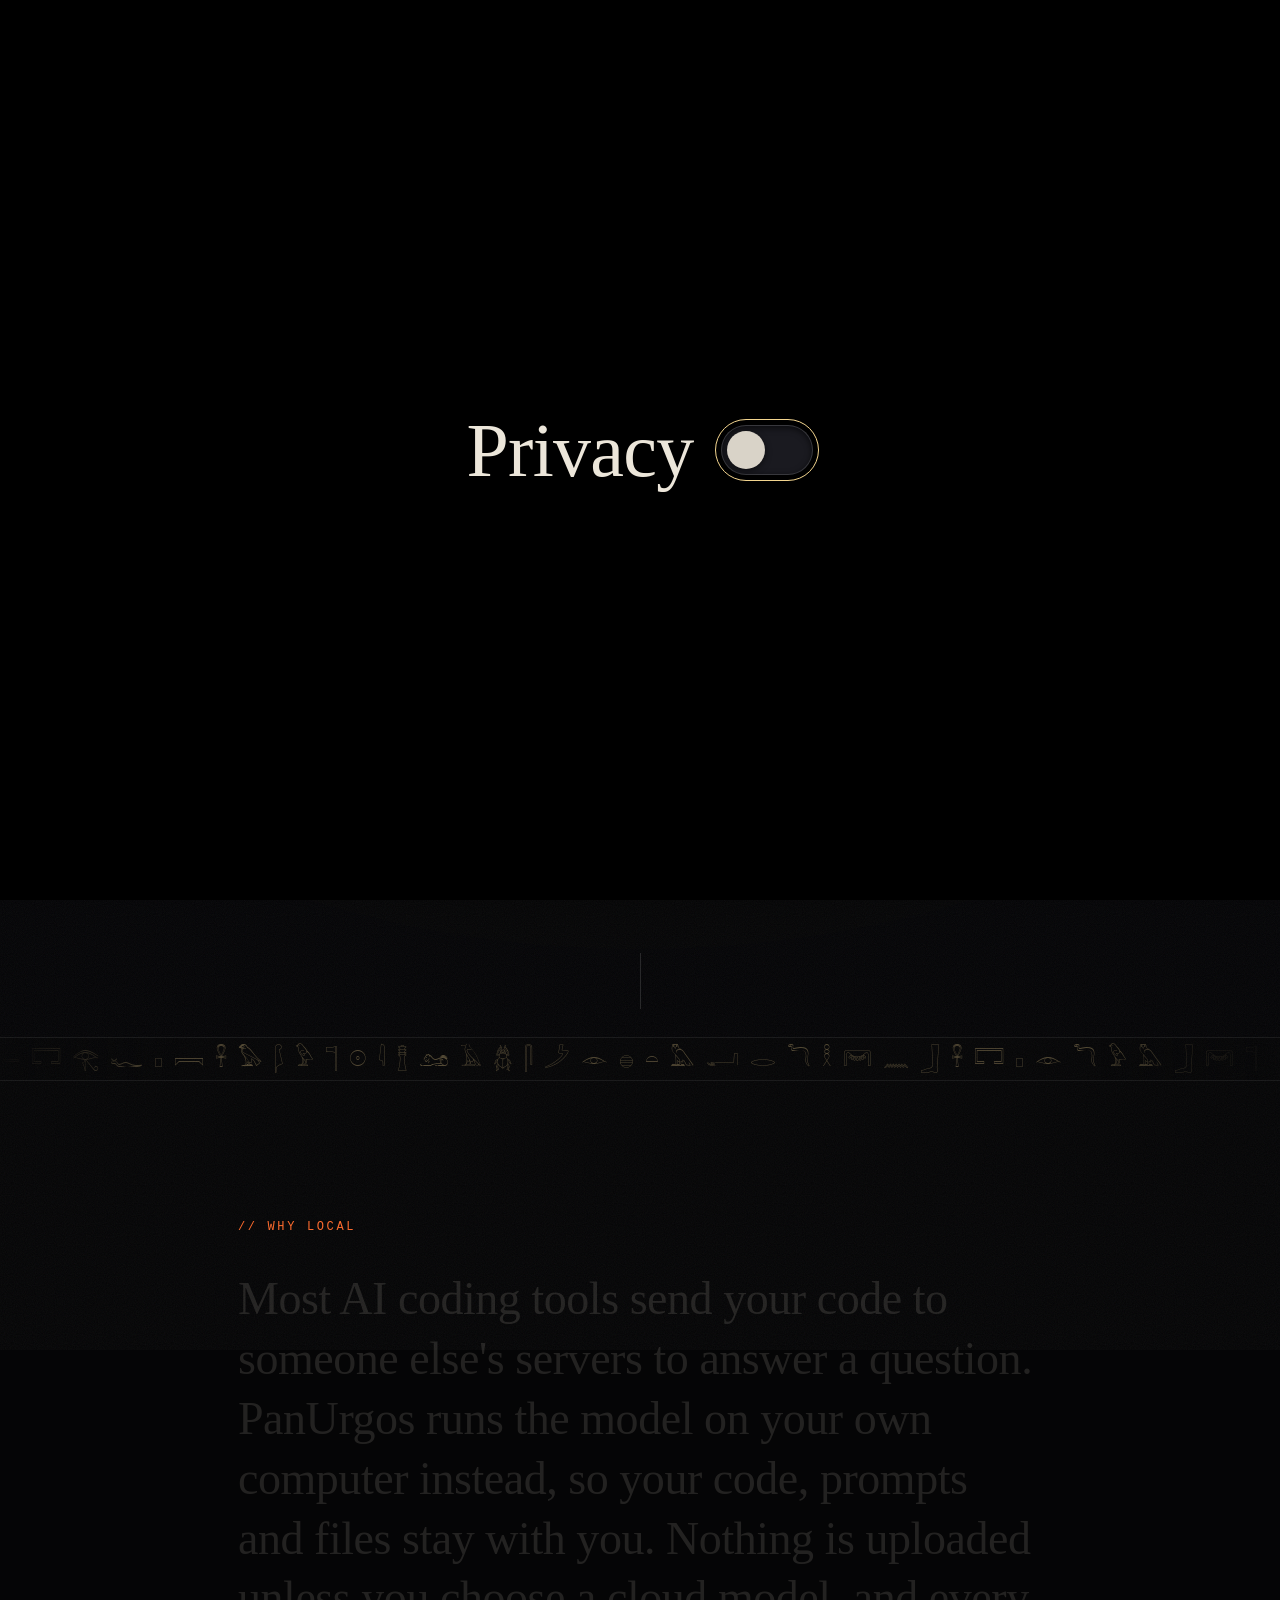
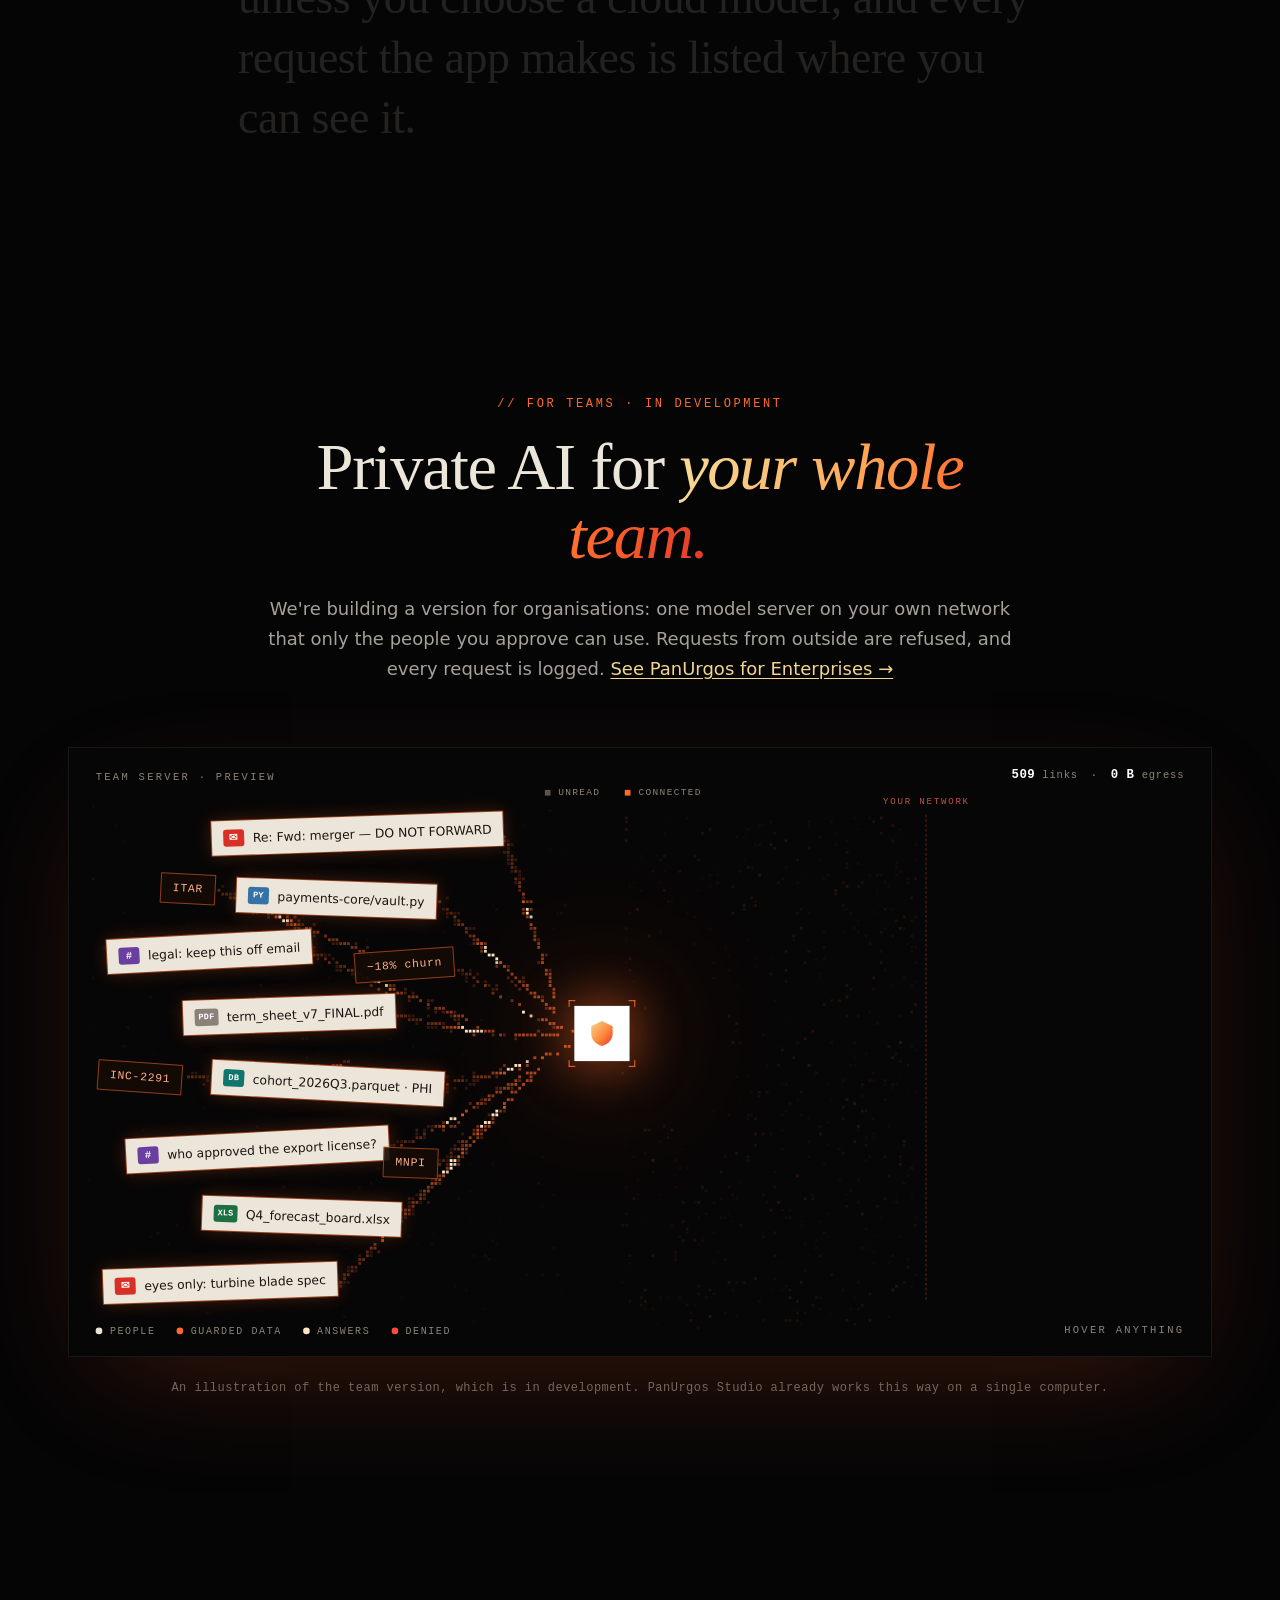
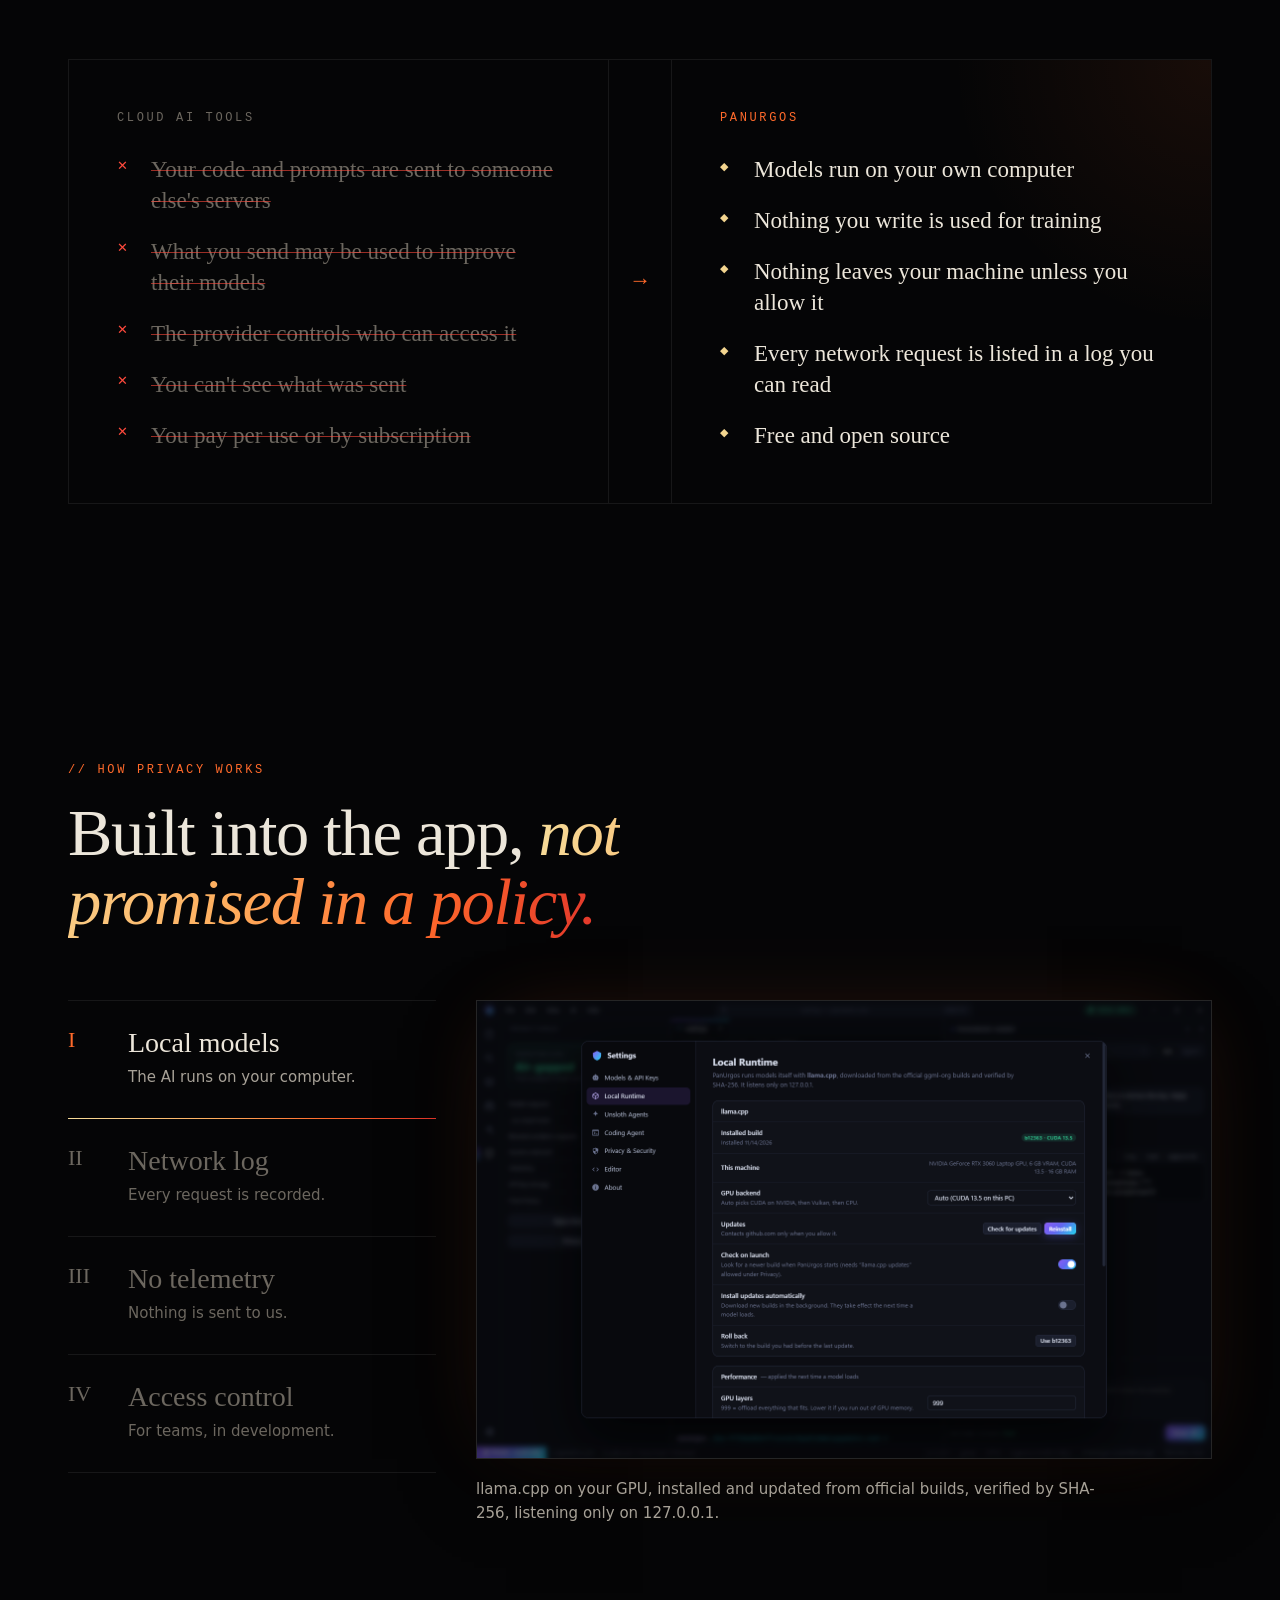
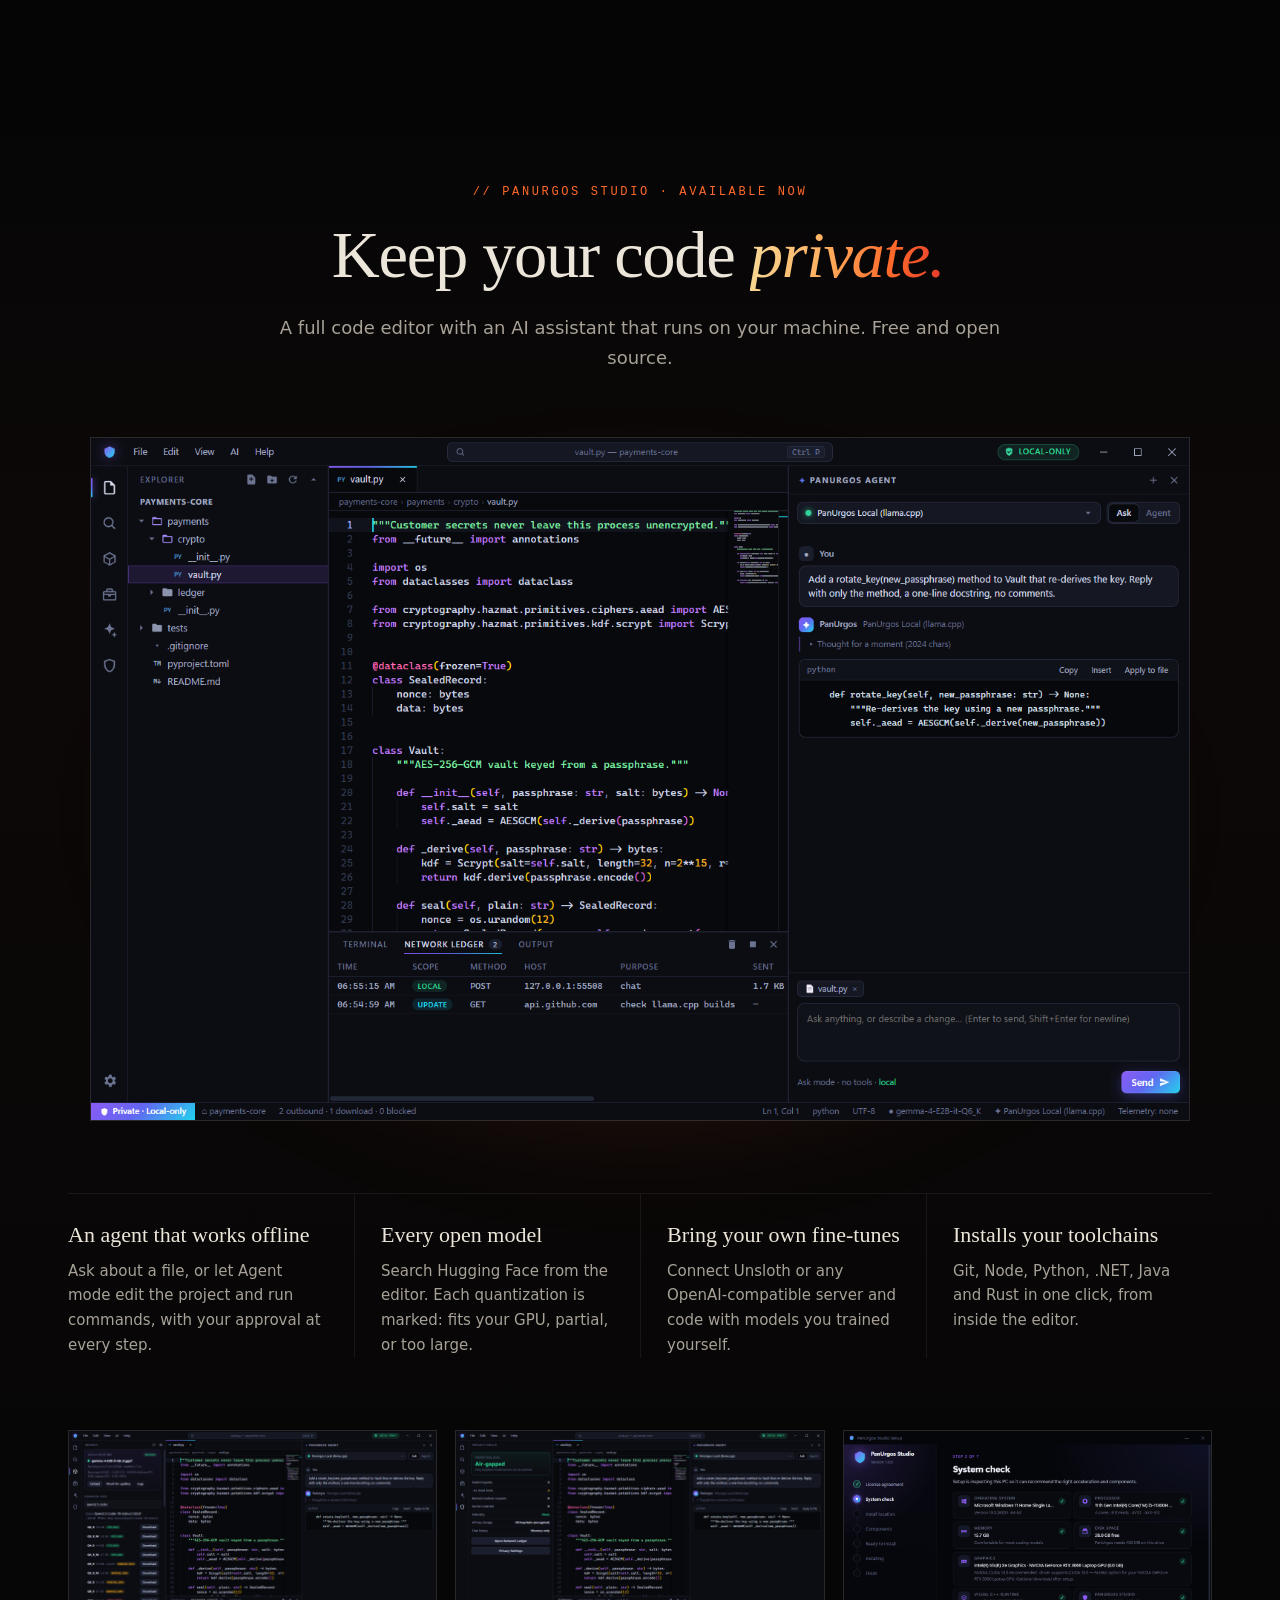
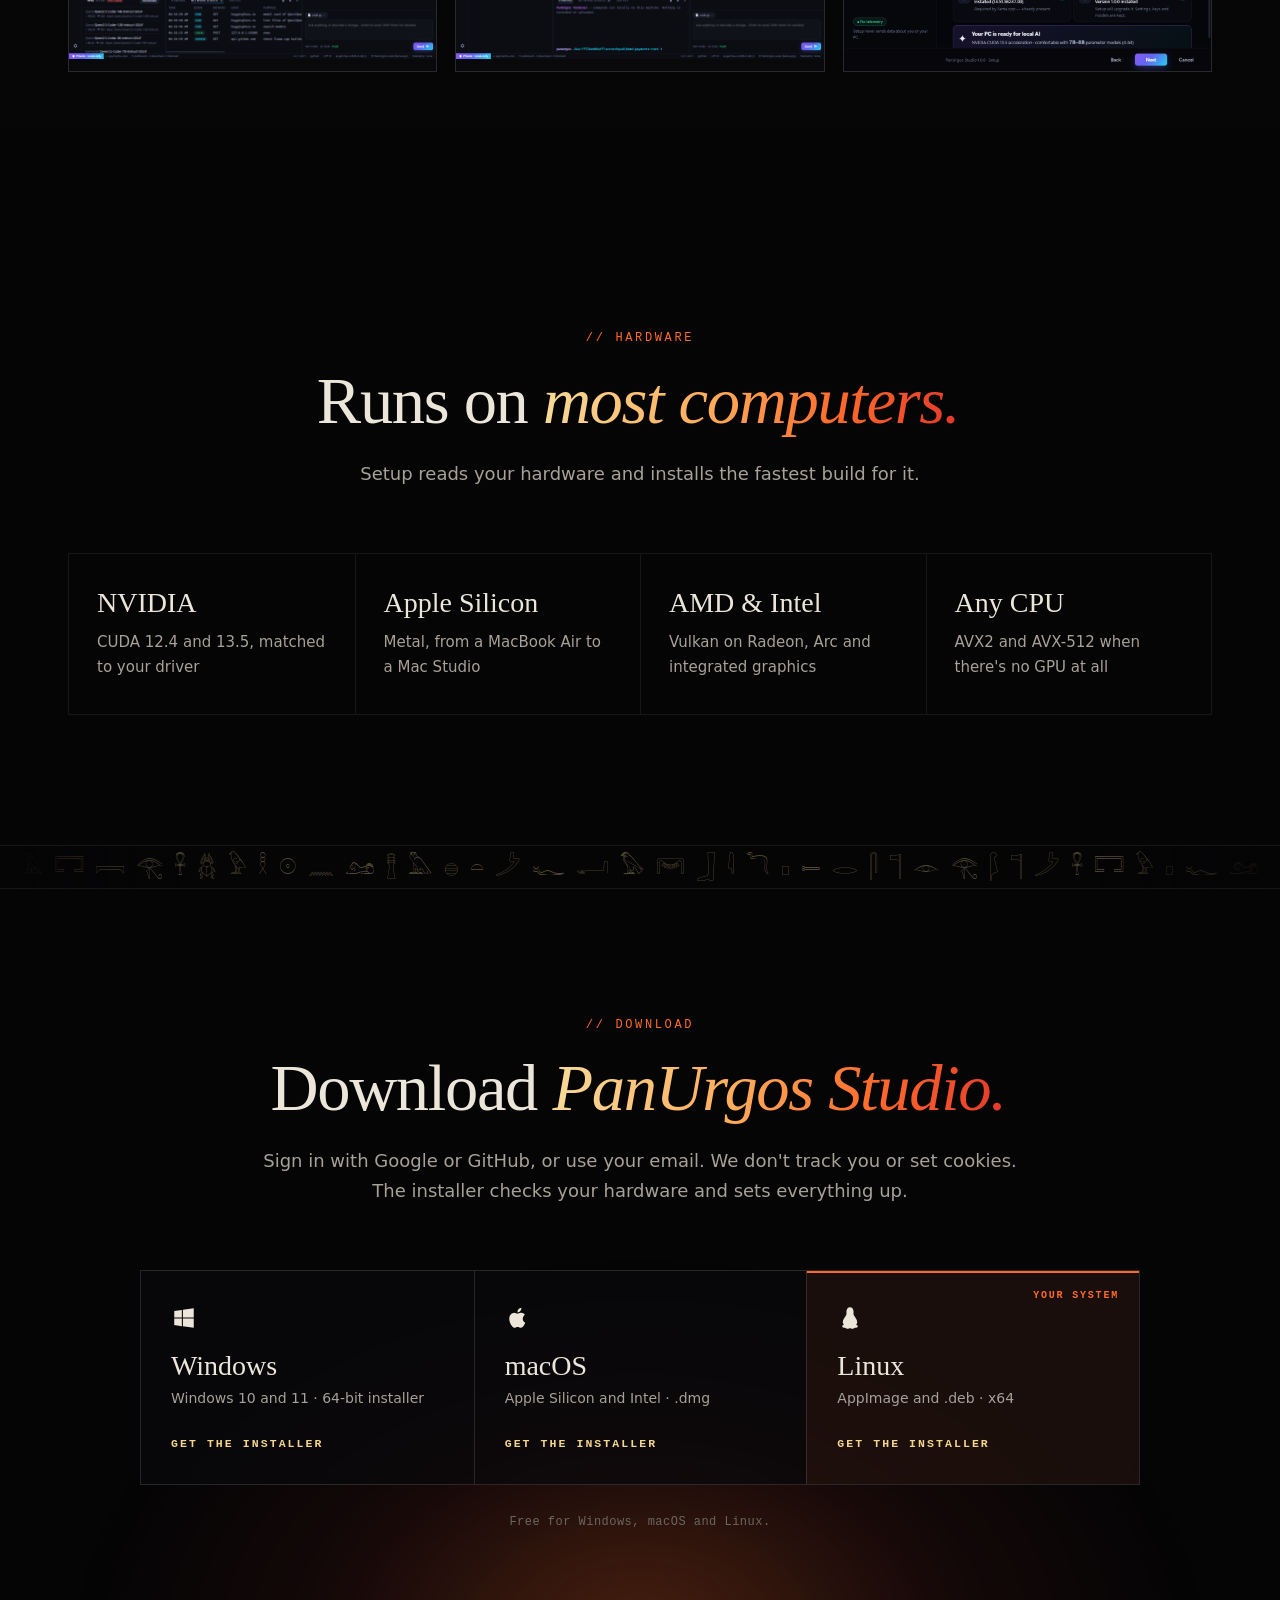
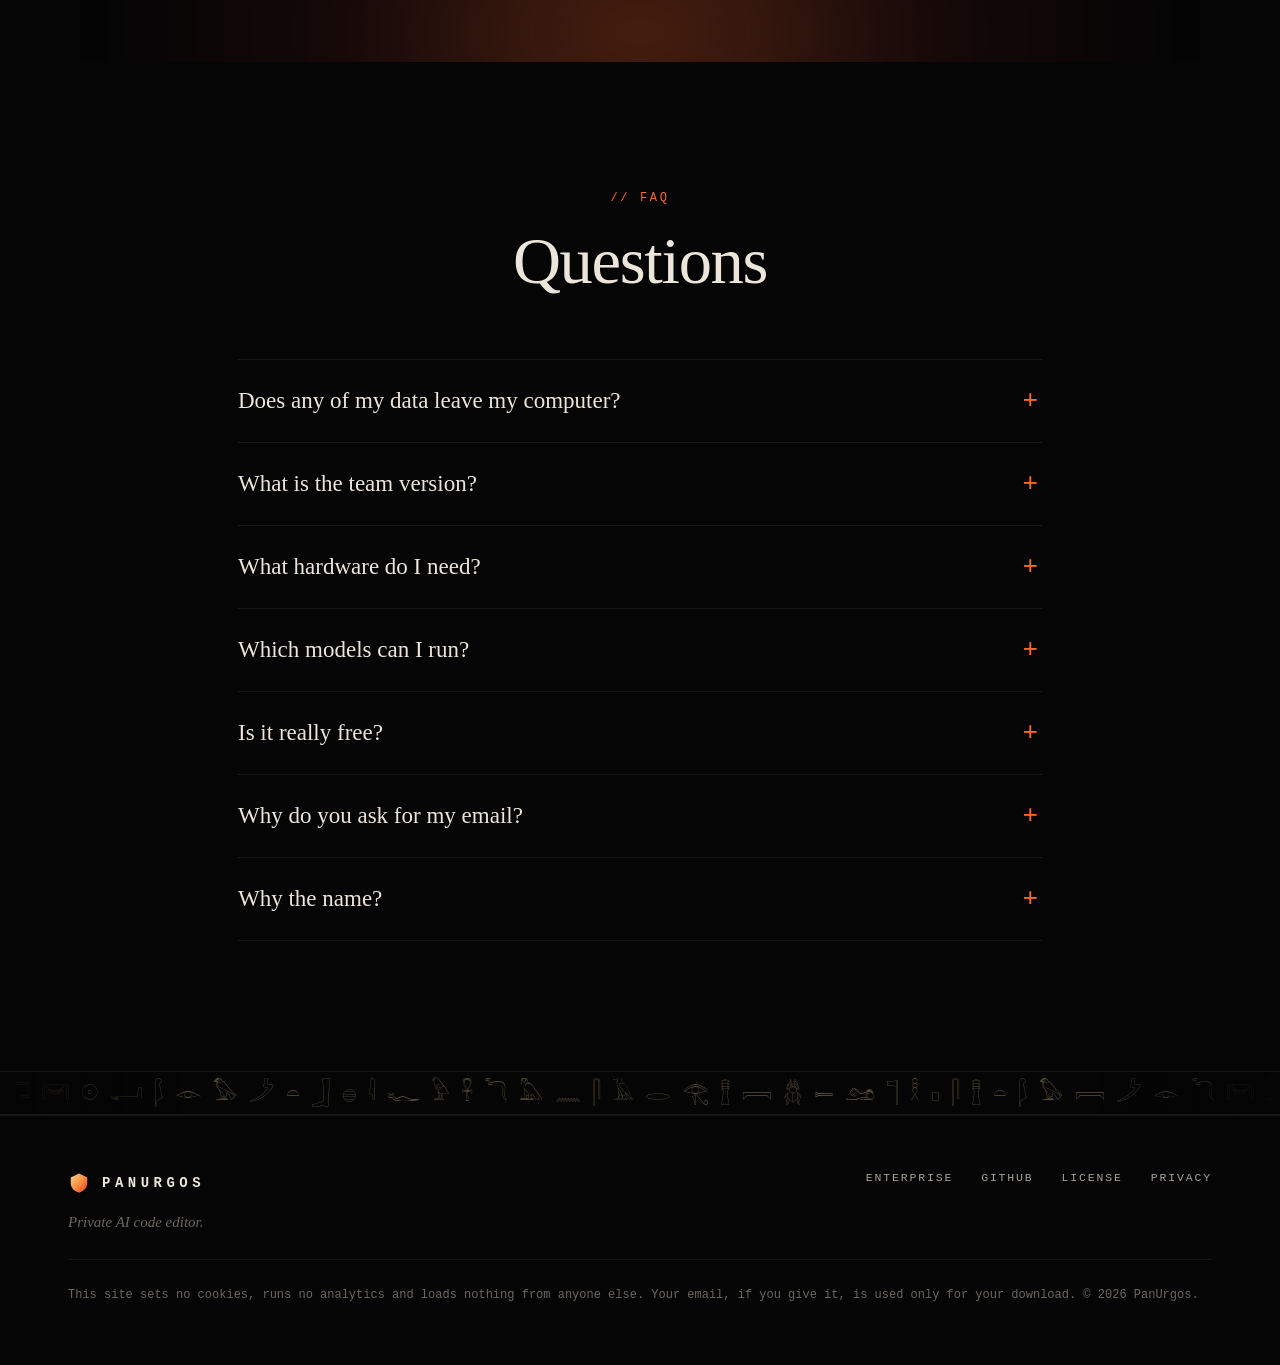
==== commit 269a3dd2: "PanUrgos for Enterprises page with call booking - /enterprise: on-premises AI for organisations, pla" ====
--- a/index.html
+++ b/index.html
@@ -40,6 +40,7 @@
         <a href="#manifesto">Why local</a>
         <a href="#laws">Privacy</a>
         <a href="#perimeter">Teams</a>
+        <a href="enterprise/">Enterprise</a>
         <a href="#studio">Studio</a>
         <a href="#faq">FAQ</a>
       </nav>
@@ -115,7 +116,7 @@
         <header class="sec-head center reveal">
           <p class="label">// FOR TEAMS · IN DEVELOPMENT</p>
           <h2>Private AI for <span class="fire">your whole team.</span></h2>
-          <p>We're building a version for organisations: one model server on your own network that only the people you approve can use. Requests from outside are refused, and every request is logged.</p>
+          <p>We're building a version for organisations: one model server on your own network that only the people you approve can use. Requests from outside are refused, and every request is logged. <a class="inline-link" href="enterprise/">See PanUrgos for Enterprises →</a></p>
         </header>
 
         <div class="graph-viewport reveal" id="graph-viewport">
@@ -339,7 +340,7 @@
           </details>
           <details>
             <summary>What is the team version?</summary>
-            <p>A version for organisations that we're building next: your models on your own servers, available only to the people you approve, with a log of every request. PanUrgos Studio, the code editor, is available today.</p>
+            <p>A version for organisations that we're building next: your models on your own servers, available only to the people you approve, with a log of every request. PanUrgos Studio, the code editor, is available today. You can <a href="enterprise/#book">book a call</a> about the team version.</p>
           </details>
           <details>
             <summary>What hardware do I need?</summary>
@@ -377,6 +378,7 @@
         <p>Private AI code editor.</p>
       </div>
       <nav class="foot-links" aria-label="Footer">
+        <a href="enterprise/">Enterprise</a>
         <a href="https://github.com/notpriyanshu/PanUrgos">GitHub</a>
         <a href="https://github.com/notpriyanshu/PanUrgos/blob/main/LICENSE">License</a>
         <a href="privacy/">Privacy</a>
--- a/styles.css
+++ b/styles.css
@@ -485,3 +485,104 @@
 .oauth-btn[disabled] { opacity: .6; cursor: progress; transform: none; }
 .oauth-or { display: flex; align-items: center; gap: 14px; margin: 8px 0 -6px; font: 500 10.5px/1 var(--mono); letter-spacing: .2em; text-transform: uppercase; color: var(--fg-3); }
 .oauth-or::before, .oauth-or::after { content: ""; flex: 1; height: 1px; background: var(--line-2); }
+
+/* ------------------------------------------------------------------ enterprise page */
+.ent-hero { min-height: auto; padding: 110px 0 60px; }
+.ent-hero h1 { font-size: clamp(44px, 7vw, 100px); }
+.nav-text { width: auto; padding: 0 12px; font: 500 11.5px/1 var(--mono); letter-spacing: .18em; text-transform: uppercase; }
+
+.pipe { margin: 72px auto 0; max-width: 1100px; text-align: left; }
+.pipe-cloud { position: relative; display: flex; gap: 14px; align-items: baseline; justify-content: center; width: fit-content; margin: 0 auto; padding: 10px 18px; border: 1px dashed var(--line-2); color: var(--fg-3); font: 500 12px/1.4 var(--mono); letter-spacing: .08em; }
+.pipe-cloud b { color: var(--fg-2); font-weight: 600; text-transform: uppercase; letter-spacing: .18em; }
+.pipe-gate { position: absolute; left: 50%; top: 100%; width: 1px; height: 28px; background: repeating-linear-gradient(var(--fg-3) 0 4px, transparent 4px 8px); }
+.pipe-building { margin-top: 28px; border: 1px solid rgba(255, 106, 43, .35); padding: 26px 26px 30px; background: radial-gradient(60% 80% at 50% 0%, rgba(255, 106, 43, .07), transparent 70%), rgba(9, 9, 12, .7); position: relative; }
+.pipe-cap { position: absolute; top: -9px; left: 22px; padding: 0 10px; background: var(--void); font: 600 11px/1 var(--mono); letter-spacing: .24em; color: var(--ember); }
+.pipe-row { display: grid; grid-template-columns: minmax(0, 1fr) 70px minmax(0, 1.5fr) 70px minmax(0, 1fr); align-items: center; }
+.pipe-col { list-style: none; margin: 0; padding: 0; display: grid; gap: 8px; }
+.pipe-col li { padding: 9px 12px; border: 1px solid var(--line-2); font: 500 13px/1.2 var(--sans); color: var(--fg-2); background: rgba(255, 255, 255, .02); }
+.pipe-out li { border-color: rgba(243, 213, 143, .3); color: var(--fg); }
+.pipe-core { list-style: none; margin: 0; padding: 0; display: grid; grid-template-columns: repeat(2, minmax(0, 1fr)); gap: 8px; }
+.pipe-core li { padding: 16px 14px; border: 1px solid rgba(255, 106, 43, .4); background: rgba(255, 106, 43, .06); }
+.pipe-core b { display: block; font: 400 22px/1.1 var(--serif); color: var(--fg); }
+.pipe-core span { display: block; margin-top: 6px; font-size: 13px; color: var(--fg-2); }
+.pipe-flow { position: relative; height: 2px; margin: 0 10px; background: linear-gradient(90deg, rgba(255, 106, 43, .15), rgba(255, 106, 43, .5)); }
+.pipe-flow i { position: absolute; top: -3px; left: 0; width: 8px; height: 8px; border-radius: 50%; background: var(--gold); box-shadow: 0 0 10px var(--ember); animation: flow 2.4s linear infinite; }
+.pipe-flow i:nth-child(2) { animation-delay: .8s; }
+.pipe-flow i:nth-child(3) { animation-delay: 1.6s; }
+@keyframes flow { from { left: 0; opacity: 0; } 15% { opacity: 1; } 85% { opacity: 1; } to { left: calc(100% - 8px); opacity: 0; } }
+@keyframes flow-v { from { top: 0; opacity: 0; } 15% { opacity: 1; } 85% { opacity: 1; } to { top: calc(100% - 8px); opacity: 0; } }
+
+.steps { display: grid; grid-template-columns: repeat(4, minmax(0, 1fr)); border: 1px solid var(--line); }
+.step { padding: 32px 26px 34px; }
+.step + .step { border-left: 1px solid var(--line); }
+.step-n { font: 500 12px/1 var(--mono); letter-spacing: .2em; color: var(--ember); }
+.step h3 { margin-top: 18px; font-size: 30px; }
+.step p { margin-top: 12px; font-size: 15px; color: var(--fg-2); }
+.ent-cloud .footnote { max-width: 760px; margin: 26px auto 0; }
+
+.cases { display: grid; grid-template-columns: repeat(3, minmax(0, 1fr)); gap: 16px; }
+.case { padding: 26px; border: 1px solid var(--line); background: linear-gradient(180deg, var(--ink-2), var(--ink)); transition: border-color .3s; }
+.case:hover { border-color: rgba(243, 213, 143, .3); }
+.case b { font: 400 24px/1.1 var(--serif); }
+.case p { margin-top: 10px; font-size: 15px; color: var(--fg-2); }
+.sec-grid { margin-top: 0; }
+
+.book-in { display: grid; grid-template-columns: minmax(0, 5fr) minmax(0, 6fr); gap: 56px; align-items: start; }
+.book-copy > p:not(.label) { margin-top: 22px; font-size: 18px; color: var(--fg-2); }
+.book-copy .label { margin-bottom: 22px; }
+.ticks-plain { list-style: none; padding: 0; margin: 26px 0 0; display: grid; gap: 10px; color: var(--fg-2); }
+.ticks-plain li::before { content: "\25C6"; color: var(--gold); font-size: 10px; margin-right: 12px; vertical-align: 2px; }
+.booker { border: 1px solid rgba(255, 106, 43, .35); background: radial-gradient(90% 70% at 100% 0%, rgba(255, 106, 43, .08), transparent 60%), #0b0a09; padding: 28px; box-shadow: 0 40px 120px -40px rgba(255, 90, 30, .35); }
+.booker-head { display: flex; justify-content: space-between; align-items: baseline; gap: 12px; flex-wrap: wrap; }
+.booker-head b { font: 400 24px/1.1 var(--serif); }
+.booker-head span { font: 500 11px/1.4 var(--mono); letter-spacing: .08em; color: var(--fg-3); }
+.days { display: flex; gap: 8px; overflow-x: auto; margin-top: 20px; padding-bottom: 6px; scrollbar-width: thin; }
+.day { flex: none; width: 74px; padding: 10px 0; background: none; border: 1px solid var(--line-2); color: var(--fg-2); cursor: pointer; font: inherit; text-align: center; transition: border-color .2s, background .2s; }
+.day span { display: block; font: 500 10.5px/1 var(--mono); letter-spacing: .16em; text-transform: uppercase; color: var(--fg-3); }
+.day b { display: block; margin-top: 6px; font: 500 14px/1 var(--sans); }
+.day:hover { border-color: rgba(243, 213, 143, .45); }
+.day.on { border-color: var(--ember); background: rgba(255, 106, 43, .1); color: var(--fg); }
+.times { display: grid; grid-template-columns: repeat(auto-fill, minmax(96px, 1fr)); gap: 8px; margin-top: 16px; max-height: 260px; overflow-y: auto; }
+.time { padding: 11px 0; background: rgba(255, 255, 255, .02); border: 1px solid var(--line-2); color: var(--fg); cursor: pointer; font: 500 14px/1 var(--sans); transition: border-color .2s, background .2s; }
+.time:hover, .time:focus-visible { border-color: var(--ember); background: rgba(255, 106, 43, .12); outline: none; }
+.booker-empty { margin-top: 16px; color: var(--fg-2); }
+.booker-back { background: none; border: 0; padding: 0; cursor: pointer; color: var(--fg-3); font: 500 12px/1 var(--mono); letter-spacing: .1em; }
+.booker-back:hover { color: var(--gold); }
+.booker-picked { margin-top: 14px; padding: 12px 14px; border: 1px solid rgba(255, 106, 43, .4); background: rgba(255, 106, 43, .06); color: var(--fg); font-size: 15px; }
+.booker .fld { margin-top: 16px; }
+.fld select, .fld textarea { width: 100%; padding: 12px 14px; background: #070606; border: 1px solid var(--line-2); color: var(--fg); font: 16px var(--sans); border-radius: 0; }
+.fld select { height: 48px; }
+.fld textarea { resize: vertical; min-height: 84px; }
+.fld select:focus, .fld textarea:focus { outline: none; border-color: var(--ember); box-shadow: 0 0 0 3px rgba(255, 106, 43, .15); }
+.fld span i { font-style: normal; text-transform: none; letter-spacing: 0; color: var(--fg-3); }
+.booker-go { width: 100%; margin-top: 22px; }
+.booker-go[disabled] { opacity: .6; cursor: progress; }
+.booker-done h3 { margin-top: 14px; font-size: 34px; }
+.booker-done p:not(.label) { margin-top: 12px; color: var(--fg-2); }
+
+@media (max-width: 1080px) {
+  .pipe-row { grid-template-columns: minmax(0, 1fr); gap: 10px; }
+  .pipe-flow { height: 28px; width: 2px; margin: 0 auto; background: linear-gradient(180deg, rgba(255, 106, 43, .15), rgba(255, 106, 43, .5)); }
+  .pipe-flow i { left: -3px; animation-name: flow-v; }
+  .pipe-col { grid-template-columns: repeat(3, minmax(0, 1fr)); }
+  .steps { grid-template-columns: repeat(2, minmax(0, 1fr)); }
+  .step:nth-child(3) { border-left: 0; }
+  .step:nth-child(n+3) { border-top: 1px solid var(--line); }
+  .cases { grid-template-columns: repeat(2, minmax(0, 1fr)); }
+  .book-in { grid-template-columns: minmax(0, 1fr); gap: 36px; }
+}
+@media (max-width: 760px) {
+  .ent-hero { padding: 60px 0 40px; }
+  .pipe-col { grid-template-columns: repeat(2, minmax(0, 1fr)); }
+  .pipe-core { grid-template-columns: minmax(0, 1fr); }
+  .pipe-building { padding: 22px 14px; }
+  .steps, .cases { grid-template-columns: minmax(0, 1fr); }
+  .step + .step { border-left: 0; border-top: 1px solid var(--line); }
+  .booker { padding: 20px 16px; }
+  .nav-text { display: none; }
+}
+@media (prefers-reduced-motion: reduce) { .pipe-flow i { animation: none; opacity: .8; } }
+
+.inline-link { color: var(--gold); text-decoration: underline; text-underline-offset: 3px; white-space: nowrap; }
+.inline-link:hover { color: #fff; }
+.faq details p a { color: var(--gold); text-decoration: underline; text-underline-offset: 3px; }
